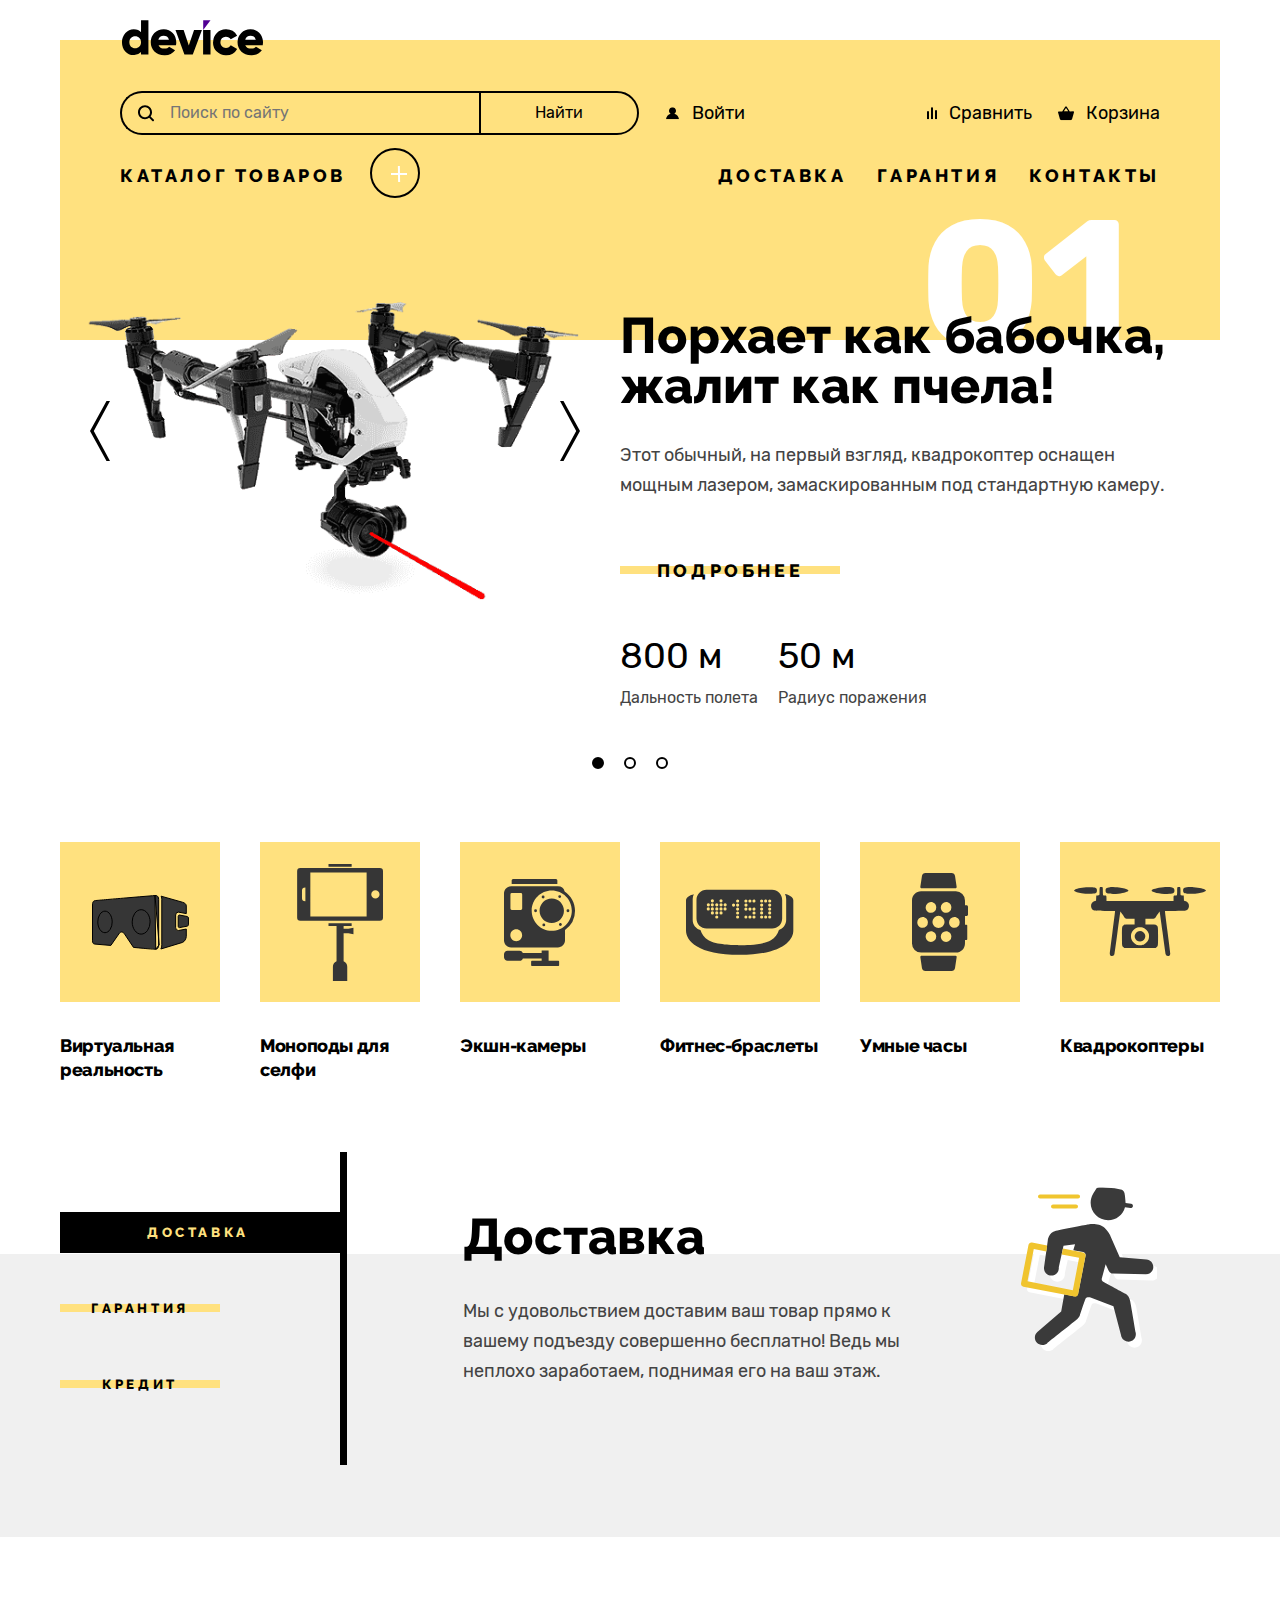
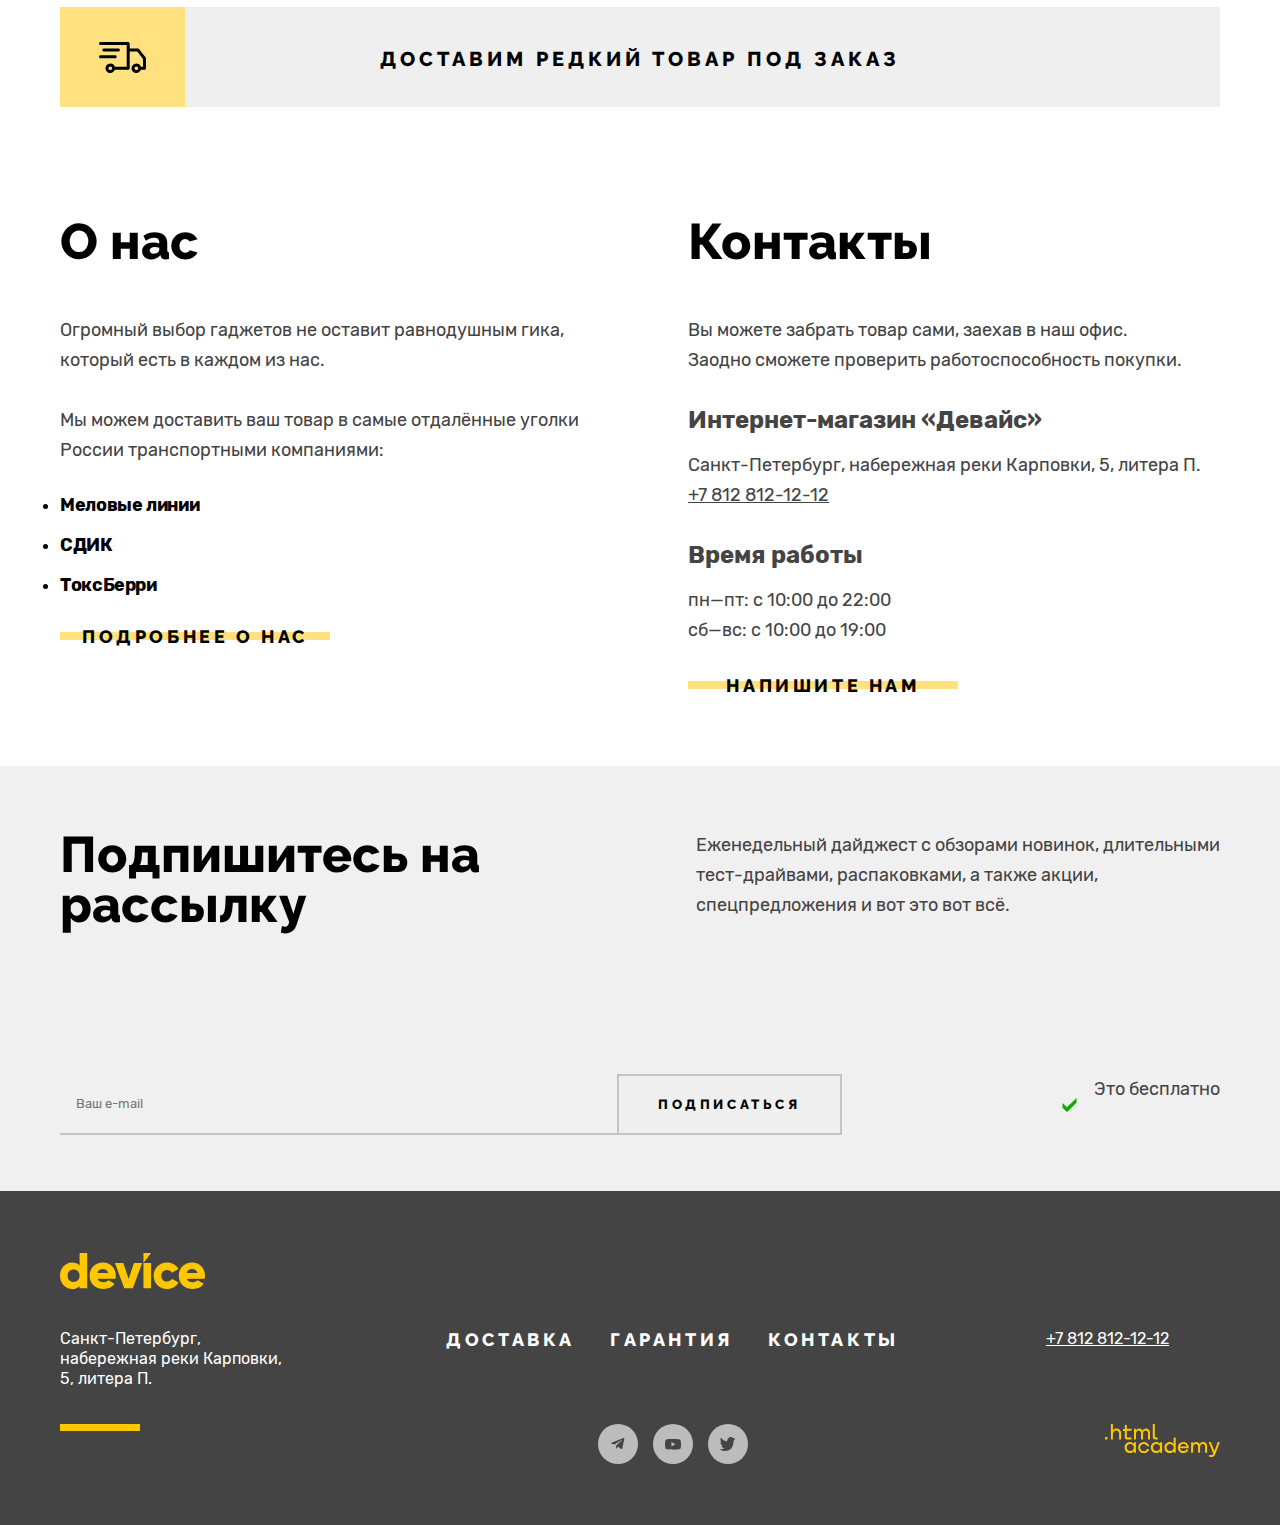
==== index.html @ 4d094eda "выполняет декоративные элементы" ====
<!DOCTYPE html>
<html lang="ru">
  <head>
    <meta charset="utf-8">
    <title>Девайс</title>
    <link rel="stylesheet" href="styles/styles.css">
  </head>
  <body>
    <header class="page-header">
      <a class="logo-device-header" href="#">
      <img class="logo-device-header" src="images/logo.svg" width="145" height="36" alt="Логотип сайта Девайс.">
    </a>

    <div class="header-container">
    <div class="header-search-custom">
    <form class="site-search" action="https://echo.htmlacademy.ru/" method="get">
      <label for="search" class="visually-hidden">Поле поиска по сайту.</label>
      <input class="field" placeholder="Поиск по сайту" name="search" type="search" id="search">
     <button class="search" type="submit">Найти</button>
    </form>

   <nav class="navigation-custom">
   <ul class="custom-menu">
    <li class="navigation-custom-item">
      <a class="login-user" href="#">Войти</a>
    </li>

    <li class="navigation-custom-item-exit">
      <a class="login-user-exit" href="#"></a>
    </li>
   </ul>

   <ul class="custom-menu">
    <li class="navigation-custom-item">
      <a class="compare-button" href="#">Сравнить</a>
    </li>

    <li class="navigation-custom-item">
      <a class="cart-button" href="#">Корзина</a>
    </li>
    </ul>
   </nav>
      </div>

      <nav class="navigation-item">
        <ul class="navigation-list">
          <li class="navigation-item navigation-catalog">
            <a class="navigation-link navigation-link-catalog" href="#">Каталог товаров
              <div class="plus"></div></a>
            <ul class="header-categories-list">
              <li class="header-categories-item">
                <a class="header-categories-link" href="#">Виртуальная реальность</a>
              </li>
              <li class="header-categories-item">
                <a class="header-categories-link" href="#">Фитнес-браслеты</a>
              </li>
              <li class="header-categories-item">
                <a class="header-categories-link" href="#">Квадрокоптеры</a>
              </li>
              <li class="header-categories-item">
                <a class="header-categories-link" href="catalog.html">Моноподы для селфи</a>
              </li>
              <li class="header-categories-item">
                <a class="header-categories-link" href="#">Умные часы</a>
              </li>
              <li class="header-categories-item">
                <a class="header-categories-link" href="#"></a>
              </li>
              <li class="header-categories-item">
                <a class="header-categories-link" href="#">Экшн-камеры</a>
              </li>
            </ul>
          </li>
          <li class="navigation-item">
            <a class="navigation-link" href="#">Доставка</a>
          </li>
          <li class="navigation-item">
            <a class="navigation-link" href="#">Гарантия</a>
          </li>
          <li class="navigation-item">
            <a class="navigation-link" href="#">Контакты</a>
          </li>
        </ul>
        </nav>
   </div>
    </header>

    <main class="main-container main-index">
      <div class="page-container">
      <h1 class="visually-hidden">Интернет-магазин "Device".</h1>

      <section class="slide">
        <h2 class="visually-hidden">Слайдер с популярными товарами.</h2>
      <div class="goods-slide">

      <img class="slider-image" src="images/sliders/quadrocopter.png" width="560" height="560" alt="Квадрокоптер.">
       <div class="slide-container">
        <span class="slide-number">01</span>
        <h2 class="heading">Порхает как бабочка, жалит как пчела!</h2>
      <p class="subtitle">Этот обычный, на первый взгляд, квадрокоптер оснащен мощным лазером, замаскированным под стандартную камеру.
      </p>
      <a class="button button-more" href="#">Подробнее</a>
        <ul class="dignity">
          <li class="specifications">800 м
            <span class="specifications-text">Дальность полета</span>
          </li>
          <li class="specifications">50 м
            <span class="specifications-text">Радиус поражения</span>
          </li>
        </ul>
      </div>
      </div>

      <div class="goods-slide invisible">

        <img class="slider-image" src="images/sliders/bracelet.png" width="560" height="560" alt="Фитнес-браслет.">
        <div class="slide-container">
          <span class="slide-number">02</span>
        <h2 class="heading">Худеем <br>правильно!</h2>
        <p class="subtitle">Мотивирующие фитнес-браслеты помогут найти в себе силы не пропускать занятия и соблюдать диету.
        </p>
        <a class="button button-more" href="#">Подробнее</a>
          <ul class="dignity">
            <li class="specifications">48 часов
              <span class="specifications-text">Без подзарядки</span>
            </li>
          </ul>
        </div>
      </div>

        <div class="goods-slide invisible">

          <img class="slider-image" src="images/sliders/selfie-stick.png" width="560" height="560" alt="Селфи-палка.">
          <div class="slide-container">
            <span class="slide-number">03</span>
          <h2 class="heading">Делай селфи,<br> как Бен Стиллер! </h2>
          <p class="subtitle">Самая длинная палка для селфи доступна в нашем магазине. Восемь (Восемь, Карл!) метров длиной и весом всего 5 кг.
          </p>
          <a class="button button-more" href="#">Подробнее</a>
            <ul class="dignity">
              <li class="specifications">8,5 м
                <span class="specifications-text">Длина палки</span></li>
              <li class="specifications">5 кг
                <span class="specifications-text">Вес палки</span></li>
              <li class="specifications">Карбон
                <span class="specifications-text">Материал</span></li>
            </ul>
        </div>
        </div>
            <button class="slider-button slider-prev" type="button">
               <span class="visually-hidden">Предыдущий слайд.</span>
            </button>
            <button class="slider-button slider-next" type="button">
               <span class="visually-hidden">Следующий слайд.</span>
            </button>

          <ol class="slider-pagination">
            <li class="slider-pagination-item">
              <button class="slider-pagination-button slider-pagination-button-current" type="button">
                <span class="visually-hidden">1 слайд</span>
              </button>
            </li>
            <li class="slider-pagination-item">
              <button class="slider-pagination-button" type="button">
                <span class="visually-hidden">2 слайд</span>
              </button>
            </li>
            <li class="slider-pagination-item">
              <button class="slider-pagination-button" type="button">
                <span class="visually-hidden">3 слайд</span>
              </button>
            </li>
          </ol>
       </section>

    <section class="catalog-categories">
      <h2 class="visually-hidden">Категории каталога.</h2>
      <ul class="catalog-categories-list">
        <li class="catalog-categories-item">
          <a class="catalog-categories-link catalog-categories-virtual" href="#">
        <div class="catalog-categories-title"> Виртуальная реальность</div></a>
        </li>

        <li class="catalog-categories-item">
           <a class="catalog-categories-link catalog-categories-monopods" href="catalog.html">
        <div class="catalog-categories-title"> Моноподы для селфи</div></a>
        </li>

        <li class="catalog-categories-item">
           <a class="catalog-categories-link catalog-categories-action" href="#">
            <div class="catalog-categories-title">Экшн-камеры</div></a>
        </li>

        <li class="catalog-categories-item">
          <a class="catalog-categories-link catalog-categories-fitness" href="#">
           <div class="catalog-categories-title">Фитнес-браслеты</div></a>
        </li>

        <li class="catalog-categories-item">
          <a class="catalog-categories-link catalog-categories-watch" href="#">
            <div class="catalog-categories-title">Умные часы</div></a>
        </li>

        <li class="catalog-categories-item">
           <a class="catalog-categories-link catalog-categories-quadrocopter" href="#">
            <div class="catalog-categories-title">Квадрокоптеры</div></a>
        </li>
      </ul>
    </section>

    <section class="advantages-more ">
      <div class="advantages-more-container">
      <div class="tabs">
        <button class="tablinks tablink-current" type="button">Доставка</button>
        <button class="tablinks tablinks-noselected" type="button">Гарантия</button>
        <button class="tablinks tablinks-noselected" type="button">Кредит</button>
      </div>
      <div class="tabcontent-group">
      <section class="tabcontent tabcontent-current tabcontent-delivery">
        <h2 class="tabcontent-title">Доставка</h2>
        <p class="tabcontent-text">Мы с удовольствием доставим ваш товар прямо
          к вашему подъезду совершенно бесплатно! Ведь
          мы неплохо заработаем, поднимая его на ваш этаж.</p>
      </section>
      <section class="tabcontent tabcontent-warranty invisible">
        <h2 class="tabcontent-title">Гарантия</h2>
        <p class="tabcontent-text">Если из-за возгорания купленного у нас товара у вас
          сгорит дом — не переживайте, мы выдадим вам новый.
          Товар, не дом, конечно же.</p>
      </section>
      <section class="tabcontent tabcontent-credit invisible">
        <h2 class="tabcontent-title">Кредит</h2>
        <p class="tabcontent-text">Залезть в долговую яму стало проще! Кредитные консультанты подберут для вас наиболее выгодные условия кредита. Выгодные для банка, разумеется.</p>
      </section>
      </div>
    </div>
    </section>

      <button class="order-batton" type="button">
        <!--<div class="delivery-icon">
        </div>--> Доставим редкий товар под заказ
      </button>

      <div class="about-container">
      <section class="about-block">
        <h2 class="appointment-title">О нас</h2>
        <p class="about-text">Огромный выбор гаджетов не оставит равнодушным гика, который есть в каждом из нас.</p>
        <p class="about-text">Мы можем доставить ваш товар в самые отдалённые уголки России транспортными компаниями:</p>
        <ul class="delivery-list">
          <li class="delivery-item">
            <a class="delivery-link" href="#">Меловые линии</a>
          </li>
            <li class="delivery-item">
              <a class="delivery-link" href="#">СДИК</a>
            </li>
            <li class="delivery-item">
              <a class="delivery-link" href="#">ТоксБерри</a>
            </li>
        </ul>

        <a class="button about" href="#">Подробнее о нас</a>

      </section>

      <section class="contacts">
        <h2 class="contacts-title">Контакты</h2>
        <p class="contacts-text">Вы можете забрать товар сами, заехав в наш офис.<br>Заодно сможете проверить работоспособность покупки. </p>
        <p class="contacts-subtitle">Интернет-магазин «Девайс»</p>
        <p class="contacts">Санкт-Петербург, набережная реки Карповки, 5, литера П.</p>
        <a class="contacts-phone" href="tel:+78128121212">+7 812 812-12-12</a>
        <p class="contacts-subtitle">Время работы</p>
        <p class="contacts-time">пн—пт: с 10:00 до 22:00 <br> сб—вс: с 10:00 до 19:00</p>

        <a class="button email" href="#">Напишите нам</a>
      </section>
    </div>

      <section class="subscription">
        <div class="newsletter-container">
      <h2 class="newsletter-title">Подпишитесь на рассылку</h2>
      <p class="newsletter">Еженедельный дайджест с обзорами новинок, длительными тест-драйвами, распаковками, а также акции, спецпредложения и вот это вот всё.</p>
     </div>
     <div class="form-container">
      <form class="newsletter-form" action="https://echo.htmlacademy.ru/" method="post">
        <label for="newsletter-email" class="visually-hidden">Email</label>
        <input class="field-email" placeholder="Ваш e-mail" type="email" name="newsletter-email" id="newsletter-email" required>
        <button class="button-newsletter" type="submit">Подписаться</button>
      </form>
      <span class="tick">Это бесплатно</span>
      </div>
      </section>
    </div>
    </main>

    <footer class="page-footer">
      <div class="footer-container">
        <a class="logo-device-link" href="index.html">
        <img class="footer-contacts-logo" src="images/logo-footer.svg" alt="Логотип Девайс.">
        </a>
        <section class="footer-contacts">
        <h2 class="visually-hidden">Контакты.</h2>

        <address class="footer-contacts-address">
          <p class="about-text-footer">Санкт-Петербург, набережная реки Карповки, 5, литера П.</p>
        </address>
      </section>

        <ul class="advantages-footer">
        <li class="advantages-item">
          <a class="advantages-link" href="#">Доставка</a>
        </li>
        <li class="advantages-item">
          <a class="advantages-link" href="#">Гарантия</a>
        </li>
        <li class="advantages-item">
          <a class="advantages-link" href="#">Контакты</a>
        </li>
        </ul>


      <a class="footer-contacts-address-phone" href="tel:+78128121212">+7 812 812-12-12</a>

      <div class="line-footer"></div>

      <ul class="footer-social">
        <li class="footer-social-item">
          <a class="social-link social-link-tg" href="https://t.me/htmlacademy">
          <span class="visually-hidden">Телеграм</span>
          </a>
        </li>
        <li class="footer-social-item">
          <a class="social-link social-link-yt" href="https://www.youtube.com/user/htmlacademyru">
          <span class="visually-hidden">Youtube</span>
          </a>
        </li>
        <li class="footer-social-item">
          <a class="social-link social-link-tw" href="https://twitter.com/htmlacademy_ru">
           <span class="visually-hidden">Твиттер</span>
          </a>
        </li>
      </ul>

      <p class="academy-logo">
        <a class="htmlacademy-link" href="https://htmlacademy.ru/">
        <img class="htmlacademy" src="images/html.svg" alt="Сайт htmlacademy.">
        </a>
      </p>

    </div>
    </footer>



  </body>
</html>
---- styles/styles.css ----
@font-face {
  font-family: "Raleway";
  src: url("../fonts/raleway/raleway-800.woff2") format("woff2");
  font-weight: 800;
  font-style: normal;
  font-display: swap;
}
@font-face {
  font-family: "Rubik";
  font-weight: 400;
  font-style: normal;
  src: url("../fonts/rubik/rubik-400.woff2") format("woff2");
  font-display: swap;
}
@font-face {
  font-family: "Rubik";
  font-weight: 700;
  font-style: normal;
  src: url("../fonts/rubik/rubik-700.woff2") format("woff2");
  font-display: swap;
}

*, *::after, *::before {
  box-sizing: border-box;
}
html {
  height: 100%;
}

body {
  margin: 0 auto;
  display: flex;
  flex-direction: column;
  min-height: 100%;
  color: #000000;
  font-size: 18px;
  font-weight: 400;
  font-style: normal;
  text-decoration: none;
}

.visually-hidden {
  position: absolute;
  width: 1px;
  height: 1px;
  margin: -1px;
  padding: 0;
  border: 0;
  clip: rect(0 0 0 0);
  overflow: hidden;
}

.logo-device-header {
  margin-bottom: 30px;
  margin-top: -20px;
}

.logo-device-header:hover {
  opacity: 0.6;
}

.logo-device-header:focus {
  border: 2px solid #af4fff;
}

.logo-device-header:active {
  opacity: 0.3;
}

.page-header {
  width: 1160px;
  min-height: 300px;
  padding-left: 60px;
  padding-right: 60px;
  margin: 40px auto 0;
  background-color:#ffe17f
}

.page-header-catalog {
  width: 1160px;
  padding-left: 60px;
  padding-right: 60px;
  padding-bottom: 21px;
  margin: 40px auto 0;
  background-color:#ffe17f
}

.header-container {
  display: flex;
  flex-wrap: wrap;
}

.header-search-custom {
  width: 1040px;
  display: flex;
  padding-bottom: 30px;
}

.site-search {
  margin-right: 26px;
  display: flex;
}

.field {
  background-image: url(../images/icons/search.svg);
  background-repeat: no-repeat;
  background-position: 16px;
  padding: 10px;
  padding-left: 48px;
  width: 359px;
  background-color: transparent;
  font-family: "Rubik", sans-serif;
  font-size: 16px;
  line-height: 20px;
  border-radius: 22px 0 0 22px;
  border-style: solid;
  border-color: #000000;
  border-right: none;
}

.field:focus {
  border: 2px solid #af4fff;
}

.search {
  padding: 10px;
  width: 160px;
  background-color: transparent;
  font-family: "Rubik", sans-serif;
  font-size: 16px;
  line-height: 20px;
  border-radius: 0 22px 22px 0;
  border-style: solid;
  border-color: #000000;
  cursor: pointer;
}

.search:focus {
  border: 2px solid #af4fff;
}

.search:hover {
  background-color: #000000;
  color: #ffffff;
}

.search:active {
  background-color: #000000;
  color: #ffffff;
}
.custom-menu {
  gap: 26px;
  margin: 0;
  padding: 0;
  display: flex;
  list-style-type: none;
}

.navigation-custom {
  align-items: center;
  display: flex;
  flex-wrap: wrap;
  width: 521px;
  justify-content: space-between;
}

.navigation-custom-item:hover {
  opacity: 0.6;
}

.navigation-custom-item:focus {
  border: 2px solid #af4fff;
}

.navigation-custom-item:active {
  opacity: 0.3;
}

.login-user {
  background-image: url(../images/icons/user.svg);
  background-repeat: no-repeat;
  background-position: left;
  padding-left: 27px;
  color: inherit;
  text-decoration: inherit;
  font-family: "Rubik", sans-serif;
  font-size: 18px;
  line-height: 30px;
}

.wrapper-navigation {
  display: flex;
  width: 471px;
  justify-content: space-between;
}

.compare-button {
  background-image: url(../images/icons/compare.svg);
  background-repeat: no-repeat;
  background-position: left;
  padding-left: 22px;
  color: inherit;
  text-decoration: inherit;
  font-family: "Rubik", sans-serif;
  font-size: 18px;
  line-height: 30px;
}

.cart-button {
  background-image: url(../images/icons/card.svg);
  background-repeat: no-repeat;
  background-position: left;
  padding-left: 28px;
  color: inherit;
  text-decoration: inherit;
  font-family: "Rubik", sans-serif;
  font-size: 18px;
  line-height: 30px;
}

.main-container {
  flex-grow: 1;
}

.page-container {
  margin: 0 auto;
}

.navigation-list {
  justify-content: space-between;
  width: 1040px;
  padding: 0;
  margin: 0;
  flex-wrap: wrap;
  display: flex;
  list-style-type: none;
}

.navigation-catalog {
  position: relative;
  min-width: 568px;
}

.navigation-link {
  padding-top: 15px;
  padding-bottom: 15px;
  color: inherit;
  text-decoration: inherit;
  font-family: "Raleway", sans-serif;
  font-weight: 800;
  line-height: 21px;
  letter-spacing: 3.6px;
  text-transform: uppercase;
}

.navigation-link:hover{
  opacity: 0.6;
}

.navigation-link:focus {
  border: 2px solid #af4fff;
}

.navigation-link:active {
  opacity: 0.3;
}

.navigation-link-catalog {
  position: relative;
}

.navigation-link-catalog::before, .navigation-link-catalog::after {
  content: "";
  position: absolute;
  width: 16px;
  height: 2px;
  background-color: #fff;
}

.navigation-link-catalog::before {
  top: 45%;
  left: 120%;
  transform: rotate(0deg);
}

.navigation-link-catalog::after {
  top: 45%;
  left: 120%;
  transform: rotate(89deg);
}

.navigation-link-catalog:hover::before {
  color: #000000;
}

.navigation-link-catalog:hover::after {
  display: none;
}

.navigation-link-catalog:focus {
  border: 2px solid #af4fff;
}

.plus::before {
  content: "";
  display: block;
  border: 2px solid #000000;
  border-radius: 50%;
  width: 50px;
  height: 50px;
  position: absolute;
  left: 250px;
  bottom: 3px;

}
.header-categories-list {
  z-index: 3;
  left: -60px;
  padding: 27px 60px 15px;
  background-color: #ffe17f;
  width: 1160px;
  position: absolute;
  display: grid;
  grid-template-columns: 222px 211px 211px;
  min-height: 156px;
  list-style-type: none;
  display: none;
}

.header-categories-link {
  color: inherit;
  text-decoration: inherit;
  font-family: "Rubik", sans-serif;
  font-size: 16px;
  line-height: 18px;
}

.heading {
  position: relative;
  margin-top: 0;
  margin-bottom: 29px;
  padding: 0;
  font-family: "Raleway",sans-serif;
  font-size: 50px;
  font-weight: 800;
  line-height: 50px;
}

.subtitle {
  margin-top: 0;
  margin-bottom: 50px;
  color: #444444;
  font-family: "Rubik", sans-serif;
  line-height: 30px;
 }

.button-more {
  background-image: linear-gradient(to bottom,#ffffff 16px,#ffe17f 16px 24px,#ffffff 24px);
  padding: 10px 5px;
  margin-bottom: 50px;
  display: block;
  width: 220px;
  color: inherit;
  text-align: center;
  text-decoration: inherit;
  font-family: "Raleway", sans-serif;
  font-weight: 800;
  line-height: 21px;
  letter-spacing: 3.6px;
  text-transform: uppercase;
}

.slide-number {
  top: 0;
  position: absolute;
  display: block;
  right: 50px;
  margin-top: 81px;
  width: 250px;
  color: #ffffff;
  text-align: right;
  font-family: Rubik;
  font-size: 180px;
  font-style: normal;
  font-weight: 700;
  line-height: 30px;
}

.slider-image {
  object-fit: contain;
  padding-right: 40px;
  max-width: 100%;
  height: auto;
}

.slide {
  position: relative;
  width: 1160px;
  margin: 0 auto;
}

.slide-container {
  position: relative;
  padding-top: 121px;
  padding-bottom: 38px;
  width: 560px;
}

.goods-slide {
  margin-top: -150px;
  display: flex;
}

.invisible {
  display: none;
}

.slider-pagination {
  display: flex;
  justify-content: center;
  margin: 0;
  padding: 0;
  list-style-type: none;
}

.slider-prev {
  background-image: url(../images/sliders/back.svg);
  background-repeat: no-repeat;
  background-position: left;
  background-color: inherit;
  position: absolute;
  left: 30px;
  top: 211px;
  width: 20px;
  height: 60px;
  border: none;
}

.slider-next {
  background-image: url(../images/sliders/forward.svg);
  background-repeat: no-repeat;
  background-position: right;
  background-color: inherit;
  position: absolute;
  left: 500px;
  top: 211px;
  width: 20px;
  height: 60px;
  border: none;
}

.slider-button:hover{
  opacity: 0.6;
}

.slider-button:focus {
  border: 2px solid #af4fff;
}

.slider-button:active {
  opacity: 0.3;
}

.button:hover{
  opacity: 0.6;
}

.button:focus {
  border: 2px solid #af4fff;
}

.button:active {
  opacity: 0.3;
}

.dignity {
  padding: 0;
  margin: 0;
  flex-wrap: wrap;
  display: flex;
}

.specifications {
  margin: 0;
  padding: 0;
  padding-right: 20px;
  list-style-type: none;
  font-family: "Rubik", sans-serif;
  font-size: 36px;
  font-weight: 400;
  line-height: 30px;
}

.specifications-text {
  padding-top: 12px;
  display: block;
  color: #444444;
  font-family: "Rubik", sans-serif;
  font-size: 16px;
  line-height: 30px;
}

.catalog-categories {
  width: 1160px;
  margin: 0 auto;
}

.catalog-categories-list {
  padding: 0;
  flex-wrap: wrap;
  display: flex;
  margin: 70px auto;
  list-style-type: none;
  gap: 40px;
}

.catalog-categories-item {
  width: 160px;
}

.catalog-categories-link {
  display: flex;
  flex-direction: column;
  justify-content: space-between;
  color: #000000;
  font-family: "Raleway", sans-serif;
  font-weight: 800;
  line-height: 24px;
  letter-spacing: -0.36px;
  text-decoration: none;
}

.catalog-categories-link::before {
  width: 160px;
  height: 160px;
  background-color: #ffe17f;
  background-repeat: no-repeat;
  background-position: center;
  content: "";
  display: block;
}

.catalog-categories-link:hover::before{
  background-color: #ffc700;
}

.catalog-categories-link:focus {
  border: 2px solid #af4fff;
}

.catalog-categories-link:active {
  opacity: 0.3;
}

.catalog-categories-virtual::before {
  background-image: url(../images/product-categories/category-1.svg);
}

.catalog-categories-monopods::before {
  background-image: url(../images/product-categories/category-2.svg)
}

.catalog-categories-action::before {
  background-image: url(../images/product-categories/category-3.svg)
}

.catalog-categories-fitness::before {
  background-image: url(../images/product-categories/category-4.svg)
}

.catalog-categories-watch::before {
  background-image: url(../images/product-categories/category-5.svg)
}

.catalog-categories-quadrocopter::before {
  background-image: url(../images/product-categories/category-6.svg)
}

.catalog-categories-title {
  margin-top: 32px;
}

.slider-pagination-button {
  width: 12px;
  height: 12px;
  margin-right: 20px;
  padding: 0;
  border-radius: 50%;
  border-style: solid;
  background-color: #ffffff;
  cursor: pointer;
  position: relative;
}

.slider-pagination-button:focus::before {
  content:'';
  display: block;
  position: absolute;
  width: 16px;
  height: 16px;
  border: 2px solid #af4fff;
  left: -4px;
  top: -3px;
}


.slider-pagination-button-current {
  background-color: #000000;
}

.slider-button {
  cursor: pointer;
}

.tabs {
  border-right: 7px solid #000000;
  padding-top: 60px;
  margin-right: 116px;
  padding-bottom: 60px;
  flex-wrap: wrap;
  justify-content: center;
  display: flex;
  flex-direction: column;
}

.tablinks {
  cursor: pointer;
  padding: 10px 4px;
  text-align: center;
  margin-bottom: 35px;
  width: 160px;
  border: none;
  font-family: "Raleway", sans-serif;
  font-weight: 800;
  line-height: 21px;
  letter-spacing: 3.6px;
  text-transform: uppercase;
}

.tablinks:hover {
  background-color: #000000;
  color: #ffe17f;
  width: 280px;
}

.tablinks:active {
  background-color: #000000;
  color: #ffe17f;
  width: 280px;
}

.tablinks:focus {
  border: 2px solid #af4fff;
}
.tablinks-noselected {
  background-image: linear-gradient(to bottom,#f0f0f0 16px,#ffe17f 16px 24px,#f0f0f0 24px);
}

.tablinks:last-child {
  margin-bottom: 0
}

.tablink-current {
  padding-top: 10px;
  padding-bottom: 10px;
  padding-left: 0;
  width: 280px;
  color: #ffe17f;
  background-color: #000000;
  font-family: "Raleway", sans-serif;
  font-weight: 800;
  line-height: 21px;
  letter-spacing: 3.6px;
  text-transform: uppercase;
}

.tabcontent {
  width: 694px;
  padding-top: 60px;
}

.tabcontent-delivery {
  background-image: url("../images/advantages/delivery.svg");
  background-repeat: no-repeat;
  background-position: right;
}

.tabcontent-warranty {
  background-image: url("../images/advantages/warranty.svg");
  background-repeat: no-repeat;
  background-position: right;
}

.tabcontent-credit {
  background-image: url("../images/advantages/credit.svg");
  background-repeat: no-repeat;
  background-position: right;
  background-size: 136px 164px;
}

.tabcontent-title {
  margin-top: 0;
  margin-bottom: 34px;
  font-family: "Raleway", sans-serif;
  font-size: 50px;
  font-weight: 800;
  line-height: 50px;
}

.tabcontent-text {
  width: 452px;
  color: #444444;
  font-family: "Rubik", sans-serif;
  font-size: 18px;
  font-weight: 400;
  line-height: 30px;
}

.advantages-more {
  margin: 0 auto;
  background-image: linear-gradient(to bottom, #ffffff 102px, #f0f0f0 102px);
}

.advantages-more-container {
  padding-bottom: 72px;
  flex-wrap: wrap;
  width: 1160px;
  margin: 0 auto;
  display: flex;
  flex-direction: row;
}


.order-batton::before {
  content: "";
  display: block;
  width: 125px;
  height: 100px;
  background-color: #ffe17f;
  background-image: url(../images/avto.svg);
  background-repeat: no-repeat;
  background-position: center;
  position: absolute;
  left: 0;
  top: 0;
  bottom: 0;
}

.order-batton:hover::before {
  background-color: #ffc700;
}

.order-batton {
  position: relative;
  cursor: pointer;
  padding-top: 40px;
  padding-bottom: 36px;
  display: block;
  width: 1160px;
  margin: 0 auto;
  margin-top: 70px;
  margin-bottom: 70px;
  border: none;
  font-family: "Raleway", sans-serif;
  text-align: center;
  font-size: 20px;
  font-weight: 800;
  line-height: 24px;
  letter-spacing: 4px;
  text-transform: uppercase;
}

.appointment-title {
  margin-top: 0;
  margin-bottom: 48px;
  color: #000000;
  font-family: Raleway;
  font-size: 50px;
  font-weight: 800;
  line-height: 50px;
}

.about-container {
  flex-wrap: wrap;
  padding-top: 40px;
  width: 1160px;
  margin: 0 auto;
  display: flex;
}

.about-block {
  width: 520px;
  margin-right: 108px;
}

.about-text {
  margin-top: 0;
  margin-bottom: 30px;
  color: #444444;
  font-family: Rubik;
  font-size: 18px;
  line-height: 30px;
}

.delivery-list {
  padding: 0;
  margin-top: 0;
  margin-bottom: 30px;
}

.delivery-item {
  margin-bottom: 19px;
}

.delivery-item:last-child {
  margin-bottom: 0
}

.delivery-link {
  color: #000000;
  text-decoration: inherit;
  font-family: "Rubik", sans-serif;
  font-weight: 700;
  line-height: 20px;
  letter-spacing: -0.36px;
}

.about {
  background-image: linear-gradient(to bottom,#ffffff 6px,#ffe17f 6px 14px,#ffffff 14px);
  width: 270px;
  display: block;
  color: #000000;
  text-decoration: inherit;
  text-align: center;
  font-family: "Raleway", sans-serif;
  font-weight: 800;
  line-height: 21px;
  letter-spacing: 3.6px;
  text-transform: uppercase;
}

.contacts-title {
  margin-top: 0;
  margin-bottom: 48px;
  color: #000000;
  font-family: "Raleway", sans-serif;
  font-size: 50px;
  font-weight: 800;
  line-height: 50px;
}

.contacts {
  width: 532px;
  margin: 0;
  color: #444444;
  font-family: "Rubik", sans-serif;
  line-height: 30px;
}

.contacts-text {
  margin-top: 0;
  margin-bottom: 30px;
  color: #444444;
  font-family: "Rubik", sans-serif;
  line-height: 30px;
}

.contacts-time {
  width: 204px;
  margin-top: 0;
  margin-bottom: 30px;
  color: #444444;
  font-family: "Rubik", sans-serif;
  line-height: 30px;
}

.contacts-subtitle {
  margin-top: 30px;
  margin-bottom: 15px;
  color: #444444;
  font-family: "Rubik", sans-serif;
  font-size: 24px;
  font-weight: 700;
  line-height: 30px;
}

.contacts-phone {
  color: #444444;
  font-family: "Rubik", sans-serif;
  line-height: 30px;
  text-decoration: underline;
}

.contacts-subtitle {
  color: #444444;
  font-family: "Rubik", sans-serif;
  font-size: 24px;
  font-weight: 700;
  line-height: 30px;
}

.email {
  background-image: linear-gradient(to bottom,#ffffff 6px,#ffe17f 6px 14px,#ffffff 14px);
  width: 270px;
  display: block;
  color: #000000;
  text-decoration: inherit;
  text-align: center;
  background-color: #ffe17f;
  font-family: "Raleway", sans-serif;
  font-weight: 800;
  line-height: 21px;
  letter-spacing: 3.6px;
  text-transform: uppercase;
}

.subscription {
  padding-bottom: 56px;
  padding-top: 64px;
  margin-top: 70px;
  background-color: #f0f0f0;
  }

.newsletter-container {
  width: 1160px;
  margin: 0 auto 144px;
  display: flex;
  flex-direction: row;
}

.form-container {
  justify-content: space-between;
  width: 1160px;
  margin: 0 auto;
  display: flex;
}

.newsletter-form {
  display: flex;
}

.newsletter-title {
  margin: 0;
  font-family: "Raleway", sans-serif;
  font-size: 50px;
  font-weight: 800;
  line-height: 50px;
}

.newsletter {
  margin: 0;
  width: 560px;
  color: #444444;
  font-family: "Rubik", sans-serif;
  line-height: 30px;
}

.field-email {
  padding-top: 11px;
  padding-bottom: 11px;
  padding-left: 16px;
  border-left: none;
  border-top: none;
  border-right: none;
  border-color: #c4c4c4;
  width: 557px;
  background-color: inherit;
  color: #444444;
  font-family: "Rubik", sans-serif;
  line-height: 30px;
}

.field-email:focus {
  background-color: #bcbcbc;
  border: none;
}

.button-newsletter {
  padding: 18px 39px;
  border: 2px solid #c4c4c4;
  cursor: pointer;
  font-family: "Raleway", sans-serif;
  text-align: center;
  font-weight: 800;
  line-height: 21px;
  letter-spacing: 3.6px;
  text-transform: uppercase;
}

.button-newsletter:hover {
  background-color: #000000;
  color: #ffffff;
}

.button-newsletter:active {
  background-color: #000000;
  color: #ffffff;
  opacity: 0.3;
}

.button-newsletter:focus {
  border: 3px solid #af4fff;
}

.tick {
  background-image: url(../images/mark-main.svg);
  background-repeat: no-repeat;
  background-position: left;
  padding-left: 32px;
  color: #444444;
  font-family: "Rubik", sans-serif;
  line-height: 30px;
}

.page-footer {
  background-color: #444444;
  }

.footer-container {
  width: 1160px;
  row-gap: 35px;
  column-gap: 124px;
  padding: 62px 0 61px;
  margin: 0 auto;
  display: grid;
  grid-template-columns: 239px auto 174px;
}

.logo-device-link {
  grid-column: 1/-1;
}

.logo-device-link:hover {
  opacity: 0.6;
}

.about-text-footer {
  margin: 0;
  padding: 0;
  color: #ffffff;
  font-family: "Rubik", sans-serif;
  font-size: 16px;
  line-height: 20px;
  font-style: normal;
}

.advantages-footer {
  justify-self: center;
  flex-wrap: wrap;
  margin: 0;
  padding: 0;
  display: flex;
  gap: 35px;
  list-style-type: none;
}

.advantages-link {
  color: #ffffff;
  text-decoration: inherit;
  font-family: "Raleway", sans-serif;
  font-weight: 800;
  line-height: 21px;
  letter-spacing: 3.6px;
  text-transform: uppercase;
}

.footer-contacts-address-phone {
  color:  #ffffff;
  font-family: "Rubik", sans-serif;
  font-size: 16px;
  line-height: 20px;
  text-decoration: underline;
}

.footer-contacts-address-phone:hover {
  color: #ffc700;
}

.footer-contacts-address-phone:active {
  opacity: 0.3;
}

.footer-contacts-address-phone:focus {
  color: #ffffff;
  border: 3px solid #af4fff;
}

.line-footer {
  background-color: #ffc700;
  width: 80px;
  height: 7px;
}

.footer-social {
  justify-self: center;
  gap: 15px;
  margin: 0;
  padding: 0;
  display: flex;
  flex-wrap: wrap;
  list-style-type: none;
}

.social-link-tg {
  background-image: url(../images/social/telegram.svg);
  background-repeat: no-repeat;
  background-position: center;
  display: block;
  width: 40px;
  height: 40px;
  background-color: #bcbcbc;
  border-radius: 50%;
}

.social-link-yt {
  background-image: url(../images/social/youtube.svg);
  background-repeat: no-repeat;
  background-position: center;
  display: block;
  width: 40px;
  height: 40px;
  background-color: #bcbcbc;
  border-radius: 50%;
}

.social-link-tw {
  background-image: url(../images/social/twitter.svg);
  background-repeat: no-repeat;
  background-position: center;
  display: block;
  width: 40px;
  height: 40px;
  background-color: #bcbcbc;
  border-radius: 50%;
}

.social-link:hover {
  background-color: #ffc700;
}

.social-link:active {
  opacity: 0.3;
  background-color: #ffc700;
}

.social-link:focus {
  border: 3px solid #af4fff;
}

.academy-logo {
  justify-self: end;
  margin: 0;
  padding: 0;
}

.htmlacademy-link:hover {
  color: #ffffff;
}

.htmlacademy-link:active {
  color: #000000;
  opacity: 0.3;
}

.htmlacademy-link:focus {
  border: 3px solid #af4fff;
}

.htmlacademy-link {
  color: #ffe17f;
  text-decoration: inherit;
}

.login-user-out {
  color: inherit;
  text-decoration: inherit;
  font-family: "Rubik", sans-serif;
  font-size: 18px;
  line-height: 30px;
  opacity: 0.3;
}

.title-inner {
  margin-top: 0;
  margin-bottom: 16px;
  font-family: "Raleway", sans-serif;
  font-size: 50px;
  font-weight: 800;
  line-height: 50px;
}

.header-main {
  padding-top: 35px;
  padding-bottom: 34px;
  width: 1079px;
  margin: 0 auto;
}

.breadcrumbs {
  padding: 0;
  margin: 0;
  display: flex;
  flex-wrap: wrap;
  list-style-type: none;
  position: relative;
}

.breadcrumbs-item::before {
  content: "";
  display: block;
  width: 4px;
  height: 7px;
  background-image: url(../images/breadcrumbs.svg);
  position: absolute;
  left: px;
  bottom: px;
}

.breadcrumbs-link {
  padding-left: 16px;
  padding-right: 16px;
  color: inherit;
  text-decoration: inherit;
  font-family: "Rubik", sans-serif;
  font-size: 16px;
  line-height: 20px;
}

.breadcrumbs-link:first-child {
  padding-left: 0;
}

.breadcrumbs-link:hover {
  opacity: 0.6;
}

.breadcrumbs-link:active {
  opacity: 0.3;
}

.breadcrumbs-link:focus {
  border: 3px solid #af4fff;
}

.breadcrumbs-link-current {
  color: inherit;
  font-family: Rubik, sans-serif;
  font-size: 16px;
  line-height: 20px;
}

.catalog-container-color {
  margin: 0 auto;
  background-color: #ebebeb;
}

.catalog-container {
  width: 1160px;
  display: flex;
  margin: 0 auto;
}

.catalog-filter-list {
  margin-top: 0;
  margin-bottom: 35px;
  text-transform: none;
  padding-left: 0;
  list-style-type: none;
}

.select-control{
  font-family: Rubik;
  font-size: 18px;
  font-style: normal;
  font-weight: 400;
  line-height: 30px;
  width: 150px;
  display: flex;
  border: none;
  background-color:transparent;
}

.select-control:hover {
  opacity: 0.6;
}

.select-control:active {
  opacity: 0.3;
}

.select-control:focus {
  border: 3px solid #af4fff;
}

.product-list {
  padding: 0;
  margin: 0;
  justify-content: space-between;
  display: flex;
  flex-wrap: wrap;
}

.catalog-filter-subtitle {
  padding-top: 25px;
  padding-bottom: 25px;
  margin-top: 0;
  margin-bottom: 35px;
  width: 320px;
  font-family: "Raleway", sans-serif;
  font-size: 16px;
  font-weight: 800;
  line-height: 19px;
  letter-spacing: 3.2px;
  background-color: #ebebeb;
  text-transform: uppercase;
}

.catalog-filter-container {
  padding-left: 60px;
  width: 320px;
}

.catalog-filter-group {
  margin: 0;
  padding: 0;
  border: none;
}

.catalog-filter-title {
  border-top: 2px solid #000000;
  width: 200px;
  padding-top: 12px;
  padding-left: 0;
  padding-right: 0;
  margin-bottom: 20px;
  font-family: "Rubik", sans-serif;
  font-weight: 700;
  line-height: 20px;
  letter-spacing: -0.36px;
}

.catalog-filter-item {
  margin-bottom: 17px;
}

.catalog-filter-item:last-child {
  margin-bottom: 0;
}

.control {
  font-family: "Rubik", sans-serif;
  font-size: 16px;
  line-height: 20px;
}

.button-show {
  width: 220px;
  padding: 10px 5px;
  font-family: "Raleway", sans-serif;
  background-image: linear-gradient(to bottom,#ebebeb 16px,#ffe17f 16px 24px,#ebebeb 24px);
  text-align: center;
  border: none;
  font-size: 18px;
  font-weight: 800;
  line-height: 21px;
  letter-spacing: 3.6px;
  text-transform: uppercase;
}

.sorting {
  padding: 20px 40px;
  justify-content: space-between;
  display: flex;
  flex-wrap: wrap;
}

.catalog-sorting {
  margin: 0;
  font-family: "Raleway", sans-serif;
  font-size: 16px;
  font-weight: 800;
  line-height: 19px;
  letter-spacing: 3.2px;
  text-transform: uppercase;
}

.arrows-select {
  display: flex;
}

.button-up {
  display: block;
  background-image: url(../images/catalog/sort-up.svg);
  background-repeat: no-repeat;
  width: 11px;
  height: 10px;
}

.button-down {
  display: block;
  background-image: url(../images/catalog/sort-down.svg);
  background-repeat: no-repeat;
  width: 11px;
  height: 10px;
  opacity: 0.2;
}

.button-up:hover {
  color: #000000;
  opacity: 0.6;
}

.button-up:active {
  color: #000000;
}

.button-up:focus {
  border: 2px solid #af4fff;
}

.button-dowm:hover {
  color: #000000;
  opacity: 0.6;
}

.button-down:active {
  color: #000000;
}

.button-down:focus {
  border: 2px solid #af4fff;
}

.product-container {
  padding: 70px 40px 78px;
  background-color: #ffffff;
}

.product-card {
  margin-bottom: 44px;
  width: 360px ;
  list-style-type: none;
  position: relative;
}

.product-card-image {
  grid-column: 1/-1;
  max-width: 100%;
  height: auto;
  margin-bottom: 32px;
}

.product-card-link {
  display: grid;
  grid-template-columns: 1fr 80px;
  color: inherit;
  text-decoration: inherit;
  font-family: "Rubik", sans-serif;
  font-weight: 700;
  line-height: 20px;
  letter-spacing: -0.36px;
}

.product-card-link:hover {
  opacity: 0.6;
}

.product-card-link:hover::before {
  content: "";
  position: absolute;
  top: 170px;
  left: 70px;
  background-image: linear-gradient(to bottom,#ffffff 16px,#ffe17f 16px 24px,#ffffff 24px);
  display: block;
  width: 220px;
  height: 40px;
  padding: 10px 5px;
  text-align: center;
  font-family: "Raleway", sans-serif;
  font-style: normal;
  font-weight: 800;
  line-height: 21px;
  letter-spacing: 3.6px;
  text-transform: uppercase;

}

.product-card-link:active::before {
  content: "";
  position: absolute;
  top: 170px;
  left: 70px;
  background-image: linear-gradient(to bottom,#ffffff 16px,#ffc700 16px 24px,#ffffff 24px);
  display: block;
  width: 220px;
  height: 40px;
  padding: 10px 5px;
  text-align: center;
  font-family: "Raleway", sans-serif;
  font-style: normal;
  font-weight: 800;
  line-height: 21px;
  letter-spacing: 3.6px;
  text-transform: uppercase;
}

.product-card-link:focus {
  border: 2px solid #af4fff;
}

.new::before {
  content: "new";
  display: block;
  position: absolute;
  top: 27px;
  right: 27px;
  border: 2px solid #444444;
  border-radius: 50%;
  width: 60px;
  height: 60px;
  color: #000000;
  text-align: center;
  font-family: "Raleway",sans-serif;
  padding: 19px 10px 20px;
  font-size: 14px;
  font-style: normal;
  font-weight: 800;
  line-height: 21px;
  letter-spacing: 2.8px;
  text-transform: uppercase;
}

.product-card-title {
  margin: 0;
  padding: 0;
}

.product-card-price {
  margin-left: auto;
  color: #444444;
  text-decoration: inherit;
  text-align: right;
  font-family: "Rubik", sans-serif;
  line-height: 21px;
  font-weight: 400;
}

.pagination-catalog {
  width: 760px;
  margin: 0 auto;
}

.button-pagination-show-more:hover {
  border: 3px solid #000000;
}

.button-pagination-show-more:active {
  opacity: 0.3;
}

.button-pagination-show-more {
  border: 3px solid #af4fff;
}

.button-pagination-show-more {
  border: 3px solid #e5e5e5;
  display: block;
  width: 760px;
  margin: 0 auto;
  margin-top: 44px;
  margin-bottom: 44px;
  padding: 18px 39px;
  font-family: "Raleway", sans-serif;
  background-color: #ffffff;
  text-align: center;
  font-size: 16px;
  font-weight: 800;
  line-height: 19px;
  letter-spacing: 3.2px;
  text-transform: uppercase;
}

.pagination-numbers {
  gap: 17px;
  margin: 0;
  padding: 0;
  display: flex;
  flex-wrap: wrap;
  justify-content: space-evenly;
  background-color: #ebebeb;
  list-style-type: none;
}

.pagination-item-numbers {
   opacity: 0.3;
}

.pagination-item-numbers:first-child {
  opacity: 1;
}

.pagination {
  padding: 25px;
  display: flex;
  justify-content: space-between;
  margin: 0;
  background-color: #ebebeb;
  list-style-type: none;
}

.pagination-disabled {
  color: #444444;
  font-family: "Raleway", sans-serif;
  font-weight: 800;
  line-height: 21px;
  letter-spacing: 3.6px;
  text-transform: uppercase;
  opacity: 0.3;
}

.pagination-current {
  color: #444444;
  font-family: "Rubik", sans-serif;
  font-size: 16px;
  line-height: 20px;
}

.pagination-link {
  padding: 17px;
  color: #444444;
  background-color:#ebebeb;
  text-align: center;
  font-family: "Rubik", sans-serif;
  font-size: 16px;
  line-height: 20px;
  text-decoration: none;
}

.pagination-link:hover {
  color: #000000;
}

.pagination-link:active {
  opacity: 0.1;
}

.pagination-link:focus {
  border: 2px solid #af4fff;
}

.pagination-direction {
  padding: 25px;
  color: #000000;
  font-family: "Raleway", sans-serif;
  font-weight: 800;
  line-height: 21px;
  letter-spacing: 3.6px;
  text-transform: uppercase;
  text-decoration: none;
}

.pagination-direction:hover {
  background-color: #bcbcbc;
}

.pagination-direction:focus{
  border: 2px solid #af4fff;
}

.pagination-direction:active {
  opacity: 0.3;
}
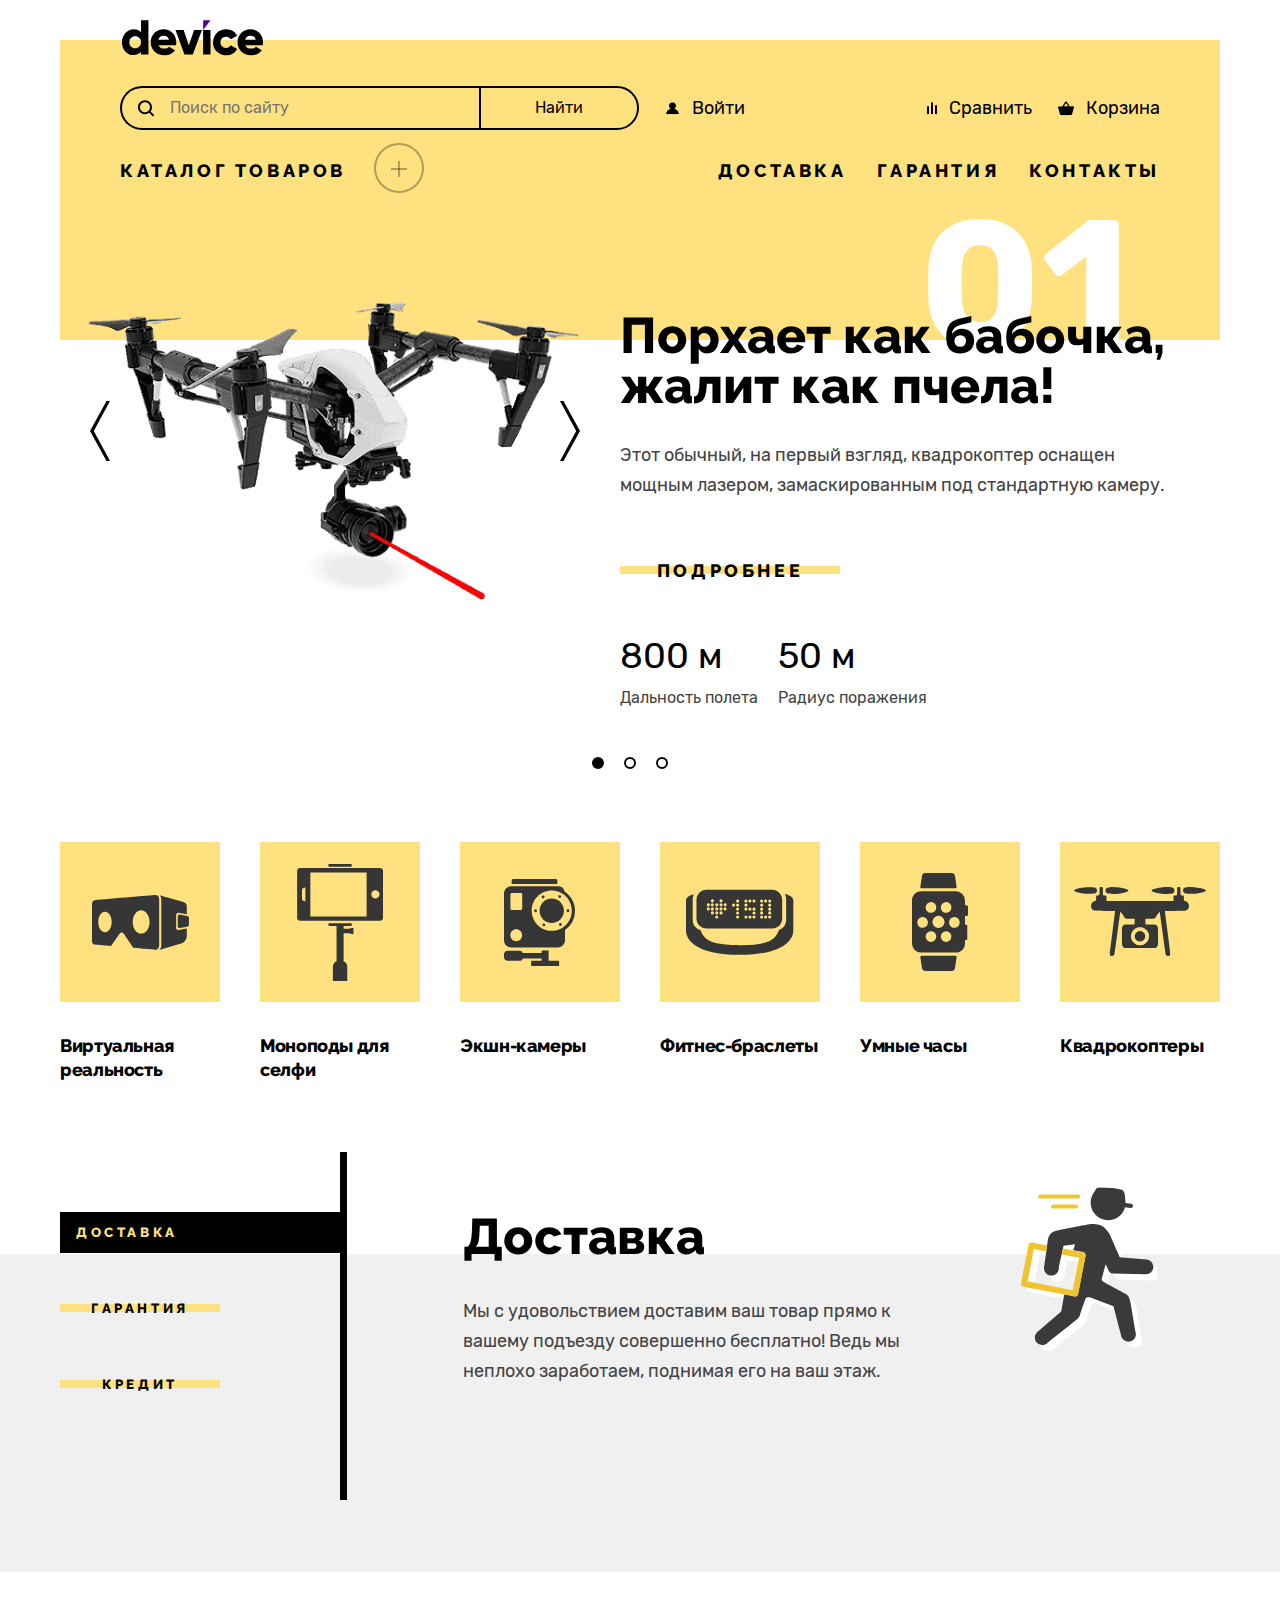
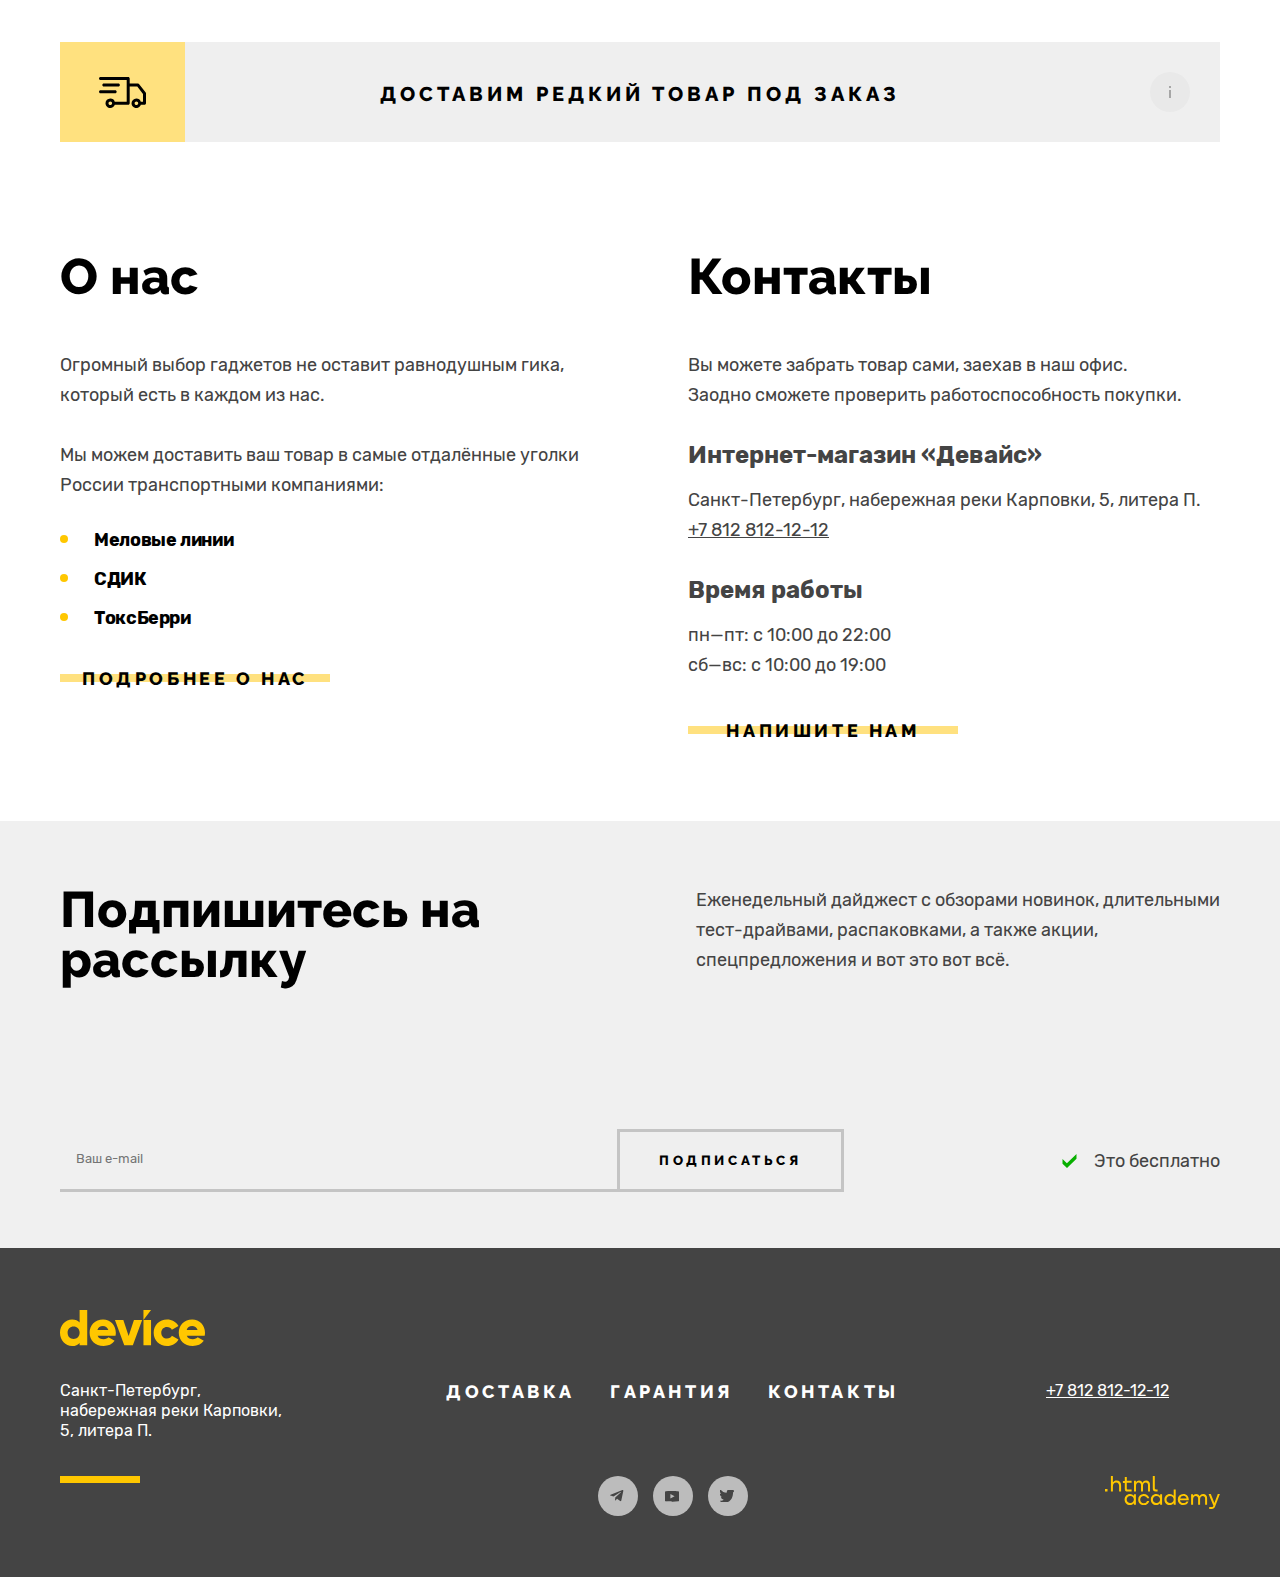
==== commit cb779f1b: "Merge pull request #11 from AnastasyZ/master" ====
--- a/index.html
+++ b/index.html
@@ -8,7 +8,7 @@
   <body>
     <header class="page-header">
       <a class="logo-device-header" href="#">
-      <img class="logo-device-header" src="images/logo.svg" width="145" height="36" alt="Логотип сайта Девайс.">
+      <img class="logo-device-image" src="images/logo.svg" width="145" height="36" alt="Логотип сайта Девайс.">
     </a>
 
     <div class="header-container">
@@ -16,6 +16,7 @@
     <form class="site-search" action="https://echo.htmlacademy.ru/" method="get">
       <label for="search" class="visually-hidden">Поле поиска по сайту.</label>
       <input class="field" placeholder="Поиск по сайту" name="search" type="search" id="search">
+      <span class="outline"></span>
      <button class="search" type="submit">Найти</button>
     </form>
 
@@ -211,9 +212,9 @@
     <section class="advantages-more ">
       <div class="advantages-more-container">
       <div class="tabs">
-        <button class="tablinks tablink-current" type="button">Доставка</button>
-        <button class="tablinks tablinks-noselected" type="button">Гарантия</button>
-        <button class="tablinks tablinks-noselected" type="button">Кредит</button>
+        <button class="button tablink-current" type="button">Доставка</button>
+        <button class="button tablinks-noselected" type="button">Гарантия</button>
+        <button class="button tablinks-noselected" type="button">Кредит</button>
       </div>
       <div class="tabcontent-group">
       <section class="tabcontent tabcontent-current tabcontent-delivery">
@@ -237,8 +238,7 @@
     </section>
 
       <button class="order-batton" type="button">
-        <!--<div class="delivery-icon">
-        </div>--> Доставим редкий товар под заказ
+       Доставим редкий товар под заказ
       </button>
 
       <div class="about-container">
@@ -248,13 +248,13 @@
         <p class="about-text">Мы можем доставить ваш товар в самые отдалённые уголки России транспортными компаниями:</p>
         <ul class="delivery-list">
           <li class="delivery-item">
-            <a class="delivery-link" href="#">Меловые линии</a>
+            <p class="delivery-link" href="#">Меловые линии</p>
           </li>
             <li class="delivery-item">
-              <a class="delivery-link" href="#">СДИК</a>
+              <p class="delivery-link" href="#">СДИК</p>
             </li>
             <li class="delivery-item">
-              <a class="delivery-link" href="#">ТоксБерри</a>
+              <p class="delivery-link" href="#">ТоксБерри</p>
             </li>
         </ul>
 
@@ -342,7 +342,6 @@
 
       <p class="academy-logo">
         <a class="htmlacademy-link" href="https://htmlacademy.ru/">
-        <img class="htmlacademy" src="images/html.svg" alt="Сайт htmlacademy.">
         </a>
       </p>
 
--- a/styles/styles.css
+++ b/styles/styles.css
@@ -51,6 +51,9 @@
 }
 
 .logo-device-header {
+  display: block;
+  width: 145px;
+  height: 36px;
   margin-bottom: 30px;
   margin-top: -20px;
 }
@@ -59,8 +62,8 @@
   opacity: 0.6;
 }
 
-.logo-device-header:focus {
-  border: 2px solid #af4fff;
+.logo-device-header:focus-visible {
+  outline: 2px solid #af4fff;
 }
 
 .logo-device-header:active {
@@ -102,7 +105,7 @@
 }
 
 .field {
-  background-image: url(../images/icons/search.svg);
+  background-image: url("../images/icons/search.svg");
   background-repeat: no-repeat;
   background-position: 16px;
   padding: 10px;
@@ -113,13 +116,20 @@
   font-size: 16px;
   line-height: 20px;
   border-radius: 22px 0 0 22px;
-  border-style: solid;
-  border-color: #000000;
+  border:2px solid #000000;
   border-right: none;
 }
 
-.field:focus {
-  border: 2px solid #af4fff;
+.field:focus-visible+.outline {
+  display: block;
+  outline: 2px solid #af4fff;
+  width: 360px;
+  position: absolute;
+  height: 44px;
+}
+
+.field:disabled {
+  opacity: 0.3;
 }
 
 .search {
@@ -130,13 +140,21 @@
   font-size: 16px;
   line-height: 20px;
   border-radius: 0 22px 22px 0;
-  border-style: solid;
-  border-color: #000000;
+  border:2px solid hsl(0, 0%, 0%);
   cursor: pointer;
-}
-
-.search:focus {
-  border: 2px solid #af4fff;
+  position: relative;
+
+}
+
+.search:focus-visible::before {
+  content: "";
+  outline: 2px solid #af4fff;
+  display: block;
+  width: 164px;
+  height: 44px;
+  position: absolute;
+  left: -3px;
+  top: -3px;
 }
 
 .search:hover {
@@ -164,20 +182,8 @@
   justify-content: space-between;
 }
 
-.navigation-custom-item:hover {
-  opacity: 0.6;
-}
-
-.navigation-custom-item:focus {
-  border: 2px solid #af4fff;
-}
-
-.navigation-custom-item:active {
-  opacity: 0.3;
-}
-
 .login-user {
-  background-image: url(../images/icons/user.svg);
+  background-image: url("../images/icons/user.svg");
   background-repeat: no-repeat;
   background-position: left;
   padding-left: 27px;
@@ -188,6 +194,17 @@
   line-height: 30px;
 }
 
+.login-user:hover {
+  opacity: 0.6;
+}
+
+.login-user:focus-visible {
+  outline: 2px solid #af4fff;
+}
+
+.login-user:active {
+  opacity: 0.3;
+}
 .wrapper-navigation {
   display: flex;
   width: 471px;
@@ -195,7 +212,7 @@
 }
 
 .compare-button {
-  background-image: url(../images/icons/compare.svg);
+  background-image: url("../images/icons/compare.svg");
   background-repeat: no-repeat;
   background-position: left;
   padding-left: 22px;
@@ -206,8 +223,26 @@
   line-height: 30px;
 }
 
+.compare-button:hover {
+  opacity: 0.6;
+}
+
+.compare-button:focus-visible {
+  outline: 2px solid #af4fff;
+}
+
+.compare-button:active {
+  opacity: 0.3;
+}
+
+.wrapper-navigation {
+  display: flex;
+  width: 471px;
+  justify-content: space-between;
+}
+
 .cart-button {
-  background-image: url(../images/icons/card.svg);
+  background-image: url("../images/icons/card.svg");
   background-repeat: no-repeat;
   background-position: left;
   padding-left: 28px;
@@ -218,6 +253,23 @@
   line-height: 30px;
 }
 
+.cart-button:hover {
+  opacity: 0.6;
+}
+
+.cart-button:focus-visible {
+  outline: 2px solid #af4fff;
+}
+
+.cart-button:active {
+  opacity: 0.3;
+}
+
+.wrapper-navigation {
+  display: flex;
+  width: 471px;
+  justify-content: space-between;
+}
 .main-container {
   flex-grow: 1;
 }
@@ -257,8 +309,8 @@
   opacity: 0.6;
 }
 
-.navigation-link:focus {
-  border: 2px solid #af4fff;
+.navigation-link:focus-visible {
+  outline: 2px solid #af4fff;
 }
 
 .navigation-link:active {
@@ -274,7 +326,8 @@
   position: absolute;
   width: 16px;
   height: 2px;
-  background-color: #fff;
+  background-color: #000000;
+  opacity: 0.3;
 }
 
 .navigation-link-catalog::before {
@@ -289,27 +342,28 @@
   transform: rotate(89deg);
 }
 
-.navigation-link-catalog:hover::before {
-  color: #000000;
-}
-
 .navigation-link-catalog:hover::after {
   display: none;
 }
 
-.navigation-link-catalog:focus {
-  border: 2px solid #af4fff;
+.navigation-link-catalog:active::after {
+  display: none;
+}
+
+.navigation-link-catalog:focus-visible {
+  outline: 2px solid #af4fff;
 }
 
 .plus::before {
   content: "";
   display: block;
   border: 2px solid #000000;
+  opacity: 0.3;
   border-radius: 50%;
   width: 50px;
   height: 50px;
   position: absolute;
-  left: 250px;
+  left: 254px;
   bottom: 3px;
 
 }
@@ -354,13 +408,11 @@
   line-height: 30px;
  }
 
-.button-more {
-  background-image: linear-gradient(to bottom,#ffffff 16px,#ffe17f 16px 24px,#ffffff 24px);
+.button {
+  background-image: linear-gradient(to bottom,transparent 16px,#ffe17f 16px 24px,transparent 24px);
   padding: 10px 5px;
-  margin-bottom: 50px;
-  display: block;
-  width: 220px;
-  color: inherit;
+  display: block;
+  color: #000000;
   text-align: center;
   text-decoration: inherit;
   font-family: "Raleway", sans-serif;
@@ -368,8 +420,25 @@
   line-height: 21px;
   letter-spacing: 3.6px;
   text-transform: uppercase;
-}
-
+  border: none;
+}
+
+.button:hover {
+  background: #ffe17f;
+}
+
+.button:focus-visible {
+  outline: 2px solid #af4fff;
+}
+
+.button:active {
+  background: #ffc700;
+}
+
+.button-more {
+  width: 220px;
+  margin-bottom: 50px;
+}
 .slide-number {
   top: 0;
   position: absolute;
@@ -424,7 +493,7 @@
 }
 
 .slider-prev {
-  background-image: url(../images/sliders/back.svg);
+  background-image: url("../images/sliders/back.svg");
   background-repeat: no-repeat;
   background-position: left;
   background-color: inherit;
@@ -437,7 +506,7 @@
 }
 
 .slider-next {
-  background-image: url(../images/sliders/forward.svg);
+  background-image: url("../images/sliders/forward.svg");
   background-repeat: no-repeat;
   background-position: right;
   background-color: inherit;
@@ -453,131 +522,12 @@
   opacity: 0.6;
 }
 
-.slider-button:focus {
-  border: 2px solid #af4fff;
+.slider-button:focus-visible {
+  outline: 2px solid #af4fff;
 }
 
 .slider-button:active {
   opacity: 0.3;
-}
-
-.button:hover{
-  opacity: 0.6;
-}
-
-.button:focus {
-  border: 2px solid #af4fff;
-}
-
-.button:active {
-  opacity: 0.3;
-}
-
-.dignity {
-  padding: 0;
-  margin: 0;
-  flex-wrap: wrap;
-  display: flex;
-}
-
-.specifications {
-  margin: 0;
-  padding: 0;
-  padding-right: 20px;
-  list-style-type: none;
-  font-family: "Rubik", sans-serif;
-  font-size: 36px;
-  font-weight: 400;
-  line-height: 30px;
-}
-
-.specifications-text {
-  padding-top: 12px;
-  display: block;
-  color: #444444;
-  font-family: "Rubik", sans-serif;
-  font-size: 16px;
-  line-height: 30px;
-}
-
-.catalog-categories {
-  width: 1160px;
-  margin: 0 auto;
-}
-
-.catalog-categories-list {
-  padding: 0;
-  flex-wrap: wrap;
-  display: flex;
-  margin: 70px auto;
-  list-style-type: none;
-  gap: 40px;
-}
-
-.catalog-categories-item {
-  width: 160px;
-}
-
-.catalog-categories-link {
-  display: flex;
-  flex-direction: column;
-  justify-content: space-between;
-  color: #000000;
-  font-family: "Raleway", sans-serif;
-  font-weight: 800;
-  line-height: 24px;
-  letter-spacing: -0.36px;
-  text-decoration: none;
-}
-
-.catalog-categories-link::before {
-  width: 160px;
-  height: 160px;
-  background-color: #ffe17f;
-  background-repeat: no-repeat;
-  background-position: center;
-  content: "";
-  display: block;
-}
-
-.catalog-categories-link:hover::before{
-  background-color: #ffc700;
-}
-
-.catalog-categories-link:focus {
-  border: 2px solid #af4fff;
-}
-
-.catalog-categories-link:active {
-  opacity: 0.3;
-}
-
-.catalog-categories-virtual::before {
-  background-image: url(../images/product-categories/category-1.svg);
-}
-
-.catalog-categories-monopods::before {
-  background-image: url(../images/product-categories/category-2.svg)
-}
-
-.catalog-categories-action::before {
-  background-image: url(../images/product-categories/category-3.svg)
-}
-
-.catalog-categories-fitness::before {
-  background-image: url(../images/product-categories/category-4.svg)
-}
-
-.catalog-categories-watch::before {
-  background-image: url(../images/product-categories/category-5.svg)
-}
-
-.catalog-categories-quadrocopter::before {
-  background-image: url(../images/product-categories/category-6.svg)
-}
-
-.catalog-categories-title {
-  margin-top: 32px;
 }
 
 .slider-pagination-button {
@@ -592,17 +542,24 @@
   position: relative;
 }
 
-.slider-pagination-button:focus::before {
-  content:'';
+.slider-pagination-button:hover {
+  opacity: 0.6;
+}
+
+.slider-pagination-button:active {
+  opacity: 0.3;
+}
+
+.slider-pagination-button:focus-visible::before {
+  content:"";
   display: block;
   position: absolute;
   width: 16px;
   height: 16px;
   border: 2px solid #af4fff;
-  left: -4px;
-  top: -3px;
-}
-
+  left: -3.5px;
+  top: -3.5px;
+}
 
 .slider-pagination-button-current {
   background-color: #000000;
@@ -610,6 +567,113 @@
 
 .slider-button {
   cursor: pointer;
+}
+
+.dignity {
+  padding: 0;
+  margin: 0;
+  flex-wrap: wrap;
+  display: flex;
+}
+
+.specifications {
+  margin: 0;
+  padding: 0;
+  padding-right: 20px;
+  list-style-type: none;
+  font-family: "Rubik", sans-serif;
+  font-size: 36px;
+  font-weight: 400;
+  line-height: 30px;
+}
+
+.specifications-text {
+  padding-top: 12px;
+  display: block;
+  color: #444444;
+  font-family: "Rubik", sans-serif;
+  font-size: 16px;
+  line-height: 30px;
+}
+
+.catalog-categories {
+  width: 1160px;
+  margin: 0 auto;
+}
+
+.catalog-categories-list {
+  padding: 0;
+  flex-wrap: wrap;
+  display: flex;
+  margin: 70px auto;
+  list-style-type: none;
+  gap: 40px;
+}
+
+.catalog-categories-item {
+  width: 160px;
+}
+
+.catalog-categories-link {
+  display: flex;
+  flex-direction: column;
+  justify-content: space-between;
+  color: #000000;
+  font-family: "Raleway", sans-serif;
+  font-weight: 800;
+  line-height: 24px;
+  letter-spacing: -0.36px;
+  text-decoration: none;
+}
+
+.catalog-categories-link::before {
+  width: 160px;
+  height: 160px;
+  background-color: #ffe17f;
+  background-repeat: no-repeat;
+  background-position: center;
+  content: "";
+  display: block;
+}
+
+.catalog-categories-link:hover::before{
+  background-color: #ffc700;
+}
+
+.catalog-categories-link:focus-visible {
+  outline: 2px solid #af4fff;
+}
+
+.catalog-categories-link:active {
+  opacity: 0.3;
+}
+
+.catalog-categories-virtual::before {
+  background-image: url("../images/product-categories/category-1.svg");
+}
+
+.catalog-categories-monopods::before {
+  background-image: url("../images/product-categories/category-2.svg")
+}
+
+.catalog-categories-action::before {
+  background-image: url("../images/product-categories/category-3.svg")
+}
+
+.catalog-categories-fitness::before {
+  background-image: url("../images/product-categories/category-4.svg")
+}
+
+.catalog-categories-watch::before {
+  background-image: url("../images/product-categories/category-5.svg")
+}
+
+.catalog-categories-quadrocopter::before {
+  background-image: url("../images/product-categories/category-6.svg")
+}
+
+.catalog-categories-title {
+  margin-top: 32px;
 }
 
 .tabs {
@@ -623,56 +687,63 @@
   flex-direction: column;
 }
 
-.tablinks {
-  cursor: pointer;
-  padding: 10px 4px;
-  text-align: center;
+.tablink-current {
   margin-bottom: 35px;
-  width: 160px;
-  border: none;
+  padding-top: 10px;
+  padding-bottom: 10px;
+  padding-left: 16px;
+  width: 280px;
+  color: #ffe17f;
+  background: #000000;
   font-family: "Raleway", sans-serif;
   font-weight: 800;
   line-height: 21px;
   letter-spacing: 3.6px;
   text-transform: uppercase;
-}
-
-.tablinks:hover {
+  text-align: left;
+}
+
+.tablink-current:hover {
   background-color: #000000;
+  padding-left: 40px;
+}
+
+.tablink-current:focus-visible {
+  outline: 2px solid #af4fff;
+}
+
+.tablink-current:active {
+  background-color: #000000;
+  padding-left: 40px;
+}
+
+.tablinks-noselected {
+  background-image: linear-gradient(to bottom,transparent 16px,#ffe17f 16px 24px,transparent 24px);
+  width: 160px;
+  background-color: transparent;
+  margin-bottom: 35px;
+}
+
+.tablinks-noselekted:hover {
+  background: #000000;
   color: #ffe17f;
   width: 280px;
 }
 
-.tablinks:active {
-  background-color: #000000;
+.tablinks-noselekted:active {
+  background: #000000;
   color: #ffe17f;
   width: 280px;
 }
 
-.tablinks:focus {
-  border: 2px solid #af4fff;
-}
-.tablinks-noselected {
-  background-image: linear-gradient(to bottom,#f0f0f0 16px,#ffe17f 16px 24px,#f0f0f0 24px);
+.tablinks-noselekted:focus-visible {
+  outline: 2px solid #af4fff;
 }
 
 .tablinks:last-child {
   margin-bottom: 0
 }
 
-.tablink-current {
-  padding-top: 10px;
-  padding-bottom: 10px;
-  padding-left: 0;
-  width: 280px;
-  color: #ffe17f;
-  background-color: #000000;
-  font-family: "Raleway", sans-serif;
-  font-weight: 800;
-  line-height: 21px;
-  letter-spacing: 3.6px;
-  text-transform: uppercase;
-}
 
 .tabcontent {
   width: 694px;
@@ -728,26 +799,6 @@
   margin: 0 auto;
   display: flex;
   flex-direction: row;
-}
-
-
-.order-batton::before {
-  content: "";
-  display: block;
-  width: 125px;
-  height: 100px;
-  background-color: #ffe17f;
-  background-image: url(../images/avto.svg);
-  background-repeat: no-repeat;
-  background-position: center;
-  position: absolute;
-  left: 0;
-  top: 0;
-  bottom: 0;
-}
-
-.order-batton:hover::before {
-  background-color: #ffc700;
 }
 
 .order-batton {
@@ -770,6 +821,53 @@
   text-transform: uppercase;
 }
 
+.order-batton::before {
+  content: "";
+  display: block;
+  width: 125px;
+  height: 100px;
+  background-color: #ffe17f;
+  background-image: url("../images/avto.svg");
+  background-repeat: no-repeat;
+  background-position: center;
+  position: absolute;
+  left: 0;
+  top: 0;
+  bottom: 0;
+}
+
+.order-batton::after {
+  content: "";
+  display: block;
+  width: 40px;
+  height: 40px;
+  border-radius: 50%;
+  background-color: #dcdcdc;
+  background-image: url("../images/info.svg");
+  background-repeat: no-repeat;
+  background-position: center;
+  opacity: 0.3;
+  position: absolute;
+  right: 30px;
+  top: 30px;
+}
+
+.order-batton:hover:after {
+  opacity: 1;
+}
+
+.order-batton:hover::before {
+  background-color: #ffc700;
+}
+
+.order-batton:focus-visible {
+  outline: 2px solid #af4fff;
+}
+
+.order-batton:active {
+  opacity: 0.3;
+}
+
 .appointment-title {
   margin-top: 0;
   margin-bottom: 48px;
@@ -810,6 +908,7 @@
 
 .delivery-item {
   margin-bottom: 19px;
+  list-style-type: none;
 }
 
 .delivery-item:last-child {
@@ -817,26 +916,30 @@
 }
 
 .delivery-link {
+  padding-left: 34px;
   color: #000000;
   text-decoration: inherit;
   font-family: "Rubik", sans-serif;
   font-weight: 700;
   line-height: 20px;
   letter-spacing: -0.36px;
+  position: relative;
+}
+
+.delivery-link::before {
+  content: "";
+  display: block;
+  width: 8px;
+  height: 8px;
+  border-radius: 50%;
+  background-color:#ffc700;
+  position: absolute;
+  left: 0;
+  bottom: 7px;
 }
 
 .about {
-  background-image: linear-gradient(to bottom,#ffffff 6px,#ffe17f 6px 14px,#ffffff 14px);
   width: 270px;
-  display: block;
-  color: #000000;
-  text-decoration: inherit;
-  text-align: center;
-  font-family: "Raleway", sans-serif;
-  font-weight: 800;
-  line-height: 21px;
-  letter-spacing: 3.6px;
-  text-transform: uppercase;
 }
 
 .contacts-title {
@@ -891,6 +994,18 @@
   text-decoration: underline;
 }
 
+.contacts-phone:hover {
+  opacity: 0.6;
+}
+
+.contacts-phone:focus-visible {
+  outline: 2px solid #af4fff;
+}
+
+.contacts-phone:active {
+  opacity: 0.3;
+}
+
 .contacts-subtitle {
   color: #444444;
   font-family: "Rubik", sans-serif;
@@ -900,18 +1015,7 @@
 }
 
 .email {
-  background-image: linear-gradient(to bottom,#ffffff 6px,#ffe17f 6px 14px,#ffffff 14px);
   width: 270px;
-  display: block;
-  color: #000000;
-  text-decoration: inherit;
-  text-align: center;
-  background-color: #ffe17f;
-  font-family: "Raleway", sans-serif;
-  font-weight: 800;
-  line-height: 21px;
-  letter-spacing: 3.6px;
-  text-transform: uppercase;
 }
 
 .subscription {
@@ -959,10 +1063,8 @@
   padding-top: 11px;
   padding-bottom: 11px;
   padding-left: 16px;
-  border-left: none;
-  border-top: none;
-  border-right: none;
-  border-color: #c4c4c4;
+  border: none;
+  border-bottom: 3px solid #c4c4c4;
   width: 557px;
   background-color: inherit;
   color: #444444;
@@ -970,14 +1072,19 @@
   line-height: 30px;
 }
 
-.field-email:focus {
+.field-email:hover {
   background-color: #bcbcbc;
-  border: none;
+  opacity: 0.3;
+}
+
+.field-email:focus-visible {
+  background-color: #bcbcbc;
+  outline: none;
 }
 
 .button-newsletter {
   padding: 18px 39px;
-  border: 2px solid #c4c4c4;
+  border: 3px solid #c4c4c4;
   cursor: pointer;
   font-family: "Raleway", sans-serif;
   text-align: center;
@@ -998,12 +1105,14 @@
   opacity: 0.3;
 }
 
-.button-newsletter:focus {
-  border: 3px solid #af4fff;
+.button-newsletter:focus-visible {
+  outline: 3px solid #af4fff;
 }
 
 .tick {
-  background-image: url(../images/mark-main.svg);
+  display: flex;
+  align-self: center;
+  background-image: url("../images/mark-main.svg");
   background-repeat: no-repeat;
   background-position: left;
   padding-left: 32px;
@@ -1027,11 +1136,21 @@
 }
 
 .logo-device-link {
+  width: 145px;
+  height: 36px;
   grid-column: 1/-1;
 }
 
 .logo-device-link:hover {
   opacity: 0.6;
+}
+
+.logo-device-link:focus-visible {
+  outline: 2px solid #af4fff;
+}
+
+.logo-device-link:active {
+  opacity: 0.3;
 }
 
 .about-text-footer {
@@ -1064,6 +1183,18 @@
   text-transform: uppercase;
 }
 
+.advantages-link:hover {
+  color: #ffc700;
+}
+.advantages-link:focus-visible {
+  outline: 2px solid #af4fff;
+}
+
+.advantages-link:active {
+  color: #ffc700;
+  opacity: 0.3;
+}
+
 .footer-contacts-address-phone {
   color:  #ffffff;
   font-family: "Rubik", sans-serif;
@@ -1080,9 +1211,9 @@
   opacity: 0.3;
 }
 
-.footer-contacts-address-phone:focus {
+.footer-contacts-address-phone:focus-visible {
   color: #ffffff;
-  border: 3px solid #af4fff;
+  outline: 3px solid #af4fff;
 }
 
 .line-footer {
@@ -1101,50 +1232,79 @@
   list-style-type: none;
 }
 
-.social-link-tg {
-  background-image: url(../images/social/telegram.svg);
-  background-repeat: no-repeat;
-  background-position: center;
+.footer-social-item {
+  position: relative;
+}
+
+.social-link {
   display: block;
   width: 40px;
   height: 40px;
   background-color: #bcbcbc;
   border-radius: 50%;
-}
-
-.social-link-yt {
-  background-image: url(../images/social/youtube.svg);
+  position: relative;
+}
+
+.social-link-tg::before {
+  content: "";
+  background-image: url("../images/social/telegram.svg");
+  background-repeat: no-repeat;
+  width: 14px;
+  height: 12px;
+  display: block;
+  position: absolute;
+  right: 14px ;
+  bottom: 14px;
+}
+
+.social-link-yt::before {
+  content: "";
+  background-image: url("../images/social/youtube.svg");
   background-repeat: no-repeat;
   background-position: center;
-  display: block;
-  width: 40px;
-  height: 40px;
-  background-color: #bcbcbc;
-  border-radius: 50%;
-}
-
-.social-link-tw {
-  background-image: url(../images/social/twitter.svg);
+  width: 14px;
+  height: 12px;
+  display: block;
+  position: absolute;
+  right: 14px ;
+  bottom: 14px;
+}
+
+.social-link-tw::before {
+  content: "";
+  background-image: url("../images/social/twitter.svg");
   background-repeat: no-repeat;
   background-position: center;
-  display: block;
-  width: 40px;
-  height: 40px;
-  background-color: #bcbcbc;
-  border-radius: 50%;
-}
+  width: 14px;
+  height: 12px;
+  display: block;
+  position: absolute;
+  right: 14px ;
+  bottom: 14px;
+}
+
 
 .social-link:hover {
   background-color: #ffc700;
 }
 
+.social-link:focus-visible::after {
+  content:"";
+  display: block;
+  width: 44px;
+  height: 44px;
+  border: 2px solid #af4fff;
+  position: absolute;
+  left: -2px;
+  top: -2px;
+}
+
+.social-link:active::before {
+  opacity: 0.3;
+}
+
 .social-link:active {
-  opacity: 0.3;
   background-color: #ffc700;
-}
-
-.social-link:focus {
-  border: 3px solid #af4fff;
 }
 
 .academy-logo {
@@ -1153,22 +1313,26 @@
   padding: 0;
 }
 
-.htmlacademy-link:hover {
-  color: #ffffff;
+.htmlacademy-link::before {
+  content: "";
+  display: block;
+  width: 115px;
+  height: 33px;
+  background-color: #ffc700;
+  -webkit-mask: url(../images/html.svg);
+  mask: url(../images/html.svg);
+}
+
+.htmlacademy-link:hover{
+  fill: #ffffff;
+}
+
+.htmlacademy-link:focus-visible {
+  outline: 3px solid #af4fff;
 }
 
 .htmlacademy-link:active {
-  color: #000000;
-  opacity: 0.3;
-}
-
-.htmlacademy-link:focus {
-  border: 3px solid #af4fff;
-}
-
-.htmlacademy-link {
-  color: #ffe17f;
-  text-decoration: inherit;
+  opacity: 0.3;
 }
 
 .login-user-out {
@@ -1205,17 +1369,6 @@
   position: relative;
 }
 
-.breadcrumbs-item::before {
-  content: "";
-  display: block;
-  width: 4px;
-  height: 7px;
-  background-image: url(../images/breadcrumbs.svg);
-  position: absolute;
-  left: px;
-  bottom: px;
-}
-
 .breadcrumbs-link {
   padding-left: 16px;
   padding-right: 16px;
@@ -1224,9 +1377,18 @@
   font-family: "Rubik", sans-serif;
   font-size: 16px;
   line-height: 20px;
-}
-
-.breadcrumbs-link:first-child {
+  display: inline-block;
+}
+
+.breadcrumbs-item:not(:last-child)::after {
+  content: "";
+  display: inline-block;
+  width: 4px;
+  height: 7px;
+  background-image: url("../images/breadcrumbs.svg");
+}
+
+.first-breadcrumbs {
   padding-left: 0;
 }
 
@@ -1238,13 +1400,13 @@
   opacity: 0.3;
 }
 
-.breadcrumbs-link:focus {
-  border: 3px solid #af4fff;
+.breadcrumbs-link:focus-visible {
+  outline: 3px solid #af4fff;
 }
 
 .breadcrumbs-link-current {
   color: inherit;
-  font-family: Rubik, sans-serif;
+  font-family: "Rubik", sans-serif;
   font-size: 16px;
   line-height: 20px;
 }
@@ -1269,7 +1431,7 @@
 }
 
 .select-control{
-  font-family: Rubik;
+  font-family: "Rubik", sans-serif;
   font-size: 18px;
   font-style: normal;
   font-weight: 400;
@@ -1288,7 +1450,7 @@
   opacity: 0.3;
 }
 
-.select-control:focus {
+.select-control:focus-visible {
   border: 3px solid #af4fff;
 }
 
@@ -1353,18 +1515,25 @@
   line-height: 20px;
 }
 
+.control:hover {
+  opacity: 0.6;
+}
+
+.control:active {
+  opacity: 0.3;
+}
+
+.control:disabled {
+  opacity: 0.1;
+}
+
+.control-input:focus-visible {
+  outline: 2px solid #af4fff;
+}
+
 .button-show {
   width: 220px;
-  padding: 10px 5px;
-  font-family: "Raleway", sans-serif;
   background-image: linear-gradient(to bottom,#ebebeb 16px,#ffe17f 16px 24px,#ebebeb 24px);
-  text-align: center;
-  border: none;
-  font-size: 18px;
-  font-weight: 800;
-  line-height: 21px;
-  letter-spacing: 3.6px;
-  text-transform: uppercase;
 }
 
 .sorting {
@@ -1390,16 +1559,20 @@
 
 .button-up {
   display: block;
-  background-image: url(../images/catalog/sort-up.svg);
+  background-image: url("../images/catalog/sort-up.svg");
   background-repeat: no-repeat;
+  background-position: center;
   width: 11px;
   height: 10px;
+  padding: 9px;
 }
 
 .button-down {
-  display: block;
-  background-image: url(../images/catalog/sort-down.svg);
+  padding: 9px;
+  display: block;
+  background-image: url("../images/catalog/sort-down.svg");
   background-repeat: no-repeat;
+  background-position: center;
   width: 11px;
   height: 10px;
   opacity: 0.2;
@@ -1410,12 +1583,12 @@
   opacity: 0.6;
 }
 
+.button-up:focus-visible {
+  outline: 2px solid #af4fff;
+}
+
 .button-up:active {
   color: #000000;
-}
-
-.button-up:focus {
-  border: 2px solid #af4fff;
 }
 
 .button-dowm:hover {
@@ -1423,12 +1596,12 @@
   opacity: 0.6;
 }
 
+.button-down:focus-visible {
+  outline: 2px solid #af4fff;
+}
+
 .button-down:active {
   color: #000000;
-}
-
-.button-down:focus {
-  border: 2px solid #af4fff;
 }
 
 .product-container {
@@ -1461,16 +1634,25 @@
   letter-spacing: -0.36px;
 }
 
-.product-card-link:hover {
+.product-card-link:hover img {
   opacity: 0.6;
 }
 
+.product-card-link:hover h3 {
+  opacity: 0.6;
+}
+
+.product-card-link:hover span {
+  opacity: 0.6;
+}
+
 .product-card-link:hover::before {
-  content: "";
+  opacity: 1;
+  content: "Подробнее";
   position: absolute;
   top: 170px;
   left: 70px;
-  background-image: linear-gradient(to bottom,#ffffff 16px,#ffe17f 16px 24px,#ffffff 24px);
+  background-image: linear-gradient(to bottom, transparent 16px,#ffe17f 16px 24px,transparent 24px);
   display: block;
   width: 220px;
   height: 40px;
@@ -1482,15 +1664,15 @@
   line-height: 21px;
   letter-spacing: 3.6px;
   text-transform: uppercase;
-
+  z-index: 1;
 }
 
 .product-card-link:active::before {
-  content: "";
+  content: "Подробнее";
   position: absolute;
   top: 170px;
   left: 70px;
-  background-image: linear-gradient(to bottom,#ffffff 16px,#ffc700 16px 24px,#ffffff 24px);
+  background-image: linear-gradient(to bottom, 16px,#ffc700 16px 24px,transparent 24px);
   display: block;
   width: 220px;
   height: 40px;
@@ -1504,11 +1686,11 @@
   text-transform: uppercase;
 }
 
-.product-card-link:focus {
-  border: 2px solid #af4fff;
-}
-
-.new::before {
+.product-card-link:focus-visible {
+  outline: 2px solid #af4fff;
+}
+
+.new::after {
   content: "new";
   display: block;
   position: absolute;
@@ -1550,18 +1732,6 @@
   margin: 0 auto;
 }
 
-.button-pagination-show-more:hover {
-  border: 3px solid #000000;
-}
-
-.button-pagination-show-more:active {
-  opacity: 0.3;
-}
-
-.button-pagination-show-more {
-  border: 3px solid #af4fff;
-}
-
 .button-pagination-show-more {
   border: 3px solid #e5e5e5;
   display: block;
@@ -1580,6 +1750,18 @@
   text-transform: uppercase;
 }
 
+.button-pagination-show-more:hover {
+  outline: 3px solid #000000;
+}
+
+.button-pagination-show-more:focus-visible {
+  outline: 3px solid #af4fff;
+}
+
+.button-pagination-show-more:active {
+  opacity: 0.3;
+}
+
 .pagination-numbers {
   gap: 17px;
   margin: 0;
@@ -1600,7 +1782,7 @@
 }
 
 .pagination {
-  padding: 25px;
+  padding: 25px 0;
   display: flex;
   justify-content: space-between;
   margin: 0;
@@ -1637,15 +1819,15 @@
 }
 
 .pagination-link:hover {
-  color: #000000;
+  opacity: 0.3;
 }
 
 .pagination-link:active {
   opacity: 0.1;
 }
 
-.pagination-link:focus {
-  border: 2px solid #af4fff;
+.pagination-link:focus-visible {
+  outline: 2px solid #af4fff;
 }
 
 .pagination-direction {
@@ -1657,14 +1839,15 @@
   letter-spacing: 3.6px;
   text-transform: uppercase;
   text-decoration: none;
+
 }
 
 .pagination-direction:hover {
   background-color: #bcbcbc;
 }
 
-.pagination-direction:focus{
-  border: 2px solid #af4fff;
+.pagination-direction:focus-visible{
+  outline: 2px solid #af4fff;
 }
 
 .pagination-direction:active {
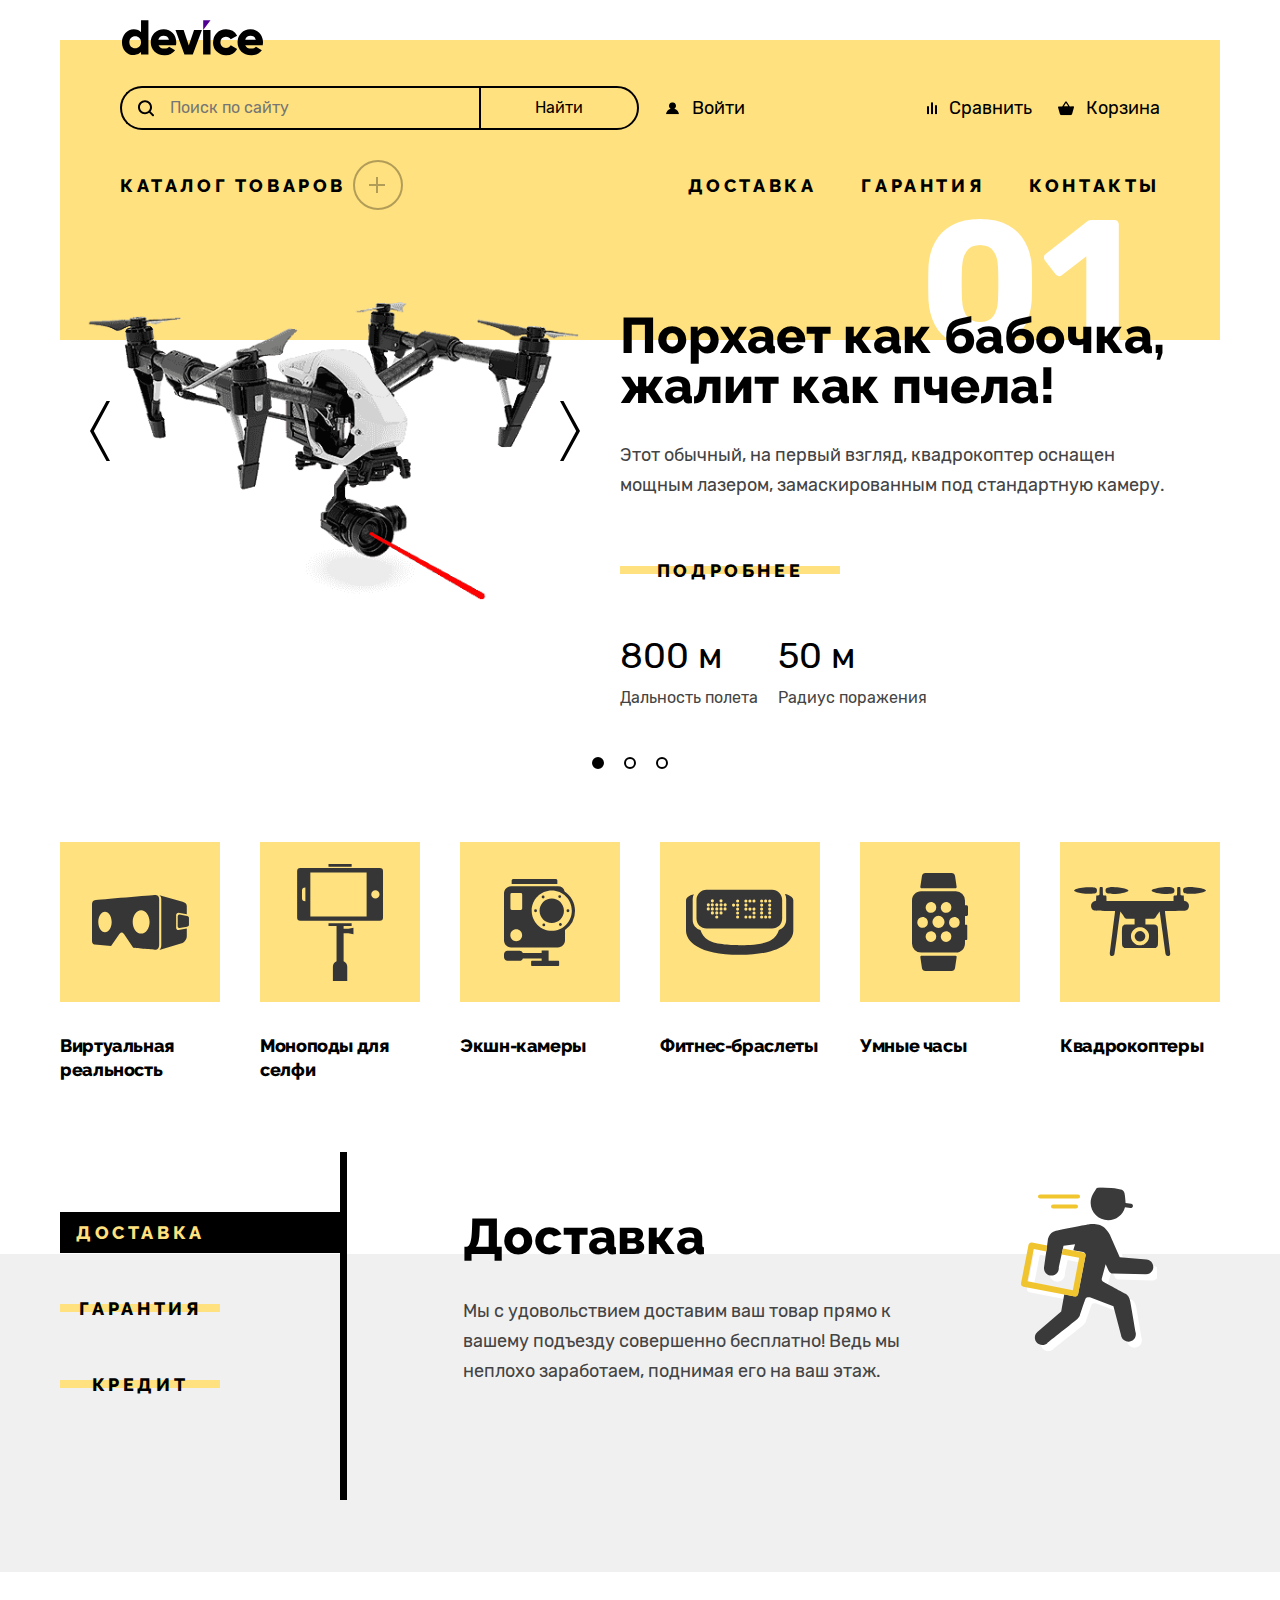
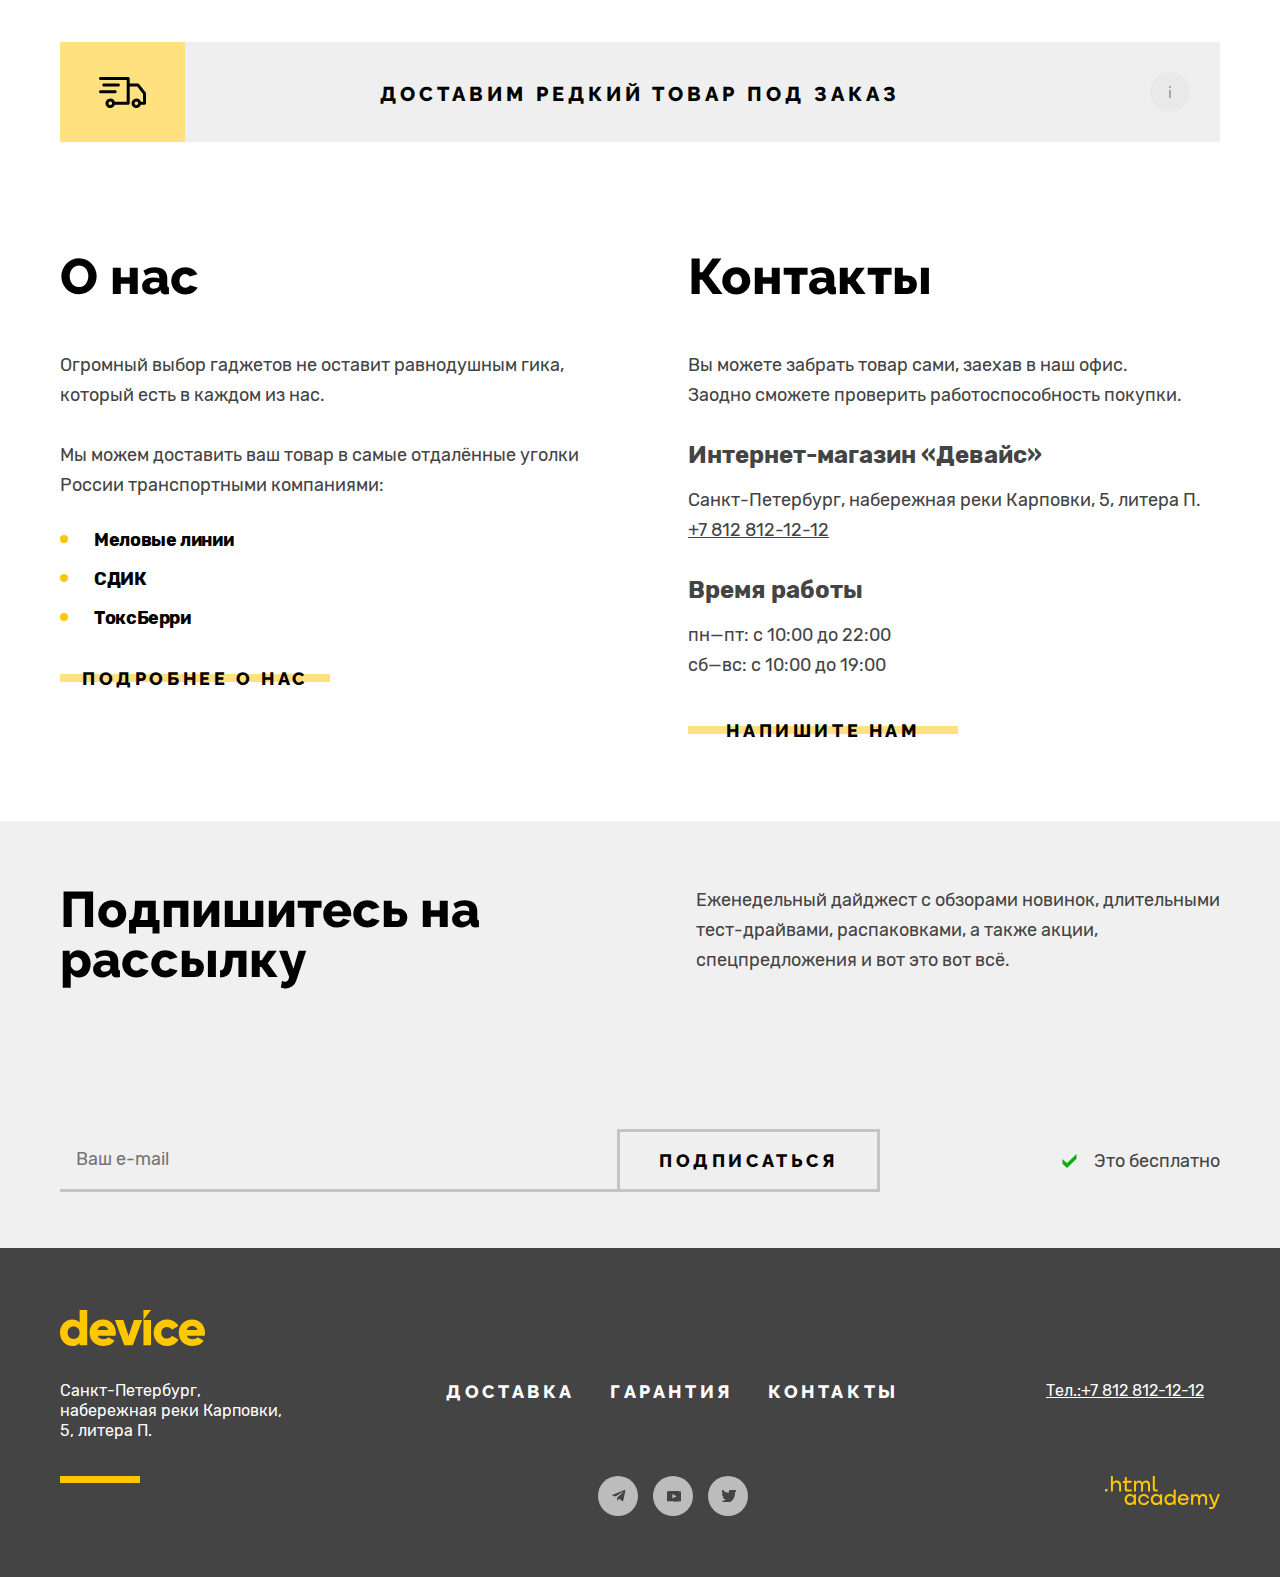
==== commit 1fd75a72: "Вносит исправления" ====
--- a/index.html
+++ b/index.html
@@ -17,7 +17,7 @@
       <label for="search" class="visually-hidden">Поле поиска по сайту.</label>
       <input class="field" placeholder="Поиск по сайту" name="search" type="search" id="search">
       <span class="outline"></span>
-     <button class="search" type="submit">Найти</button>
+     <button class="search" type="submit"><span class="search-button">Найти</span></button>
     </form>
 
    <nav class="navigation-custom">
@@ -26,9 +26,6 @@
       <a class="login-user" href="#">Войти</a>
     </li>
 
-    <li class="navigation-custom-item-exit">
-      <a class="login-user-exit" href="#"></a>
-    </li>
    </ul>
 
    <ul class="custom-menu">
@@ -36,9 +33,31 @@
       <a class="compare-button" href="#">Сравнить</a>
     </li>
 
-    <li class="navigation-custom-item">
-      <a class="cart-button" href="#">Корзина</a>
-    </li>
+    <li class="navigation-custom-item navigation-custom-item-popover">
+      <a class="cart-button " href="#">Корзина</a>
+      <div class="popover popover-cart">
+        <h2 class="visually-hidden">Корзина пользователя.</h2>
+        <div class="popover-content">
+        <ul class="cart-items-list">
+        <li class="cart-item"><img class="slider-image-cart" src="images/catalog/product-1.jpg" width="39" height="43" alt="Любительская селфи-палка.">
+          <p class="cart-item-title">Любительская селфи-палка</p>
+          <button class="delete-cart" type="button"><span class="visually-hidden">Кнопка удалить из корзины.</span></button>
+        </li>
+        <li class="cart-item"><img class="slider-image-cart" src="images/catalog/product-2.jpg" width="39" height="43" alt="Профессиональная селфи-палка.">
+          <p class="cart-item-title">Профессиональная селфи-палка</p>
+          <button class="delete-cart" type="button"><span class="visually-hidden">Кнопка удалить из корзины.</span></button>
+        </li>
+        <div class="unification-cart">
+        <span class="quantity-cart">Товаров: 2</span>
+        <span class="amount-cart">Сумма: 2000 ₽</span>
+        </div>
+        </ul>
+        <a class="open-cart" href="#">Открыть корзину</a>
+        </div>
+      </div>
+      </li>
+      </div>
+
     </ul>
    </nav>
       </div>
@@ -47,7 +66,7 @@
         <ul class="navigation-list">
           <li class="navigation-item navigation-catalog">
             <a class="navigation-link navigation-link-catalog" href="#">Каталог товаров
-              <div class="plus"></div></a>
+              <span class="plus"></span></a>
             <ul class="header-categories-list">
               <li class="header-categories-item">
                 <a class="header-categories-link" href="#">Виртуальная реальность</a>
@@ -65,7 +84,6 @@
                 <a class="header-categories-link" href="#">Умные часы</a>
               </li>
               <li class="header-categories-item">
-                <a class="header-categories-link" href="#"></a>
               </li>
               <li class="header-categories-item">
                 <a class="header-categories-link" href="#">Экшн-камеры</a>
@@ -280,7 +298,7 @@
       <h2 class="newsletter-title">Подпишитесь на рассылку</h2>
       <p class="newsletter">Еженедельный дайджест с обзорами новинок, длительными тест-драйвами, распаковками, а также акции, спецпредложения и вот это вот всё.</p>
      </div>
-     <div class="form-container">
+     <div class="form-container"> <!--чтобы увидеть класс ошибки, добавьте input class="field-email-error"-->
       <form class="newsletter-form" action="https://echo.htmlacademy.ru/" method="post">
         <label for="newsletter-email" class="visually-hidden">Email</label>
         <input class="field-email" placeholder="Ваш e-mail" type="email" name="newsletter-email" id="newsletter-email" required>
@@ -318,37 +336,100 @@
         </ul>
 
 
-      <a class="footer-contacts-address-phone" href="tel:+78128121212">+7 812 812-12-12</a>
+      <a class="footer-contacts-address-phone" href="tel:+78128121212">Тел.:+7 812 812-12-12</a>
 
       <div class="line-footer"></div>
 
       <ul class="footer-social">
         <li class="footer-social-item">
           <a class="social-link social-link-tg" href="https://t.me/htmlacademy">
-          <span class="visually-hidden">Телеграм</span>
+          <span class="visually-hidden">Телеграм.</span>
           </a>
         </li>
         <li class="footer-social-item">
           <a class="social-link social-link-yt" href="https://www.youtube.com/user/htmlacademyru">
-          <span class="visually-hidden">Youtube</span>
+          <span class="visually-hidden">Youtube.</span>
           </a>
         </li>
         <li class="footer-social-item">
           <a class="social-link social-link-tw" href="https://twitter.com/htmlacademy_ru">
-           <span class="visually-hidden">Твиттер</span>
+           <span class="visually-hidden">Твиттер.</span>
           </a>
         </li>
       </ul>
 
       <p class="academy-logo">
         <a class="htmlacademy-link" href="https://htmlacademy.ru/">
+          <span class="visually-hidden">Ссылка на сайт Htmlacademy.</span>
         </a>
       </p>
 
     </div>
     </footer>
 
-
+    <div class="modal-container">
+      <div class="modal modal-case">
+        <button class="modal-close-button" type="button">
+          <span class="visually-hidden">Закрыть.</span>
+        </button>
+        <section class="modal-content">
+          <h2 class="modal-title">Доставка под заказ</h2>
+          <form class="modal-form" action="https://echo.htmlacademy.ru/" method="post">
+            <div class="user-modal">
+
+              <p class="field-group">
+              <label class="modal-sabtitle" for="entering-name">Ваше имя:</label>
+              <input class="modal-form-field modal-form-field-name" type="text" id="entering-name" name="entering-name" placeholder="Введите имя">
+            </p>
+
+            <p class="field-group field-group-error"><!--Чтобы ивидеть класс ошибки, добавьте input class="error-modal-email"-->
+              <label class="modal-sabtitle" for="entering-mail">Ваш e-mail:</label>
+              <input class="modal-form-field modal-form-field-email error-modal-email" type="email" id="entering-mail" name="entering-mail" placeholder="Ваш e-mail" value="почта">
+            </p>
+              <span class="input-error-signature">Забавный у вас адрес</span>
+          </div>
+          <div class="goods-modal">
+
+            <p class="field-group">
+              <label class="modal-sabtitle" for="order-field">Что нужно привезти:
+              </label>
+              <input class="modal-form-field modal-form-field-prodact" type="text" id="order-field" name="order-field" placeholder="В свободной форме">
+            </p>
+
+            <p class="field-group">
+              <span class="modal-sabtitle-quantity">
+              <label class="modal-sabtitle " for="quantity-goods">Количество:
+                <span class="tooltip">
+                <button class="tooltip-toggle" type="button" aria-labelledby="tooltip-delivery-information">
+                </button>
+                <span class="tooltip-text" id="tooltip-delivery-information" role="tooltip">Постараемся найти, сколько нужно. Привезём сколько получится по требованиям
+                  к провозу багажа.
+                </span>
+                </span>
+              </label>
+              </span>
+             <span class="quantity-inner"><!--Чтобы увидеть класс ошибки, добавьте-->
+              <button class="button-minus" type="button">
+                <span class="visually-hidden">Кнопка уменьшения количества товаров.
+                </span>
+              </button>
+              <input class="modal-form-field modal-form-field-quantity error-modal-quantity" type="number" id="quantity-goods" name="quantity-goods" value="1">
+              <button class="button-plus" type="button">
+                <span class="visually-hidden">Кнопка увеличения количества товаров.
+                </span>
+              </button>
+             </span>
+            </p>
+            </div>
+          <button class="button" type="submit">
+            <span class="modal-button">Отправить
+            </span>
+          </button>
+        </div>
+          </form>
+        </section>
+      </div>
+    </div>
 
   </body>
 </html>
--- a/styles/styles.css
+++ b/styles/styles.css
@@ -118,6 +118,11 @@
   border-radius: 22px 0 0 22px;
   border:2px solid #000000;
   border-right: none;
+  outline: none;
+}
+
+.field:hover {
+  opacity: 0.3;
 }
 
 .field:focus-visible+.outline {
@@ -143,6 +148,7 @@
   border:2px solid hsl(0, 0%, 0%);
   cursor: pointer;
   position: relative;
+  outline: none;
 
 }
 
@@ -164,8 +170,17 @@
 
 .search:active {
   background-color: #000000;
+}
+
+.search:active .search-button {
   color: #ffffff;
-}
+  opacity: 0.3;
+}
+
+.search:disabled {
+  opacity: 0.3;
+}
+
 .custom-menu {
   gap: 26px;
   margin: 0;
@@ -180,6 +195,10 @@
   flex-wrap: wrap;
   width: 521px;
   justify-content: space-between;
+}
+
+.navigation-custom-item {
+  position: relative;
 }
 
 .login-user {
@@ -265,6 +284,14 @@
   opacity: 0.3;
 }
 
+.navigation-custom-item-popover:focus-within .popover-cart {
+  display: block;
+}
+
+.popover-cart {
+  display: none;
+}
+
 .wrapper-navigation {
   display: flex;
   width: 471px;
@@ -286,16 +313,22 @@
   flex-wrap: wrap;
   display: flex;
   list-style-type: none;
+  align-items: center;
+  gap: 45px;
 }
 
 .navigation-catalog {
   position: relative;
-  min-width: 568px;
+  margin-right: auto;
+  min-width: 293px;
+}
+
+.navigation-catalog:focus-within .header-categories-list {
+  display: grid;
 }
 
 .navigation-link {
-  padding-top: 15px;
-  padding-bottom: 15px;
+  display: flex;
   color: inherit;
   text-decoration: inherit;
   font-family: "Raleway", sans-serif;
@@ -303,6 +336,7 @@
   line-height: 21px;
   letter-spacing: 3.6px;
   text-transform: uppercase;
+  align-items: center;
 }
 
 .navigation-link:hover{
@@ -317,56 +351,48 @@
   opacity: 0.3;
 }
 
-.navigation-link-catalog {
+.navigation-link:active .plus::after{
+  display: none;
+}
+
+.navigation-link:active .plus {
+  opacity: 1;
+}
+
+.navigation-link-catalog:active +.header-categories-list {
+  display: grid;
+}
+
+.plus {
+  width: 50px;
+  height: 50px;
+  border-radius: 50%;
+  border: 2px solid #000000;
+  opacity: 0.3;
+  margin-left: 7px;
   position: relative;
-}
-
-.navigation-link-catalog::before, .navigation-link-catalog::after {
+  right: 0;
+}
+
+.plus::before, .plus::after {
   content: "";
   position: absolute;
   width: 16px;
   height: 2px;
   background-color: #000000;
-  opacity: 0.3;
-}
-
-.navigation-link-catalog::before {
-  top: 45%;
-  left: 120%;
-  transform: rotate(0deg);
-}
-
-.navigation-link-catalog::after {
-  top: 45%;
-  left: 120%;
-  transform: rotate(89deg);
-}
-
-.navigation-link-catalog:hover::after {
-  display: none;
-}
-
-.navigation-link-catalog:active::after {
-  display: none;
-}
-
-.navigation-link-catalog:focus-visible {
-  outline: 2px solid #af4fff;
-}
-
-.plus::before {
-  content: "";
-  display: block;
-  border: 2px solid #000000;
-  opacity: 0.3;
-  border-radius: 50%;
-  width: 50px;
-  height: 50px;
-  position: absolute;
-  left: 254px;
-  bottom: 3px;
-
-}
+  right: 16px;
+  top: 22px;
+}
+
+.plus::after {
+  transform: rotate(90deg);
+}
+
+/* класс активного пункта
+.active {
+  border-bottom: 2px solid #000000
+}*/
+
 .header-categories-list {
   z-index: 3;
   left: -60px;
@@ -387,6 +413,18 @@
   font-family: "Rubik", sans-serif;
   font-size: 16px;
   line-height: 18px;
+}
+
+.header-categories-link:hover {
+  opacity: 0.6;
+}
+
+.header-categories-link:focus-visible {
+  outline: 2px solid #af4fff;
+}
+
+.header-categories-link:active {
+  opacity: 0.3;
 }
 
 .heading {
@@ -410,17 +448,20 @@
 
 .button {
   background-image: linear-gradient(to bottom,transparent 16px,#ffe17f 16px 24px,transparent 24px);
+  width: 200px;
   padding: 10px 5px;
   display: block;
   color: #000000;
   text-align: center;
   text-decoration: inherit;
   font-family: "Raleway", sans-serif;
+  font-size: 18px;
   font-weight: 800;
   line-height: 21px;
   letter-spacing: 3.6px;
   text-transform: uppercase;
   border: none;
+  background-color: transparent;
 }
 
 .button:hover {
@@ -484,50 +525,52 @@
   display: none;
 }
 
+
+.slider-button {
+  cursor: pointer;
+   width: 20px;
+  height: 60px;
+  border: none;
+  position: absolute;
+   background-image: url("../images/sliders/back.svg");
+  background-repeat: no-repeat;
+}
+
+.slider-prev {
+  background-position: left;
+  background-color: inherit;
+  left: 30px;
+  top: 211px;
+
+}
+
+.slider-next {
+  transform: rotate(180deg);
+  background-position: right;
+  background-color: inherit;
+  left: 500px;
+  top: 211px;
+}
+
+.slider-button:hover{
+  opacity: 0.6;
+}
+
+.slider-button:focus-visible {
+  outline: 2px solid #af4fff;
+}
+
+.slider-button:active {
+  opacity: 0.3;
+}
+
 .slider-pagination {
   display: flex;
   justify-content: center;
   margin: 0;
   padding: 0;
   list-style-type: none;
-}
-
-.slider-prev {
-  background-image: url("../images/sliders/back.svg");
-  background-repeat: no-repeat;
-  background-position: left;
-  background-color: inherit;
-  position: absolute;
-  left: 30px;
-  top: 211px;
-  width: 20px;
-  height: 60px;
-  border: none;
-}
-
-.slider-next {
-  background-image: url("../images/sliders/forward.svg");
-  background-repeat: no-repeat;
-  background-position: right;
-  background-color: inherit;
-  position: absolute;
-  left: 500px;
-  top: 211px;
-  width: 20px;
-  height: 60px;
-  border: none;
-}
-
-.slider-button:hover{
-  opacity: 0.6;
-}
-
-.slider-button:focus-visible {
-  outline: 2px solid #af4fff;
-}
-
-.slider-button:active {
-  opacity: 0.3;
+  flex-wrap: wrap;
 }
 
 .slider-pagination-button {
@@ -563,10 +606,6 @@
 
 .slider-pagination-button-current {
   background-color: #000000;
-}
-
-.slider-button {
-  cursor: pointer;
 }
 
 .dignity {
@@ -744,7 +783,6 @@
   margin-bottom: 0
 }
 
-
 .tabcontent {
   width: 694px;
   padding-top: 60px;
@@ -1070,6 +1108,7 @@
   color: #444444;
   font-family: "Rubik", sans-serif;
   line-height: 30px;
+  font-size: 18px;
 }
 
 .field-email:hover {
@@ -1079,7 +1118,21 @@
 
 .field-email:focus-visible {
   background-color: #bcbcbc;
-  outline: none;
+  outline: 2px solid #af4fff;
+}
+
+.field-email:active {
+  opacity: 0.6;
+}
+
+.field-email:disabled {
+  opacity: 0.3;
+}
+
+
+.field-email-error {
+  border: none;
+  border-bottom: 3px solid #ff3d3d;
 }
 
 .button-newsletter {
@@ -1087,6 +1140,7 @@
   border: 3px solid #c4c4c4;
   cursor: pointer;
   font-family: "Raleway", sans-serif;
+  font-size: 18px;
   text-align: center;
   font-weight: 800;
   line-height: 21px;
@@ -1243,6 +1297,7 @@
   background-color: #bcbcbc;
   border-radius: 50%;
   position: relative;
+  outline: none;
 }
 
 .social-link-tg::before {
@@ -1253,7 +1308,7 @@
   height: 12px;
   display: block;
   position: absolute;
-  right: 14px ;
+  right: 12px ;
   bottom: 14px;
 }
 
@@ -1266,7 +1321,7 @@
   height: 12px;
   display: block;
   position: absolute;
-  right: 14px ;
+  right: 12px ;
   bottom: 14px;
 }
 
@@ -1279,10 +1334,9 @@
   height: 12px;
   display: block;
   position: absolute;
-  right: 14px ;
+  right: 12px ;
   bottom: 14px;
 }
-
 
 .social-link:hover {
   background-color: #ffc700;
@@ -1311,6 +1365,12 @@
   justify-self: end;
   margin: 0;
   padding: 0;
+}
+
+.htmlacademy-link {
+  width: 115px;
+  height: 33px;
+  display: block;
 }
 
 .htmlacademy-link::before {
@@ -1323,8 +1383,14 @@
   mask: url(../images/html.svg);
 }
 
-.htmlacademy-link:hover{
-  fill: #ffffff;
+.htmlacademy-link:hover::before {
+  content: "";
+  display: block;
+  width: 115px;
+  height: 33px;
+  background-color: #ffffff;
+  -webkit-mask: url(../images/html.svg);
+  mask: url(../images/html.svg);
 }
 
 .htmlacademy-link:focus-visible {
@@ -1342,6 +1408,305 @@
   font-size: 18px;
   line-height: 30px;
   opacity: 0.3;
+}
+
+.login-user-out:hover {
+  opacity: 0.3;
+}
+
+.login-user-out:focus-visible {
+  outline: 2px solid #af4fff;
+}
+
+.modal-container {
+  position: fixed;
+  top: 0;
+  left: 0;
+  display: flex;
+  width: 100%;
+  height: 100%;
+  background-color: rgba(249, 249, 249, 0.8);
+  display: none;
+}
+
+.modal {
+  position: relative;
+  margin: auto;
+  padding: 72px 80px;
+  background-color: #ffffff;
+  border: 10px solid #000000;
+
+}
+
+.modal-case {
+  width: 920px;
+}
+
+.modal-close-button {
+  position: absolute;
+  padding: 0;
+  top: 85px;
+  right: 80px;
+  width: 26px;
+  height: 26px;
+  background-color: #ffffff;
+  border: none;
+  background-image: url("../images/modal-close.svg");
+  background-repeat: no-repeat;
+  background-position: center;
+  cursor: pointer;
+}
+
+.modal-close-button:hover {
+  opacity: 0.6;
+}
+
+.modal-close-button:focus-visible {
+  outline: 2px solid #af4fff;
+}
+
+.modal-close-button:active {
+  opacity: 0.3;
+}
+
+.user-modal, .goods-modal{
+  display: flex;
+
+}
+
+.modal-form-field {
+  height: 60px;
+  background-color: #f0f0f0;
+  border:none;
+  margin-top: 14px;
+  padding: 20px;
+  color: #000000;
+  font-family: "Rubik", sans-serif;
+  font-size: 16px;
+  font-style: normal;
+  font-weight: 400;
+  line-height: 20px;
+}
+
+.modal-form-field:hover {
+  opacity: 0.6;
+}
+
+.modal-form-field:focus-visible {
+  outline: 2px solid #af4fff;
+}
+
+.modal-form-field:active {
+  opacity: 0.3;
+}
+
+.error-modal-email {
+  border: 2px solid #ff3d3d;
+}
+
+.input-error-signature {
+  color: #ff3d3d;
+  font-family: Rubik;
+  font-size: 14px;
+  font-style: normal;
+  font-weight: 400;
+  line-height: 20px;
+  position: absolute;
+  right: 270px;
+  top: 280px;
+
+}
+
+.error-modal-quantity::before {
+  position: absolute;
+  right: 0;
+  top: 0;
+  display: block;
+  height: 60px;
+  width: 180px;
+  border: 2px solid #ff3d3d;
+  content: "";
+}
+
+.modal-form-field-name {
+  width: 360px;
+  position: relative;
+  background-image: url(../images/icons/user-modal.svg);
+  background-repeat: no-repeat;
+  background-position: right 20px center;
+}
+
+.modal-form-field-email {
+  width: 360px;
+  background-image: url(../images/icons/email.svg);
+  background-repeat: no-repeat;
+  background-position: right 20px center;
+}
+
+.modal-form-field-prodact{
+  width: 540px;
+}
+
+.modal-form-field-quantity {
+  width: 60px;
+}
+
+.modal-form-field-quantity::-webkit-outer-spin-button,
+.modal-form-field-quantity::-webkit-outer-spin-button,
+::-webkit-inner-spin-button {
+-webkit-appearance: none;
+margin: 0;
+}
+
+.quantity-inner {
+  display: flex;
+  grid-template-columns: 60px 60px 60px 60px;
+  grid-template-rows: 60px 60px;
+  position: relative;
+}
+
+.button-minus {
+  width: 60px;
+  height: 60px;
+  border: none;
+  margin-top: 14px;
+  background-image: url(../images/modal-minus.svg);
+  background-repeat: no-repeat;
+  background-position: center;
+}
+.button-minus:hover {
+  opacity: 0.6;
+}
+.button-minus:focus-visible {
+  border: 2px solid #af4fff;
+}
+
+.button-minus:active {
+  opacity: 0.3;
+}
+
+.button-plus {
+  width: 60px;
+  height: 60px;
+  border: none;
+  margin-top: 14px;
+  background-image: url(../images/modal-plus.svg);
+  background-repeat: no-repeat;
+  background-position: center;
+}
+
+.button-plus:hover {
+  opacity: 0.6;
+}
+
+.button-plus:focus-visible {
+  border: 2px solid #af4fff;
+}
+
+.button-plus:active {
+  opacity: 0.3;
+}
+
+.modal-form .field-group {
+  margin: 0;
+  margin-bottom: 42px;
+}
+
+.field-group:first-child {
+  margin-right: 40px;
+}
+
+.modal-sabtitle {
+  color: #000000;
+  font-family: "Rubik", sans-serif;
+  font-size: 18px;
+  font-style: normal;
+  font-weight: 700;
+  line-height: 20px;
+  letter-spacing: -0.36px;
+}
+
+.field-group-error {
+  position: relative;
+}
+
+.tooltip {
+  position: absolute;
+  margin-top: -5px;
+  margin-left: 8px;
+  width: 16px;
+  height: 16px;
+
+}
+
+.tooltip-toggle {
+  width: 26px;
+  height: 26px;
+  display: block;
+  border: none;
+  padding: 0;
+  margin: 0;
+  border-radius: 50%;
+  background-color: #ffe17f;
+  background-image: url(../images/info.svg);
+  background-repeat: no-repeat;
+  background-position: center;
+}
+
+.tooltip-icon {
+  width: 26px;
+  height: 26px;
+  color: #ffe17f;
+  display: block;
+}
+
+.tooltip-toggle:hover .tooltip-icon {
+  color: #AF7842;
+}
+
+.tooltip-text {
+  background-color: #000000;
+  color: #ffffff;
+  font-family: "Rubik", sans-serif;
+  font-size: 16px;
+  line-height: 20px;
+  font-weight: 400;
+  text-transform: none;
+  top: 32px;
+  padding: 19px 17px 22px 19px;
+  display: block;
+  width: 200px;
+  position: absolute;
+  right: -40px;
+  display: none;
+}
+
+.tooltip-text::before {
+  content: "";
+  display: block;
+  width: 14px;
+  height: 16px;
+  background-image: url(../images/tooltip.svg);
+  background-repeat: no-repeat;
+  position: absolute;
+  top: -6px;
+  right: 35px;
+}
+
+.tooltip-toggle:hover + .tooltip-text,
+.tooltip-toggle:focus + .tooltip-text {
+  display: block;
+}
+
+.modal-title {
+  margin: 0;
+  margin-bottom: 42px;
+  font-family: "Raleway", sans-serif;
+  font-size: 50px;
+  line-height: 50px;
+  font-weight: 800;
+  color: #000000;
+  text-transform: uppercase;
 }
 
 .title-inner {
@@ -1411,6 +1776,10 @@
   line-height: 20px;
 }
 
+.breadcrumbs-link-current:hover {
+  opacity: 1;
+}
+
 .catalog-container-color {
   margin: 0 auto;
   background-color: #ebebeb;
@@ -1420,6 +1789,116 @@
   width: 1160px;
   display: flex;
   margin: 0 auto;
+}
+
+.range {
+  position: relative;
+}
+
+.range-scale {
+  position: relative;
+  height: 2px;
+  width: 200px;
+  margin-bottom: 50px;
+  background-color: #dcdcdc;
+}
+
+.range-bar {
+  position: absolute;
+  height: 2px;
+  background-color: #000000;
+}
+
+.range-toggle {
+  position: absolute;
+  width: 18px;
+  height: 18px;
+  background: #ebebeb;
+  border: 2px solid #000000;
+  border-radius: 50%;
+  cursor: pointer;
+}
+
+.range-toggle:hover {
+  opacity: 0.5;
+}
+
+.range-toggle:active{
+  background-color: #000000;
+}
+
+.range-toggle:focus-visible::before {
+  content:"";
+  display: block;
+  position: absolute;
+  width: 22px;
+  height: 22px;
+  left: -4px;
+  top: -4px;
+  outline: 2px solid #af4fff;
+}
+
+.toggle-min {
+  top: -8px;
+  left: -11px;
+}
+
+.toggle-max {
+  top: -8px;
+  right: -11px;
+}
+
+.range-wrapper-inputs {
+  display: flex;
+}
+
+.catalog-filter-label {
+  display: flex;
+  color: #000000;
+  text-align: center;
+  font-family: Rubik;
+  font-size: 14px;
+  font-style: normal;
+  font-weight: 400;
+  line-height: 20px;
+  opacity: 0.3;
+  position: absolute;
+  top: 10px;
+}
+
+.filter-label-from {
+  left: -15px;
+}
+
+.filter-label-to {
+  left: 100px;
+}
+
+.range-input {
+  padding: 0 2px;
+  font: inherit;
+  text-align: left;
+  background-color: transparent;
+  border: none;
+  appearance: textfield;
+  width: 70px;
+}
+
+.range-input:focus-visible {
+  outline: 2px solid #af4fff;
+}
+
+.range-input::-webkit-outer-spin-button,
+.range-input::-webkit-inner-spin-button {
+  appearance: none;
+  margin: 0;
+}
+
+.catalog-filter-group {
+  margin: 0;
+  margin-bottom: 40px;
+  padding: 0;
+  border: none;
 }
 
 .catalog-filter-list {
@@ -1510,25 +1989,58 @@
 }
 
 .control {
+  position: relative;
+  display: block;
+  padding-left: 36px;
+}
+
+.control-mark {
+  position: absolute;
+  top: 2px;
+  left: 0;
+  width: 20px;
+  height: 20px;
+  border: 2px solid #000000;
+  border-radius: 3px;
+  opacity: 0.3;
+}
+
+.control-label {
   font-family: "Rubik", sans-serif;
   font-size: 16px;
   line-height: 20px;
-}
-
-.control:hover {
+  position: relative;
+}
+
+.control-input[type="checkbox"]:checked + .control-mark {
+  background-image: url(../images/catalog/mark-filtr.svg);
+  background-repeat: no-repeat;
+  background-position: center;
+  opacity: 1;
+}
+
+.control:hover .control-mark {
   opacity: 0.6;
 }
 
-.control:active {
-  opacity: 0.3;
-}
-
-.control:disabled {
-  opacity: 0.1;
-}
-
-.control-input:focus-visible {
-  outline: 2px solid #af4fff;
+.control-input:focus-visible + .control-mark {
+  outline: 2px solid #af4fff;
+}
+
+.control-input[type="radio"] + .control-mark {
+  border-radius: 50%;
+}
+
+.control-input[type="radio"]:checked + .control-mark::before {
+  position: absolute;
+  top: 4px;
+  left: 4px;
+  width: 8px;
+  height: 8px;
+  background-color: #000000;
+  border-radius: 50%;
+  content: "";
+  opacity: 1;
 }
 
 .button-show {
@@ -1557,51 +2069,31 @@
   display: flex;
 }
 
-.button-up {
-  display: block;
-  background-image: url("../images/catalog/sort-up.svg");
+.button-select {
+  display: block;
+  background-image: url("../images/catalog/sort-select.svg");
   background-repeat: no-repeat;
   background-position: center;
-  width: 11px;
-  height: 10px;
-  padding: 9px;
-}
-
-.button-down {
-  padding: 9px;
-  display: block;
-  background-image: url("../images/catalog/sort-down.svg");
-  background-repeat: no-repeat;
-  background-position: center;
-  width: 11px;
-  height: 10px;
   opacity: 0.2;
-}
-
-.button-up:hover {
-  color: #000000;
-  opacity: 0.6;
-}
-
-.button-up:focus-visible {
-  outline: 2px solid #af4fff;
-}
-
-.button-up:active {
-  color: #000000;
-}
-
-.button-dowm:hover {
-  color: #000000;
-  opacity: 0.6;
-}
-
-.button-down:focus-visible {
-  outline: 2px solid #af4fff;
-}
-
-.button-down:active {
-  color: #000000;
+  width: 30px;
+  height: 30px;
+  outline: none;
+}
+
+.button-select-down {
+  transform: rotate(180deg);
+}
+
+.button-select:hover {
+  opacity: 0.5;
+}
+
+.button-select:focus-visible {
+  border: 2px solid #af4fff;
+}
+
+.button-select:active {
+  opacity: 1;
 }
 
 .product-container {
@@ -1747,7 +2239,6 @@
   font-weight: 800;
   line-height: 19px;
   letter-spacing: 3.2px;
-  text-transform: uppercase;
 }
 
 .button-pagination-show-more:hover {
@@ -1839,7 +2330,6 @@
   letter-spacing: 3.6px;
   text-transform: uppercase;
   text-decoration: none;
-
 }
 
 .pagination-direction:hover {
@@ -1853,3 +2343,130 @@
 .pagination-direction:active {
   opacity: 0.3;
 }
+
+.popover {
+  position: absolute;
+  top: 30px;
+  right: -85px;
+  z-index: 1;
+  width: 320px;
+  font-family: "Rubik", sans-serif;
+  color: #ffffff;
+  background-color: #000000;
+
+}
+
+
+.open-cart {
+  display: block;
+  background-color: #f0f0f0;
+  margin: 20px;
+  width: 280px;
+  height: 50px;
+  color:  #000000;
+  text-align: center;
+  padding: 15px;
+  font-family: "Raleway";
+  font-size: 18px;
+  font-style: normal;
+  font-weight: 800;
+  line-height: normal;
+  letter-spacing: 3.6px;
+  text-transform: uppercase;
+  text-decoration: none;
+}
+
+.open-cart:hover {
+  background-color: #ffe17f;
+}
+
+.open-cart:focus-visible {
+  outline: 2px solid #af4fff;
+}
+
+.open-cart:active {
+  background-color: #ffe17f;
+  opacity: 0.3;
+}
+
+.cart-item {
+  padding: 20px 0 20px 0;
+  margin: 0 20px 0 20px;
+  display: flex;
+  flex-wrap: wrap;
+  align-items: center;
+}
+
+.cart-item:hover {
+  opacity: 0.6;
+}
+
+.cart-item:focus-visible {
+  outline: 2px solid #af4fff;
+}
+
+.cart-item:active {
+  opacity: 0.3;
+}
+
+.cart-item-title {
+  margin: 0;
+  width: 121px;
+  margin-left: 23px;
+  margin-right: auto;
+  color: #ffffff;
+  font-family: "Rubik", sans-serif;
+  font-size: 16px;
+  font-style: normal;
+  font-weight: 400;
+  line-height: 20px;
+}
+
+.cart-items-list {
+  padding: 0;
+  margin: 0;
+}
+
+.delete-cart {
+  background-color: #000000;
+  width: 10px;
+  height: 10px;
+  background-image: url(../images/delete-cart.svg);
+  background-repeat: no-repeat;
+  border: none;
+  align-self: start;
+}
+
+.delete-cart:hover {
+  opacity: 0.6;
+}
+
+.delete-cart:focus-visible {
+  outline: 2px solid #af4fff;
+}
+
+.delete-cart:active {
+  opacity: 0.3;
+}
+
+.quantity-cart {
+  width: 120px;
+  display: block;
+  margin-left: 20px;
+  margin-right: 10px;
+  padding-top: 15px;
+  padding-bottom: 19px;
+}
+
+.amount-cart {
+  width: 150px;
+  padding-top: 15px;
+  padding-bottom: 19px;
+}
+
+.unification-cart {
+  background-color: #1a1a1a;
+  display: flex;
+  flex-wrap: wrap;
+  align-items: center;
+}
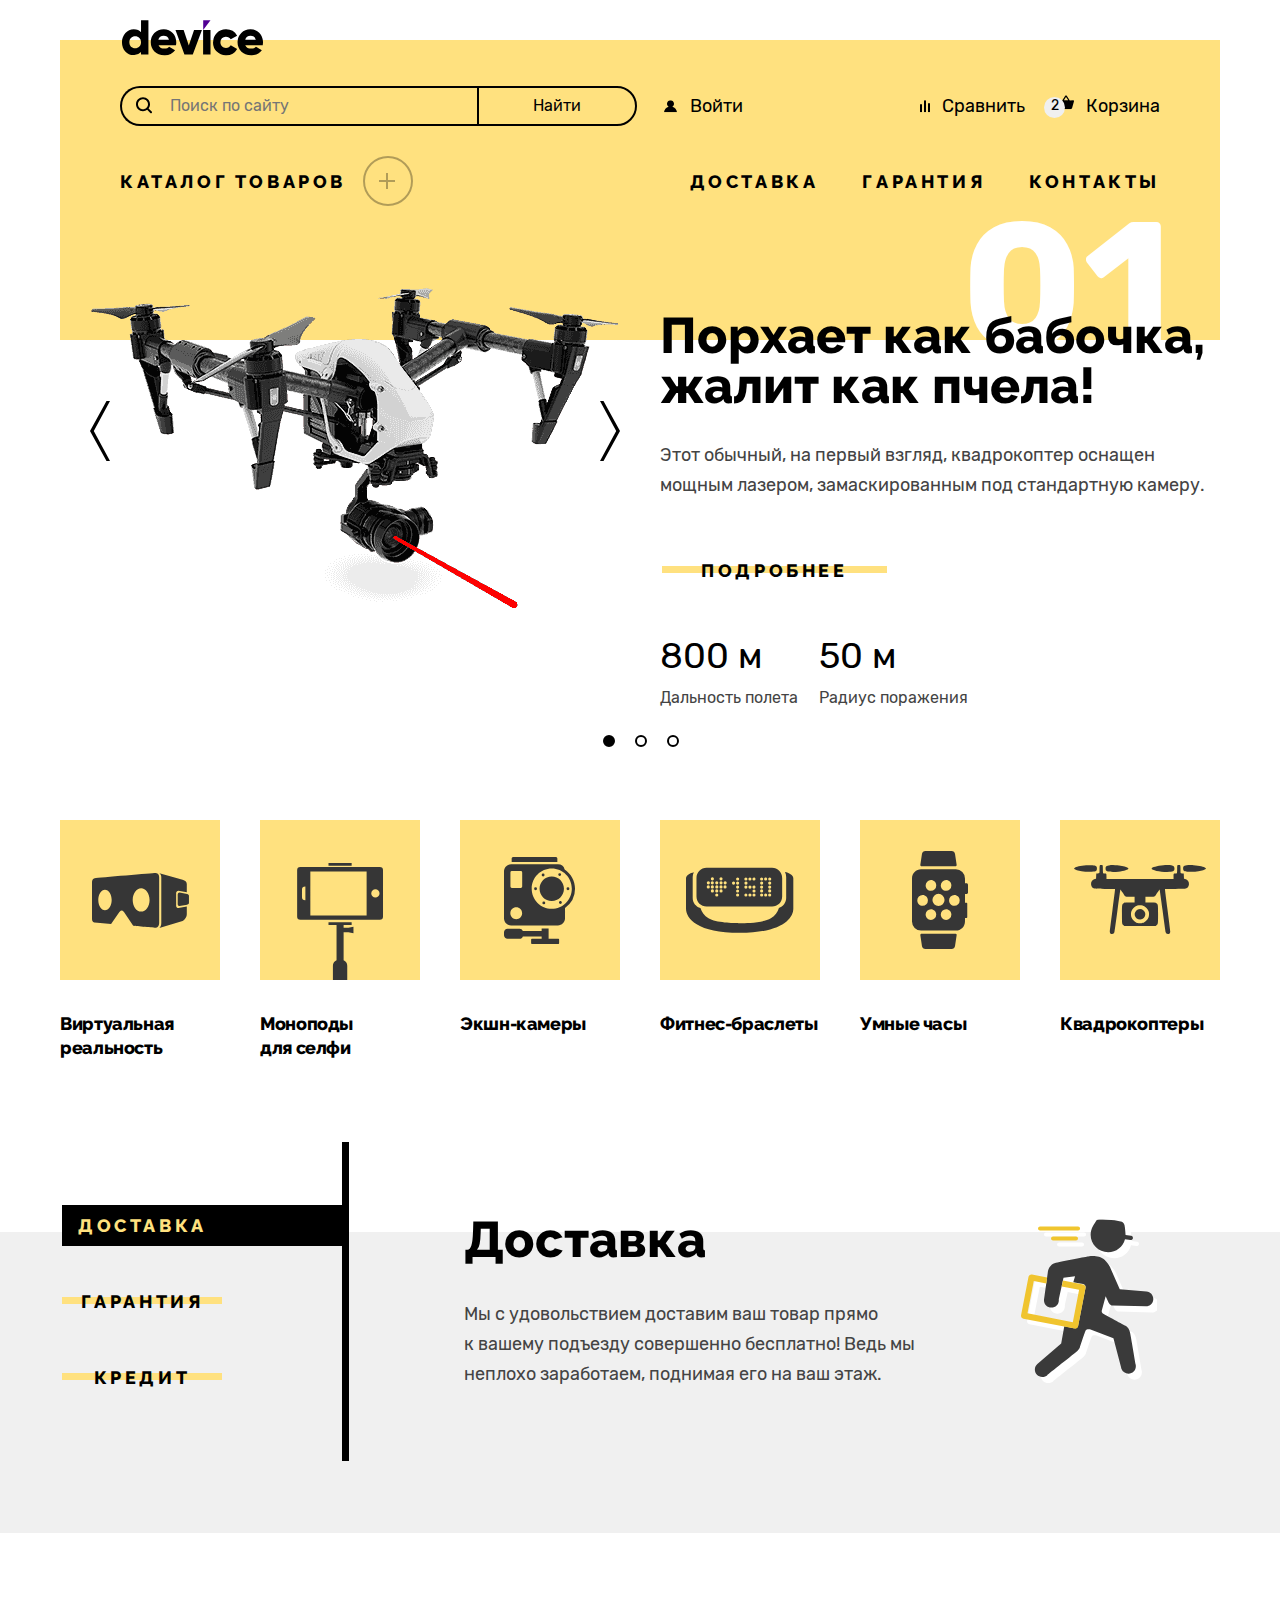
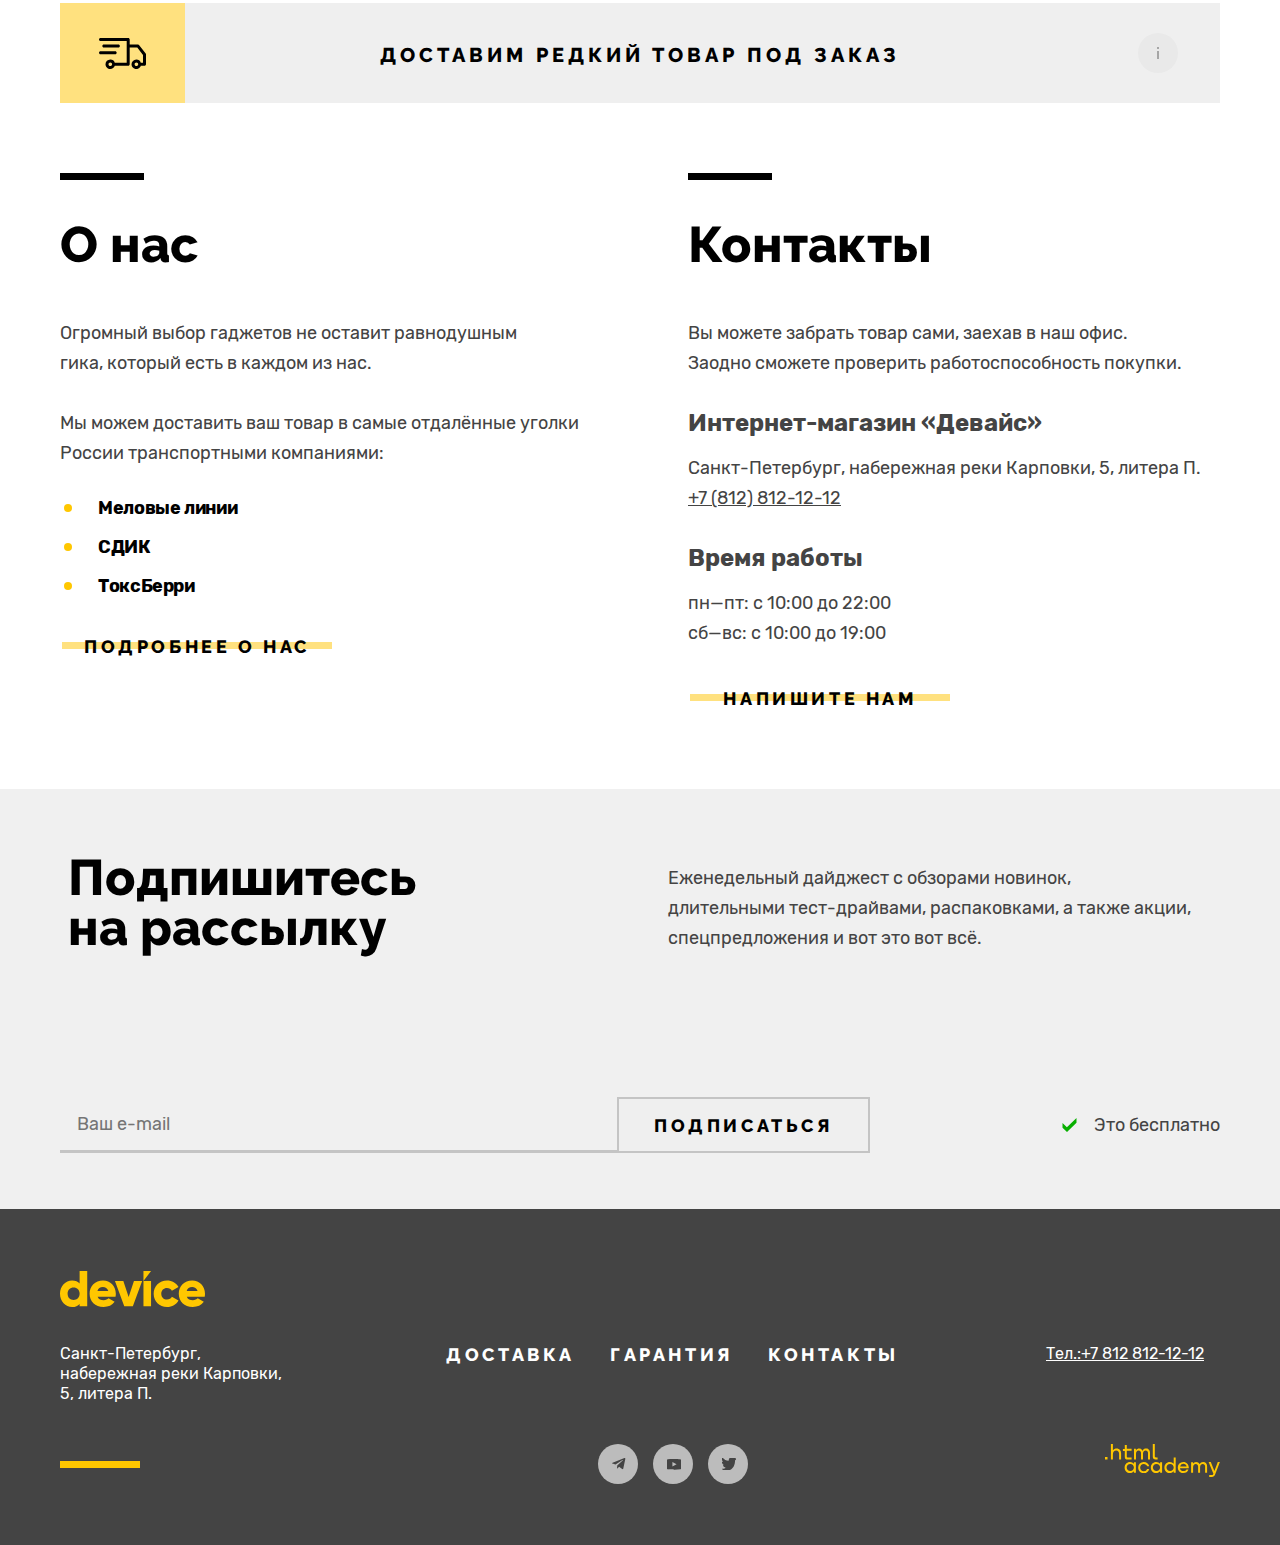
==== commit f297eb7b: "Дополнительные изменения 2" ====
--- a/index.html
+++ b/index.html
@@ -4,69 +4,80 @@
     <meta charset="utf-8">
     <title>Девайс</title>
     <link rel="stylesheet" href="styles/styles.css">
+    <link rel="icon" href="favicon.ico">
+    <link rel="icon" type="image/png" href="images/favicon.png">
   </head>
   <body>
-    <header class="page-header">
-      <a class="logo-device-header" href="#">
-      <img class="logo-device-image" src="images/logo.svg" width="145" height="36" alt="Логотип сайта Девайс.">
-    </a>
-
-    <div class="header-container">
-    <div class="header-search-custom">
-    <form class="site-search" action="https://echo.htmlacademy.ru/" method="get">
-      <label for="search" class="visually-hidden">Поле поиска по сайту.</label>
-      <input class="field" placeholder="Поиск по сайту" name="search" type="search" id="search">
-      <span class="outline"></span>
-     <button class="search" type="submit"><span class="search-button">Найти</span></button>
-    </form>
-
-   <nav class="navigation-custom">
-   <ul class="custom-menu">
-    <li class="navigation-custom-item">
-      <a class="login-user" href="#">Войти</a>
-    </li>
-
-   </ul>
-
-   <ul class="custom-menu">
-    <li class="navigation-custom-item">
-      <a class="compare-button" href="#">Сравнить</a>
-    </li>
-
-    <li class="navigation-custom-item navigation-custom-item-popover">
-      <a class="cart-button " href="#">Корзина</a>
-      <div class="popover popover-cart">
-        <h2 class="visually-hidden">Корзина пользователя.</h2>
-        <div class="popover-content">
-        <ul class="cart-items-list">
-        <li class="cart-item"><img class="slider-image-cart" src="images/catalog/product-1.jpg" width="39" height="43" alt="Любительская селфи-палка.">
-          <p class="cart-item-title">Любительская селфи-палка</p>
-          <button class="delete-cart" type="button"><span class="visually-hidden">Кнопка удалить из корзины.</span></button>
-        </li>
-        <li class="cart-item"><img class="slider-image-cart" src="images/catalog/product-2.jpg" width="39" height="43" alt="Профессиональная селфи-палка.">
-          <p class="cart-item-title">Профессиональная селфи-палка</p>
-          <button class="delete-cart" type="button"><span class="visually-hidden">Кнопка удалить из корзины.</span></button>
-        </li>
-        <div class="unification-cart">
-        <span class="quantity-cart">Товаров: 2</span>
-        <span class="amount-cart">Сумма: 2000 ₽</span>
-        </div>
-        </ul>
-        <a class="open-cart" href="#">Открыть корзину</a>
-        </div>
+   <header class="page-header">
+     <a class="logo-device-header" href="#">
+       <img class="logo-device-image" src="images/logo.svg" width="145" height="36" alt="Логотип сайта Девайс.">
+     </a>
+
+     <nav class="header-container">
+      <div class="header-search-custom">
+       <form class="site-search" action="https://echo.htmlacademy.ru/" method="get">
+        <label for="search" class="visually-hidden">Поле поиска по сайту.</label>
+        <input class="field" placeholder="Поиск по сайту" name="search" type="search" id="search">
+        <span class="outline"></span>
+        <button class="search" type="submit">
+         <span class="search-button">Найти</span>
+        </button>
+       </form>
+
+       <nav class="navigation-custom">
+        <ul class="custom-menu">
+         <li class="navigation-custom-item">
+          <a class="login-user" href="#">Войти</a>
+         </li>
+        </ul>
+        <ul class="custom-menu">
+         <li class="navigation-custom-item">
+          <a class="compare-button" href="#">Сравнить</a>
+         </li>
+         <li class="navigation-custom-item navigation-custom-item-popover">
+          <a class="cart-button" href="#">Корзина</a>
+          <div class="popover popover-cart">
+           <h2 class="visually-hidden">Корзина пользователя.</h2>
+           <div class="popover-content">
+            <ul class="cart-items-list">
+             <li class="cart-item">
+              <a class="cart-prodact-popover" href="#">
+                <img class="slider-image-cart" src="images/catalog/product-1.jpg" width="39" height="43" alt="Любительская селфи-палка.">
+                <p class="cart-item-title">Любительская селфи-палка</p>
+              </a>
+              <button class="delete-cart" type="button">
+               <span class="visually-hidden">Кнопка удалить из корзины.</span>
+              </button>
+             </li>
+             <li class="cart-item">
+               <a class="cart-prodact-popover" href="#">
+                 <img class="slider-image-cart" src="images/catalog/product-2.jpg" width="39" height="43" alt="Профессиональная селфи-палка.">
+                 <p class="cart-item-title">Профессиональная селфи-палка</p>
+               </a>
+               <button class="delete-cart" type="button">
+                <span class="visually-hidden">Кнопка удалить из корзины.</span>
+               </button>
+             </li>
+             <li class="unification-cart">
+              <span class="quantity-cart">Товаров: 2</span>
+              <span class="amount-cart">Сумма: 2000 ₽</span>
+             </li>
+            </ul>
+            <a class="open-cart" href="#">Открыть корзину</a>
+           </div>
+          </div>
+         </li>
+        </ul>
+       </nav>
       </div>
-      </li>
-      </div>
-
-    </ul>
-   </nav>
-      </div>
+     </nav>
 
       <nav class="navigation-item">
         <ul class="navigation-list">
           <li class="navigation-item navigation-catalog">
             <a class="navigation-link navigation-link-catalog" href="#">Каталог товаров
-              <span class="plus"></span></a>
+              <span class="plus"></span>
+            </a>
             <ul class="header-categories-list">
               <li class="header-categories-item">
                 <a class="header-categories-link" href="#">Виртуальная реальность</a>
@@ -100,53 +111,48 @@
             <a class="navigation-link" href="#">Контакты</a>
           </li>
         </ul>
-        </nav>
-   </div>
-    </header>
-
-    <main class="main-container main-index">
-      <div class="page-container">
-      <h1 class="visually-hidden">Интернет-магазин "Device".</h1>
-
+      </nav>
+   </header>
+
+   <main class="main-container main-index">
+     <div class="page-container">
+       <h1 class="visually-hidden">Интернет-магазин "Device".</h1>
       <section class="slide">
         <h2 class="visually-hidden">Слайдер с популярными товарами.</h2>
-      <div class="goods-slide">
-
-      <img class="slider-image" src="images/sliders/quadrocopter.png" width="560" height="560" alt="Квадрокоптер.">
-       <div class="slide-container">
-        <span class="slide-number">01</span>
-        <h2 class="heading">Порхает как бабочка, жалит как пчела!</h2>
-      <p class="subtitle">Этот обычный, на первый взгляд, квадрокоптер оснащен мощным лазером, замаскированным под стандартную камеру.
-      </p>
-      <a class="button button-more" href="#">Подробнее</a>
-        <ul class="dignity">
+        <div class="goods-slide">
+         <img class="slider-image" src="images/sliders/quadrocopter.png" width="560" height="560" alt="Квадрокоптер.">
+         <div class="slide-container">
+          <span class="slide-number">01</span>
+         <h2 class="heading">Порхает как бабочка, жалит как пчела!</h2>
+         <p class="subtitle">Этот обычный, на первый взгляд, квадрокоптер оснащен мощным лазером, замаскированным под стандартную камеру.
+         </p>
+         <a class="button button-more" href="#">Подробнее</a>
+         <ul class="dignity">
           <li class="specifications">800 м
             <span class="specifications-text">Дальность полета</span>
           </li>
           <li class="specifications">50 м
             <span class="specifications-text">Радиус поражения</span>
           </li>
-        </ul>
-      </div>
-      </div>
-
-      <div class="goods-slide invisible">
-
-        <img class="slider-image" src="images/sliders/bracelet.png" width="560" height="560" alt="Фитнес-браслет.">
-        <div class="slide-container">
+         </ul>
+         </div>
+        </div>
+
+        <div class="goods-slide invisible">
+         <img class="slider-image" src="images/sliders/bracelet.png" width="560" height="560" alt="Фитнес-браслет.">
+         <div class="slide-container">
           <span class="slide-number">02</span>
-        <h2 class="heading">Худеем <br>правильно!</h2>
-        <p class="subtitle">Мотивирующие фитнес-браслеты помогут найти в себе силы не пропускать занятия и соблюдать диету.
-        </p>
-        <a class="button button-more" href="#">Подробнее</a>
+          <h2 class="heading">Худеем <br>правильно!</h2>
+          <p class="subtitle">Мотивирующие фитнес-браслеты помогут найти в себе силы не пропускать занятия и соблюдать диету.
+          </p>
+          <a class="button button-more" href="#">Подробнее</a>
           <ul class="dignity">
             <li class="specifications">48 часов
               <span class="specifications-text">Без подзарядки</span>
             </li>
           </ul>
-        </div>
-      </div>
-
+         </div>
+        </div>
         <div class="goods-slide invisible">
 
           <img class="slider-image" src="images/sliders/selfie-stick.png" width="560" height="560" alt="Селфи-палка.">
@@ -166,208 +172,216 @@
             </ul>
         </div>
         </div>
-            <button class="slider-button slider-prev" type="button">
-               <span class="visually-hidden">Предыдущий слайд.</span>
+        <button class="slider-button slider-prev" type="button">
+          <span class="visually-hidden">Предыдущий слайд.</span>
+        </button>
+        <button class="slider-button slider-next" type="button">
+          <span class="visually-hidden">Следующий слайд.</span>
+        </button>
+
+        <ol class="slider-pagination">
+          <li class="slider-pagination-item">
+            <button class="slider-pagination-button slider-pagination-button-current" type="button">
+              <span class="visually-hidden">1 слайд.</span>
             </button>
-            <button class="slider-button slider-next" type="button">
-               <span class="visually-hidden">Следующий слайд.</span>
+          </li>
+          <li class="slider-pagination-item">
+            <button class="slider-pagination-button" type="button">
+              <span class="visually-hidden">2 слайд.</span>
             </button>
-
-          <ol class="slider-pagination">
-            <li class="slider-pagination-item">
-              <button class="slider-pagination-button slider-pagination-button-current" type="button">
-                <span class="visually-hidden">1 слайд</span>
-              </button>
-            </li>
-            <li class="slider-pagination-item">
-              <button class="slider-pagination-button" type="button">
-                <span class="visually-hidden">2 слайд</span>
-              </button>
-            </li>
-            <li class="slider-pagination-item">
-              <button class="slider-pagination-button" type="button">
-                <span class="visually-hidden">3 слайд</span>
-              </button>
-            </li>
-          </ol>
-       </section>
-
-    <section class="catalog-categories">
-      <h2 class="visually-hidden">Категории каталога.</h2>
-      <ul class="catalog-categories-list">
-        <li class="catalog-categories-item">
-          <a class="catalog-categories-link catalog-categories-virtual" href="#">
-        <div class="catalog-categories-title"> Виртуальная реальность</div></a>
-        </li>
-
-        <li class="catalog-categories-item">
+          </li>
+          <li class="slider-pagination-item">
+            <button class="slider-pagination-button" type="button">
+              <span class="visually-hidden">3 слайд.</span>
+            </button>
+          </li>
+        </ol>
+      </section>
+
+      <section class="catalog-categories">
+        <h2 class="visually-hidden">Категории каталога.</h2>
+        <ul class="catalog-categories-list">
+          <li class="catalog-categories-item">
+            <a class="catalog-categories-link catalog-categories-virtual" href="#">
+             <div class="catalog-categories-title"> Виртуальная реальность
+             </div>
+            </a>
+          </li>
+
+          <li class="catalog-categories-item">
            <a class="catalog-categories-link catalog-categories-monopods" href="catalog.html">
-        <div class="catalog-categories-title"> Моноподы для селфи</div></a>
-        </li>
-
-        <li class="catalog-categories-item">
+            <div class="catalog-categories-title"> Моноподы<br> для селфи
+            </div>
+           </a>
+          </li>
+
+          <li class="catalog-categories-item">
            <a class="catalog-categories-link catalog-categories-action" href="#">
-            <div class="catalog-categories-title">Экшн-камеры</div></a>
-        </li>
-
-        <li class="catalog-categories-item">
-          <a class="catalog-categories-link catalog-categories-fitness" href="#">
-           <div class="catalog-categories-title">Фитнес-браслеты</div></a>
-        </li>
-
-        <li class="catalog-categories-item">
-          <a class="catalog-categories-link catalog-categories-watch" href="#">
-            <div class="catalog-categories-title">Умные часы</div></a>
-        </li>
-
-        <li class="catalog-categories-item">
+            <div class="catalog-categories-title">Экшн-камеры
+            </div>
+           </a>
+          </li>
+
+          <li class="catalog-categories-item">
+           <a class="catalog-categories-link catalog-categories-fitness" href="#">
+            <div class="catalog-categories-title">Фитнес-браслеты
+            </div>
+           </a>
+          </li>
+
+          <li class="catalog-categories-item">
+           <a class="catalog-categories-link catalog-categories-watch" href="#">
+            <div class="catalog-categories-title">Умные часы
+            </div>
+           </a>
+          </li>
+
+          <li class="catalog-categories-item">
            <a class="catalog-categories-link catalog-categories-quadrocopter" href="#">
-            <div class="catalog-categories-title">Квадрокоптеры</div></a>
-        </li>
-      </ul>
-    </section>
-
-    <section class="advantages-more ">
-      <div class="advantages-more-container">
-      <div class="tabs">
-        <button class="button tablink-current" type="button">Доставка</button>
-        <button class="button tablinks-noselected" type="button">Гарантия</button>
-        <button class="button tablinks-noselected" type="button">Кредит</button>
-      </div>
-      <div class="tabcontent-group">
-      <section class="tabcontent tabcontent-current tabcontent-delivery">
-        <h2 class="tabcontent-title">Доставка</h2>
-        <p class="tabcontent-text">Мы с удовольствием доставим ваш товар прямо
-          к вашему подъезду совершенно бесплатно! Ведь
-          мы неплохо заработаем, поднимая его на ваш этаж.</p>
+            <div class="catalog-categories-title">Квадрокоптеры
+            </div>
+           </a>
+          </li>
+        </ul>
       </section>
-      <section class="tabcontent tabcontent-warranty invisible">
-        <h2 class="tabcontent-title">Гарантия</h2>
-        <p class="tabcontent-text">Если из-за возгорания купленного у нас товара у вас
-          сгорит дом — не переживайте, мы выдадим вам новый.
-          Товар, не дом, конечно же.</p>
+
+      <section class="advantages-more ">
+        <h2 class="visually-hidden">Подробнее о преимуществах.</h2>
+        <div class="advantages-more-container">
+          <div class="tabs">
+            <button class="button tablink-current" type="button">Доставка</button>
+            <button class="button tablinks-noselected" type="button">Гарантия</button>
+            <button class="button tablinks-noselected" type="button">Кредит</button>
+          </div>
+          <div class="tabcontent-group">
+            <section class="tabcontent tabcontent-current tabcontent-delivery">
+              <h3 class="tabcontent-title">Доставка</h3>
+              <p class="tabcontent-text">Мы с удовольствием доставим ваш товар прямо<br>
+               к вашему подъезду совершенно бесплатно! Ведь
+               мы неплохо заработаем, поднимая его на ваш этаж.
+              </p>
+            </section>
+            <section class="tabcontent tabcontent-warranty invisible">
+              <h3 class="tabcontent-title">Гарантия</h3>
+              <p class="tabcontent-text">Если из-за возгорания купленного у нас товара у вас
+              сгорит дом — не переживайте, мы выдадим вам новый.
+              Товар, не дом, конечно же.</p>
+            </section>
+            <section class="tabcontent tabcontent-credit invisible">
+              <h3 class="tabcontent-title">Кредит</h3>
+              <p class="tabcontent-text">Залезть в долговую яму стало проще! Кредитные консультанты подберут для вас наиболее выгодные условия кредита. Выгодные для банка, разумеется.</p>
+            </section>
+          </div>
+        </div>
       </section>
-      <section class="tabcontent tabcontent-credit invisible">
-        <h2 class="tabcontent-title">Кредит</h2>
-        <p class="tabcontent-text">Залезть в долговую яму стало проще! Кредитные консультанты подберут для вас наиболее выгодные условия кредита. Выгодные для банка, разумеется.</p>
-      </section>
-      </div>
-    </div>
-    </section>
-
-      <button class="order-batton" type="button">
+
+      <button class="order-button" type="button">
        Доставим редкий товар под заказ
       </button>
 
       <div class="about-container">
-      <section class="about-block">
-        <h2 class="appointment-title">О нас</h2>
-        <p class="about-text">Огромный выбор гаджетов не оставит равнодушным гика, который есть в каждом из нас.</p>
-        <p class="about-text">Мы можем доставить ваш товар в самые отдалённые уголки России транспортными компаниями:</p>
-        <ul class="delivery-list">
-          <li class="delivery-item">
-            <p class="delivery-link" href="#">Меловые линии</p>
-          </li>
+        <section class="about-block">
+          <h2 class="appointment-title">О нас</h2>
+          <p class="about-text">Огромный выбор гаджетов не оставит равнодушным<br> гика, который есть в каждом из нас.</p>
+          <p class="about-text">Мы можем доставить ваш товар в самые отдалённые уголки России транспортными компаниями:</p>
+          <ul class="delivery-list">
             <li class="delivery-item">
-              <p class="delivery-link" href="#">СДИК</p>
+              <p class="delivery-link">Меловые линии</p>
             </li>
             <li class="delivery-item">
-              <p class="delivery-link" href="#">ТоксБерри</p>
+              <p class="delivery-link">СДИК</p>
             </li>
-        </ul>
-
-        <a class="button about" href="#">Подробнее о нас</a>
-
-      </section>
-
-      <section class="contacts">
-        <h2 class="contacts-title">Контакты</h2>
-        <p class="contacts-text">Вы можете забрать товар сами, заехав в наш офис.<br>Заодно сможете проверить работоспособность покупки. </p>
-        <p class="contacts-subtitle">Интернет-магазин «Девайс»</p>
-        <p class="contacts">Санкт-Петербург, набережная реки Карповки, 5, литера П.</p>
-        <a class="contacts-phone" href="tel:+78128121212">+7 812 812-12-12</a>
-        <p class="contacts-subtitle">Время работы</p>
-        <p class="contacts-time">пн—пт: с 10:00 до 22:00 <br> сб—вс: с 10:00 до 19:00</p>
-
-        <a class="button email" href="#">Напишите нам</a>
-      </section>
-    </div>
+            <li class="delivery-item">
+              <p class="delivery-link">ТоксБерри</p>
+            </li>
+          </ul>
+          <a class="button about" href="#">Подробнее о нас</a>
+        </section>
+
+        <section class="contacts">
+          <h2 class="contacts-title">Контакты</h2>
+          <p class="contacts-text">Вы можете забрать товар сами, заехав в наш офис.<br>Заодно сможете проверить работоспособность покупки. </p>
+          <p class="contacts-subtitle">Интернет-магазин «Девайс»</p>
+          <p class="contacts-address">Санкт-Петербург, набережная реки Карповки, 5, литера П.</p>
+          <a class="contacts-phone" href="tel:+78128121212">+7 (812) 812-12-12</a>
+          <p class="contacts-subtitle">Время работы</p>
+          <p class="contacts-time">пн—пт: с 10:00 до 22:00 <br> сб—вс: с 10:00 до 19:00</p>
+          <a class="button email" href="#">Напишите нам</a>
+        </section>
+      </div>
 
       <section class="subscription">
         <div class="newsletter-container">
-      <h2 class="newsletter-title">Подпишитесь на рассылку</h2>
-      <p class="newsletter">Еженедельный дайджест с обзорами новинок, длительными тест-драйвами, распаковками, а также акции, спецпредложения и вот это вот всё.</p>
+          <h2 class="newsletter-title">Подпишитесь на рассылку</h2>
+          <p class="newsletter">Еженедельный дайджест с обзорами новинок,<br> длительными тест-драйвами, распаковками, а также акции, спецпредложения и вот это вот всё.</p>
+        </div>
+        <div class="form-container"> <!--чтобы увидеть класс ошибки, добавьте input class="field-email-error"-->
+          <form class="newsletter-form" action="https://echo.htmlacademy.ru/" method="post">
+            <label for="newsletter-email" class="visually-hidden">Email.</label>
+            <input class="field-email" placeholder="Ваш e-mail" type="email" name="newsletter-email" id="newsletter-email" required>
+            <button class="button-newsletter" type="submit">Подписаться</button>
+          </form>
+          <span class="tick">Это бесплатно</span>
+        </div>
+      </section>
      </div>
-     <div class="form-container"> <!--чтобы увидеть класс ошибки, добавьте input class="field-email-error"-->
-      <form class="newsletter-form" action="https://echo.htmlacademy.ru/" method="post">
-        <label for="newsletter-email" class="visually-hidden">Email</label>
-        <input class="field-email" placeholder="Ваш e-mail" type="email" name="newsletter-email" id="newsletter-email" required>
-        <button class="button-newsletter" type="submit">Подписаться</button>
-      </form>
-      <span class="tick">Это бесплатно</span>
-      </div>
-      </section>
-    </div>
-    </main>
-
-    <footer class="page-footer">
+   </main>
+
+   <footer class="page-footer">
       <div class="footer-container">
         <a class="logo-device-link" href="index.html">
-        <img class="footer-contacts-logo" src="images/logo-footer.svg" alt="Логотип Девайс.">
+          <img class="footer-contacts-logo" src="images/logo-footer.svg" width="145" height="36" alt="Логотип Девайс.">
         </a>
         <section class="footer-contacts">
-        <h2 class="visually-hidden">Контакты.</h2>
-
-        <address class="footer-contacts-address">
-          <p class="about-text-footer">Санкт-Петербург, набережная реки Карповки, 5, литера П.</p>
-        </address>
-      </section>
+          <h2 class="visually-hidden">Контакты.</h2>
+          <address class="footer-contacts-address">
+            <p class="about-text-footer">Санкт-Петербург, набережная реки Карповки, 5, литера П.</p>
+          </address>
+        </section>
 
         <ul class="advantages-footer">
-        <li class="advantages-item">
-          <a class="advantages-link" href="#">Доставка</a>
-        </li>
-        <li class="advantages-item">
-          <a class="advantages-link" href="#">Гарантия</a>
-        </li>
-        <li class="advantages-item">
-          <a class="advantages-link" href="#">Контакты</a>
-        </li>
-        </ul>
-
-
-      <a class="footer-contacts-address-phone" href="tel:+78128121212">Тел.:+7 812 812-12-12</a>
-
-      <div class="line-footer"></div>
-
-      <ul class="footer-social">
-        <li class="footer-social-item">
-          <a class="social-link social-link-tg" href="https://t.me/htmlacademy">
-          <span class="visually-hidden">Телеграм.</span>
+          <li class="advantages-item">
+            <a class="advantages-link" href="#">Доставка</a>
+          </li>
+          <li class="advantages-item">
+            <a class="advantages-link" href="#">Гарантия</a>
+          </li>
+          <li class="advantages-item">
+            <a class="advantages-link" href="#">Контакты</a>
+          </li>
+        </ul>
+
+        <a class="footer-contacts-address-phone" href="tel:+78128121212">Тел.:+7 812 812-12-12</a>
+
+        <div class="line-footer"></div>
+
+        <ul class="footer-social">
+          <li class="footer-social-item">
+            <a class="social-link social-link-tg" href="https://t.me/htmlacademy">
+            <span class="visually-hidden">Телеграм.</span>
+            </a>
+          </li>
+          <li class="footer-social-item">
+            <a class="social-link social-link-yt" href="https://www.youtube.com/user/htmlacademyru">
+            <span class="visually-hidden">Youtube.</span>
+            </a>
+          </li>
+          <li class="footer-social-item">
+            <a class="social-link social-link-tw" href="https://twitter.com/htmlacademy_ru">
+            <span class="visually-hidden">Твиттер.</span>
+            </a>
+          </li>
+        </ul>
+
+        <p class="academy-logo">
+          <a class="htmlacademy-link" href="https://htmlacademy.ru/">
+            <span class="visually-hidden">Ссылка на сайт Htmlacademy.</span>
           </a>
-        </li>
-        <li class="footer-social-item">
-          <a class="social-link social-link-yt" href="https://www.youtube.com/user/htmlacademyru">
-          <span class="visually-hidden">Youtube.</span>
-          </a>
-        </li>
-        <li class="footer-social-item">
-          <a class="social-link social-link-tw" href="https://twitter.com/htmlacademy_ru">
-           <span class="visually-hidden">Твиттер.</span>
-          </a>
-        </li>
-      </ul>
-
-      <p class="academy-logo">
-        <a class="htmlacademy-link" href="https://htmlacademy.ru/">
-          <span class="visually-hidden">Ссылка на сайт Htmlacademy.</span>
-        </a>
-      </p>
-
-    </div>
-    </footer>
-
-    <div class="modal-container">
+        </p>
+      </div>
+   </footer>
+
+   <div class="modal-container">
       <div class="modal modal-case">
         <button class="modal-close-button" type="button">
           <span class="visually-hidden">Закрыть.</span>
@@ -376,60 +390,56 @@
           <h2 class="modal-title">Доставка под заказ</h2>
           <form class="modal-form" action="https://echo.htmlacademy.ru/" method="post">
             <div class="user-modal">
-
               <p class="field-group">
-              <label class="modal-sabtitle" for="entering-name">Ваше имя:</label>
-              <input class="modal-form-field modal-form-field-name" type="text" id="entering-name" name="entering-name" placeholder="Введите имя">
-            </p>
-
-            <p class="field-group field-group-error"><!--Чтобы ивидеть класс ошибки, добавьте input class="error-modal-email"-->
-              <label class="modal-sabtitle" for="entering-mail">Ваш e-mail:</label>
-              <input class="modal-form-field modal-form-field-email error-modal-email" type="email" id="entering-mail" name="entering-mail" placeholder="Ваш e-mail" value="почта">
-            </p>
-              <span class="input-error-signature">Забавный у вас адрес</span>
-          </div>
-          <div class="goods-modal">
-
-            <p class="field-group">
-              <label class="modal-sabtitle" for="order-field">Что нужно привезти:
-              </label>
-              <input class="modal-form-field modal-form-field-prodact" type="text" id="order-field" name="order-field" placeholder="В свободной форме">
-            </p>
-
-            <p class="field-group">
-              <span class="modal-sabtitle-quantity">
-              <label class="modal-sabtitle " for="quantity-goods">Количество:
-                <span class="tooltip">
-                <button class="tooltip-toggle" type="button" aria-labelledby="tooltip-delivery-information">
-                </button>
-                <span class="tooltip-text" id="tooltip-delivery-information" role="tooltip">Постараемся найти, сколько нужно. Привезём сколько получится по требованиям
-                  к провозу багажа.
+                <label class="modal-sabtitle" for="entering-name">Ваше имя:</label>
+                <input class="modal-form-field modal-form-field-name" type="text" id="entering-name" name="entering-name" placeholder="Введите имя">
+              </p>
+              <p class="field-group"><!--Чтобы ивидеть класс ошибки, добавьте input class="error-modal-email"-->
+                <label class="modal-sabtitle" for="entering-mail">Ваш e-mail:</label>
+                <input class="modal-form-field modal-form-field-email error-modal-email" type="email" id="entering-mail" name="entering-mail" placeholder="Ваш e-mail" value="почта">
+                <span class="input-error-signature">Забавный у вас адрес</span>
+              </p>
+            </div>
+            <div class="goods-modal">
+              <p class="field-group">
+                <label class="modal-sabtitle" for="order-field">Что нужно привезти:
+                </label>
+                <input class="modal-form-field modal-form-field-prodact" type="text" id="order-field" name="order-field" placeholder="В свободной форме">
+              </p>
+              <p class="field-group">
+                <span class="modal-sabtitle-quantity">
+                  <label class="modal-sabtitle " for="quantity-goods">Количество:
+                    <span class="tooltip">
+                      <button class="tooltip-toggle" type="button" aria-labelledby="tooltip-delivery-information" id="quantity-goods">
+                      </button>
+                      <span class="tooltip-text" id="tooltip-delivery-information" role="tooltip">Постараемся найти, сколько нужно. Привезём сколько получится по требованиям
+                        к провозу багажа.
+                      </span>
+                    </span>
+                  </label>
                 </span>
+                <!--Чтобы увидеть класс ошибки, добавьте span класс quantity-inner-error-->
+                <span class="quantity-inner">
+                  <button class="button-minus" type="button">
+                    <span class="visually-hidden">Кнопка уменьшения количества товаров.
+                    </span>
+                  </button>
+                  <input class="modal-form-field modal-form-field-quantity" type="number" id="change-quantity-goods" name="change-quantity-goods" value="1">
+                  <button class="button-plus" type="button">
+                    <span class="visually-hidden">Кнопка увеличения количества товаров.
+                    </span>
+                  </button>
                 </span>
-              </label>
+              </p>
+            </div>
+            <button class="button" type="submit">
+              <span class="modal-button">Отправить
               </span>
-             <span class="quantity-inner"><!--Чтобы увидеть класс ошибки, добавьте-->
-              <button class="button-minus" type="button">
-                <span class="visually-hidden">Кнопка уменьшения количества товаров.
-                </span>
-              </button>
-              <input class="modal-form-field modal-form-field-quantity error-modal-quantity" type="number" id="quantity-goods" name="quantity-goods" value="1">
-              <button class="button-plus" type="button">
-                <span class="visually-hidden">Кнопка увеличения количества товаров.
-                </span>
-              </button>
-             </span>
-            </p>
-            </div>
-          <button class="button" type="submit">
-            <span class="modal-button">Отправить
-            </span>
-          </button>
-        </div>
+            </button>
           </form>
         </section>
       </div>
-    </div>
+   </div>
 
   </body>
 </html>
--- a/styles/styles.css
+++ b/styles/styles.css
@@ -5,6 +5,7 @@
   font-style: normal;
   font-display: swap;
 }
+
 @font-face {
   font-family: "Rubik";
   font-weight: 400;
@@ -12,6 +13,7 @@
   src: url("../fonts/rubik/rubik-400.woff2") format("woff2");
   font-display: swap;
 }
+
 @font-face {
   font-family: "Rubik";
   font-weight: 700;
@@ -20,9 +22,12 @@
   font-display: swap;
 }
 
-*, *::after, *::before {
+*,
+*::after,
+*::before {
   box-sizing: border-box;
 }
+
 html {
   height: 100%;
 }
@@ -76,7 +81,7 @@
   padding-left: 60px;
   padding-right: 60px;
   margin: 40px auto 0;
-  background-color:#ffe17f
+  background-color: #ffe17f;
 }
 
 .page-header-catalog {
@@ -85,7 +90,7 @@
   padding-right: 60px;
   padding-bottom: 21px;
   margin: 40px auto 0;
-  background-color:#ffe17f
+  background-color: #ffe17f;
 }
 
 .header-container {
@@ -102,21 +107,23 @@
 .site-search {
   margin-right: 26px;
   display: flex;
+  align-items: flex-start;
 }
 
 .field {
   background-image: url("../images/icons/search.svg");
   background-repeat: no-repeat;
-  background-position: 16px;
-  padding: 10px;
+  background-position: left 14px top 9px;
+  padding: 6px;
+  min-height: 40px;
   padding-left: 48px;
-  width: 359px;
+  width: 357px;
   background-color: transparent;
   font-family: "Rubik", sans-serif;
   font-size: 16px;
   line-height: 20px;
   border-radius: 22px 0 0 22px;
-  border:2px solid #000000;
+  border: 2px solid #000000;
   border-right: none;
   outline: none;
 }
@@ -125,7 +132,7 @@
   opacity: 0.3;
 }
 
-.field:focus-visible+.outline {
+.field:focus-visible + .outline {
   display: block;
   outline: 2px solid #af4fff;
   width: 360px;
@@ -138,18 +145,18 @@
 }
 
 .search {
-  padding: 10px;
+  padding: 5px;
   width: 160px;
   background-color: transparent;
   font-family: "Rubik", sans-serif;
   font-size: 16px;
   line-height: 20px;
   border-radius: 0 22px 22px 0;
-  border:2px solid hsl(0, 0%, 0%);
+  border: 2px solid hsl(0, 0%, 0%);
   cursor: pointer;
   position: relative;
   outline: none;
-
+  min-height: 40px;
 }
 
 .search:focus-visible::before {
@@ -187,6 +194,7 @@
   padding: 0;
   display: flex;
   list-style-type: none;
+  position: relative;
 }
 
 .navigation-custom {
@@ -195,10 +203,6 @@
   flex-wrap: wrap;
   width: 521px;
   justify-content: space-between;
-}
-
-.navigation-custom-item {
-  position: relative;
 }
 
 .login-user {
@@ -224,6 +228,7 @@
 .login-user:active {
   opacity: 0.3;
 }
+
 .wrapper-navigation {
   display: flex;
   width: 471px;
@@ -263,8 +268,8 @@
 .cart-button {
   background-image: url("../images/icons/card.svg");
   background-repeat: no-repeat;
-  background-position: left;
-  padding-left: 28px;
+  background-position: 7px top;
+  padding-left: 35px;
   color: inherit;
   text-decoration: inherit;
   font-family: "Rubik", sans-serif;
@@ -272,6 +277,24 @@
   line-height: 30px;
 }
 
+.cart-button::before {
+  content: "2";
+  width: 21px;
+  height: 21px;
+  color: #000000;
+  background-color: #f0f0f0;
+  border-radius: 50%;
+  position: absolute;
+  right: 95px;
+  top: 6px;
+  text-align: center;
+  font-family: "Rubik", sans-serif;
+  font-size: 14px;
+  font-style: normal;
+  font-weight: 400;
+  line-height: normal;
+}
+
 .cart-button:hover {
   opacity: 0.6;
 }
@@ -284,19 +307,12 @@
   opacity: 0.3;
 }
 
-.navigation-custom-item-popover:focus-within .popover-cart {
-  display: block;
-}
-
-.popover-cart {
-  display: none;
-}
-
 .wrapper-navigation {
   display: flex;
   width: 471px;
   justify-content: space-between;
 }
+
 .main-container {
   flex-grow: 1;
 }
@@ -314,7 +330,7 @@
   display: flex;
   list-style-type: none;
   align-items: center;
-  gap: 45px;
+  gap: 44px;
 }
 
 .navigation-catalog {
@@ -337,9 +353,10 @@
   letter-spacing: 3.6px;
   text-transform: uppercase;
   align-items: center;
-}
-
-.navigation-link:hover{
+  outline-offset: -2px;
+}
+
+.navigation-link:hover {
   opacity: 0.6;
 }
 
@@ -351,7 +368,7 @@
   opacity: 0.3;
 }
 
-.navigation-link:active .plus::after{
+.navigation-link:active .plus::after {
   display: none;
 }
 
@@ -359,8 +376,16 @@
   opacity: 1;
 }
 
-.navigation-link-catalog:active +.header-categories-list {
+.navigation-link-catalog:active + .header-categories-list {
   display: grid;
+}
+
+.navigation-link-catalog:hover {
+  opacity: 1;
+}
+
+.navigation-link-catalog:hover .plus {
+  opacity: 1;
 }
 
 .plus {
@@ -369,12 +394,14 @@
   border-radius: 50%;
   border: 2px solid #000000;
   opacity: 0.3;
-  margin-left: 7px;
+  margin-left: 17px;
   position: relative;
   right: 0;
-}
-
-.plus::before, .plus::after {
+  flex-shrink: 0;
+}
+
+.plus::before,
+.plus::after {
   content: "";
   position: absolute;
   width: 16px;
@@ -388,21 +415,16 @@
   transform: rotate(90deg);
 }
 
-/* класс активного пункта
-.active {
-  border-bottom: 2px solid #000000
-}*/
-
 .header-categories-list {
+  display: grid;
   z-index: 3;
   left: -60px;
-  padding: 27px 60px 15px;
+  padding: 12px 60px 40px;
   background-color: #ffe17f;
   width: 1160px;
   position: absolute;
-  display: grid;
-  grid-template-columns: 222px 211px 211px;
-  min-height: 156px;
+  grid-template-columns: 252px 211px 211px;
+  min-height: 161px;
   list-style-type: none;
   display: none;
 }
@@ -432,7 +454,7 @@
   margin-top: 0;
   margin-bottom: 29px;
   padding: 0;
-  font-family: "Raleway",sans-serif;
+  font-family: "Raleway", sans-serif;
   font-size: 50px;
   font-weight: 800;
   line-height: 50px;
@@ -444,11 +466,12 @@
   color: #444444;
   font-family: "Rubik", sans-serif;
   line-height: 30px;
- }
+}
 
 .button {
-  background-image: linear-gradient(to bottom,transparent 16px,#ffe17f 16px 24px,transparent 24px);
+  background-image: linear-gradient(to bottom, transparent 38%, #ffe17f 38% 57%, transparent 57%);
   width: 200px;
+  margin-left: 2px;
   padding: 10px 5px;
   display: block;
   color: #000000;
@@ -477,19 +500,20 @@
 }
 
 .button-more {
-  width: 220px;
+  width: 225px;
   margin-bottom: 50px;
 }
+
 .slide-number {
-  top: 0;
-  position: absolute;
-  display: block;
-  right: 50px;
+  top: 2px;
+  position: absolute;
+  display: block;
+  right: 48px;
   margin-top: 81px;
   width: 250px;
   color: #ffffff;
   text-align: right;
-  font-family: Rubik;
+  font-family: "Rubik", sans-serif;
   font-size: 180px;
   font-style: normal;
   font-weight: 700;
@@ -501,6 +525,7 @@
   padding-right: 40px;
   max-width: 100%;
   height: auto;
+  width: 600px;
 }
 
 .slide {
@@ -518,7 +543,9 @@
 
 .goods-slide {
   margin-top: -150px;
-  display: flex;
+  margin-bottom: -22px;
+  display: flex;
+  align-items: flex-start;
 }
 
 .invisible {
@@ -528,11 +555,11 @@
 
 .slider-button {
   cursor: pointer;
-   width: 20px;
+  width: 20px;
   height: 60px;
   border: none;
   position: absolute;
-   background-image: url("../images/sliders/back.svg");
+  background-image: url("../images/sliders/back.svg");
   background-repeat: no-repeat;
 }
 
@@ -541,18 +568,17 @@
   background-color: inherit;
   left: 30px;
   top: 211px;
-
 }
 
 .slider-next {
   transform: rotate(180deg);
   background-position: right;
   background-color: inherit;
-  left: 500px;
+  left: 540px;
   top: 211px;
 }
 
-.slider-button:hover{
+.slider-button:hover {
   opacity: 0.6;
 }
 
@@ -571,6 +597,7 @@
   padding: 0;
   list-style-type: none;
   flex-wrap: wrap;
+  margin-left: 21px;
 }
 
 .slider-pagination-button {
@@ -594,7 +621,7 @@
 }
 
 .slider-pagination-button:focus-visible::before {
-  content:"";
+  content: "";
   display: block;
   position: absolute;
   width: 16px;
@@ -618,7 +645,7 @@
 .specifications {
   margin: 0;
   padding: 0;
-  padding-right: 20px;
+  padding-right: 21px;
   list-style-type: none;
   font-family: "Rubik", sans-serif;
   font-size: 36px;
@@ -675,7 +702,7 @@
   display: block;
 }
 
-.catalog-categories-link:hover::before{
+.catalog-categories-link:hover::before {
   background-color: #ffc700;
 }
 
@@ -692,23 +719,24 @@
 }
 
 .catalog-categories-monopods::before {
-  background-image: url("../images/product-categories/category-2.svg")
+  background-image: url("../images/product-categories/category-2.svg");
+  background-position: bottom;
 }
 
 .catalog-categories-action::before {
-  background-image: url("../images/product-categories/category-3.svg")
+  background-image: url("../images/product-categories/category-3.svg");
 }
 
 .catalog-categories-fitness::before {
-  background-image: url("../images/product-categories/category-4.svg")
+  background-image: url("../images/product-categories/category-4.svg");
 }
 
 .catalog-categories-watch::before {
-  background-image: url("../images/product-categories/category-5.svg")
+  background-image: url("../images/product-categories/category-5.svg");
 }
 
 .catalog-categories-quadrocopter::before {
-  background-image: url("../images/product-categories/category-6.svg")
+  background-image: url("../images/product-categories/category-6.svg");
 }
 
 .catalog-categories-title {
@@ -717,9 +745,9 @@
 
 .tabs {
   border-right: 7px solid #000000;
-  padding-top: 60px;
-  margin-right: 116px;
-  padding-bottom: 60px;
+  padding-top: 63px;
+  margin-right: 115px;
+  padding-bottom: 28px;
   flex-wrap: wrap;
   justify-content: center;
   display: flex;
@@ -757,41 +785,25 @@
 }
 
 .tablinks-noselected {
-  background-image: linear-gradient(to bottom,transparent 16px,#ffe17f 16px 24px,transparent 24px);
+  background-image: linear-gradient(to bottom, transparent 38%, #ffe17f 38% 57%, transparent 57%);
   width: 160px;
   background-color: transparent;
   margin-bottom: 35px;
 }
 
-.tablinks-noselekted:hover {
-  background: #000000;
-  color: #ffe17f;
-  width: 280px;
-}
-
-.tablinks-noselekted:active {
-  background: #000000;
-  color: #ffe17f;
-  width: 280px;
-}
-
-.tablinks-noselekted:focus-visible {
-  outline: 2px solid #af4fff;
-}
-
 .tablinks:last-child {
-  margin-bottom: 0
+  margin-bottom: 0;
 }
 
 .tabcontent {
   width: 694px;
-  padding-top: 60px;
+  padding-top: 48px;
 }
 
 .tabcontent-delivery {
   background-image: url("../images/advantages/delivery.svg");
   background-repeat: no-repeat;
-  background-position: right;
+  background-position: right 1px top 77px;
 }
 
 .tabcontent-warranty {
@@ -808,7 +820,7 @@
 }
 
 .tabcontent-title {
-  margin-top: 0;
+  margin-top: 25px;
   margin-bottom: 34px;
   font-family: "Raleway", sans-serif;
   font-size: 50px;
@@ -817,7 +829,7 @@
 }
 
 .tabcontent-text {
-  width: 452px;
+  width: 455px;
   color: #444444;
   font-family: "Rubik", sans-serif;
   font-size: 18px;
@@ -832,6 +844,7 @@
 
 .advantages-more-container {
   padding-bottom: 72px;
+  padding-top: 12px;
   flex-wrap: wrap;
   width: 1160px;
   margin: 0 auto;
@@ -839,16 +852,15 @@
   flex-direction: row;
 }
 
-.order-batton {
+.order-button {
   position: relative;
   cursor: pointer;
-  padding-top: 40px;
-  padding-bottom: 36px;
+  padding: 40px 135px 36px;
   display: block;
   width: 1160px;
   margin: 0 auto;
   margin-top: 70px;
-  margin-bottom: 70px;
+  margin-bottom: 30px;
   border: none;
   font-family: "Raleway", sans-serif;
   text-align: center;
@@ -859,11 +871,11 @@
   text-transform: uppercase;
 }
 
-.order-batton::before {
+.order-button::before {
   content: "";
   display: block;
   width: 125px;
-  height: 100px;
+  min-height: 100px;
   background-color: #ffe17f;
   background-image: url("../images/avto.svg");
   background-repeat: no-repeat;
@@ -874,7 +886,7 @@
   bottom: 0;
 }
 
-.order-batton::after {
+.order-button::after {
   content: "";
   display: block;
   width: 40px;
@@ -886,23 +898,23 @@
   background-position: center;
   opacity: 0.3;
   position: absolute;
-  right: 30px;
+  right: 42px;
   top: 30px;
 }
 
-.order-batton:hover:after {
+.order-button:hover::after {
   opacity: 1;
 }
 
-.order-batton:hover::before {
+.order-button:hover::before {
   background-color: #ffc700;
 }
 
-.order-batton:focus-visible {
-  outline: 2px solid #af4fff;
-}
-
-.order-batton:active {
+.order-button:focus-visible {
+  outline: 2px solid #af4fff;
+}
+
+.order-button:active {
   opacity: 0.3;
 }
 
@@ -910,7 +922,7 @@
   margin-top: 0;
   margin-bottom: 48px;
   color: #000000;
-  font-family: Raleway;
+  font-family: "Raleway", sans-serif;
   font-size: 50px;
   font-weight: 800;
   line-height: 50px;
@@ -929,11 +941,20 @@
   margin-right: 108px;
 }
 
+.about-block::before {
+  content: "";
+  display: block;
+  background-color: #000000;
+  width: 84px;
+  height: 7px;
+  margin-bottom: 40px;
+}
+
 .about-text {
   margin-top: 0;
   margin-bottom: 30px;
   color: #444444;
-  font-family: Rubik;
+  font-family: "Rubik", sans-serif;
   font-size: 18px;
   line-height: 30px;
 }
@@ -950,11 +971,11 @@
 }
 
 .delivery-item:last-child {
-  margin-bottom: 0
+  margin-bottom: 0;
 }
 
 .delivery-link {
-  padding-left: 34px;
+  padding-left: 38px;
   color: #000000;
   text-decoration: inherit;
   font-family: "Rubik", sans-serif;
@@ -970,10 +991,10 @@
   width: 8px;
   height: 8px;
   border-radius: 50%;
-  background-color:#ffc700;
-  position: absolute;
-  left: 0;
-  bottom: 7px;
+  background-color: #ffc700;
+  position: absolute;
+  left: 4px;
+  bottom: 6px;
 }
 
 .about {
@@ -998,6 +1019,15 @@
   line-height: 30px;
 }
 
+.contacts::before {
+  content: "";
+  display: block;
+  background-color: #000000;
+  width: 84px;
+  height: 7px;
+  margin-bottom: 40px;
+}
+
 .contacts-text {
   margin-top: 0;
   margin-bottom: 30px;
@@ -1008,7 +1038,7 @@
 
 .contacts-time {
   width: 204px;
-  margin-top: 0;
+  margin-top: 18px;
   margin-bottom: 30px;
   color: #444444;
   font-family: "Rubik", sans-serif;
@@ -1017,7 +1047,7 @@
 
 .contacts-subtitle {
   margin-top: 30px;
-  margin-bottom: 15px;
+  margin-bottom: -3px;
   color: #444444;
   font-family: "Rubik", sans-serif;
   font-size: 24px;
@@ -1025,6 +1055,10 @@
   line-height: 30px;
 }
 
+.contacts-address {
+  margin-bottom: 0;
+}
+
 .contacts-phone {
   color: #444444;
   font-family: "Rubik", sans-serif;
@@ -1053,7 +1087,7 @@
 }
 
 .email {
-  width: 270px;
+  width: 260px;
 }
 
 .subscription {
@@ -1061,7 +1095,7 @@
   padding-top: 64px;
   margin-top: 70px;
   background-color: #f0f0f0;
-  }
+}
 
 .newsletter-container {
   width: 1160px;
@@ -1082,7 +1116,10 @@
 }
 
 .newsletter-title {
-  margin: 0;
+  width: 348px;
+  margin: 0;
+  margin-left: 8px;
+  margin-right: 252px;
   font-family: "Raleway", sans-serif;
   font-size: 50px;
   font-weight: 800;
@@ -1091,6 +1128,7 @@
 
 .newsletter {
   margin: 0;
+  padding-top: 10px;
   width: 560px;
   color: #444444;
   font-family: "Rubik", sans-serif;
@@ -1098,9 +1136,9 @@
 }
 
 .field-email {
-  padding-top: 11px;
+  padding-top: 12px;
   padding-bottom: 11px;
-  padding-left: 16px;
+  padding-left: 17px;
   border: none;
   border-bottom: 3px solid #c4c4c4;
   width: 557px;
@@ -1136,8 +1174,8 @@
 }
 
 .button-newsletter {
-  padding: 18px 39px;
-  border: 3px solid #c4c4c4;
+  padding: 15px 35px;
+  border: 2px solid #c4c4c4;
   cursor: pointer;
   font-family: "Raleway", sans-serif;
   font-size: 18px;
@@ -1177,11 +1215,11 @@
 
 .page-footer {
   background-color: #444444;
-  }
+}
 
 .footer-container {
   width: 1160px;
-  row-gap: 35px;
+  row-gap: 40px;
   column-gap: 124px;
   padding: 62px 0 61px;
   margin: 0 auto;
@@ -1191,7 +1229,7 @@
 
 .logo-device-link {
   width: 145px;
-  height: 36px;
+  height: 33px;
   grid-column: 1/-1;
 }
 
@@ -1240,6 +1278,7 @@
 .advantages-link:hover {
   color: #ffc700;
 }
+
 .advantages-link:focus-visible {
   outline: 2px solid #af4fff;
 }
@@ -1250,7 +1289,7 @@
 }
 
 .footer-contacts-address-phone {
-  color:  #ffffff;
+  color: #ffffff;
   font-family: "Rubik", sans-serif;
   font-size: 16px;
   line-height: 20px;
@@ -1274,6 +1313,7 @@
   background-color: #ffc700;
   width: 80px;
   height: 7px;
+  align-self: center;
 }
 
 .footer-social {
@@ -1308,7 +1348,7 @@
   height: 12px;
   display: block;
   position: absolute;
-  right: 12px ;
+  right: 12px;
   bottom: 14px;
 }
 
@@ -1321,7 +1361,7 @@
   height: 12px;
   display: block;
   position: absolute;
-  right: 12px ;
+  right: 12px;
   bottom: 14px;
 }
 
@@ -1334,7 +1374,7 @@
   height: 12px;
   display: block;
   position: absolute;
-  right: 12px ;
+  right: 12px;
   bottom: 14px;
 }
 
@@ -1343,7 +1383,7 @@
 }
 
 .social-link:focus-visible::after {
-  content:"";
+  content: "";
   display: block;
   width: 44px;
   height: 44px;
@@ -1379,8 +1419,8 @@
   width: 115px;
   height: 33px;
   background-color: #ffc700;
-  -webkit-mask: url(../images/html.svg);
-  mask: url(../images/html.svg);
+  -webkit-mask: url("../images/html.svg");
+  mask: url("../images/html.svg");
 }
 
 .htmlacademy-link:hover::before {
@@ -1389,8 +1429,8 @@
   width: 115px;
   height: 33px;
   background-color: #ffffff;
-  -webkit-mask: url(../images/html.svg);
-  mask: url(../images/html.svg);
+  -webkit-mask: url("../images/html.svg");
+  mask: url("../images/html.svg");
 }
 
 .htmlacademy-link:focus-visible {
@@ -1416,13 +1456,14 @@
 
 .login-user-out:focus-visible {
   outline: 2px solid #af4fff;
+  opacity: 1;
 }
 
 .modal-container {
+  display: flex;
   position: fixed;
   top: 0;
   left: 0;
-  display: flex;
   width: 100%;
   height: 100%;
   background-color: rgba(249, 249, 249, 0.8);
@@ -1435,11 +1476,11 @@
   padding: 72px 80px;
   background-color: #ffffff;
   border: 10px solid #000000;
-
+  box-shadow: 0 10px 0 0 rgba(0, 0, 0, 0.1);
 }
 
 .modal-case {
-  width: 920px;
+  width: 940px;
 }
 
 .modal-close-button {
@@ -1469,16 +1510,15 @@
   opacity: 0.3;
 }
 
-.user-modal, .goods-modal{
-  display: flex;
-
+.user-modal,
+.goods-modal {
+  display: flex;
 }
 
 .modal-form-field {
   height: 60px;
   background-color: #f0f0f0;
-  border:none;
-  margin-top: 14px;
+  border: none;
   padding: 20px;
   color: #000000;
   font-family: "Rubik", sans-serif;
@@ -1493,7 +1533,8 @@
 }
 
 .modal-form-field:focus-visible {
-  outline: 2px solid #af4fff;
+  border: 2px solid #af4fff;
+  outline: none;
 }
 
 .modal-form-field:active {
@@ -1506,56 +1547,53 @@
 
 .input-error-signature {
   color: #ff3d3d;
-  font-family: Rubik;
+  font-family: "Rubik", sans-serif;
   font-size: 14px;
   font-style: normal;
   font-weight: 400;
   line-height: 20px;
-  position: absolute;
-  right: 270px;
-  top: 280px;
-
-}
-
-.error-modal-quantity::before {
-  position: absolute;
-  right: 0;
-  top: 0;
-  display: block;
-  height: 60px;
-  width: 180px;
-  border: 2px solid #ff3d3d;
-  content: "";
+  display: none;
+}
+
+.error-modal-email + .input-error-signature {
+  display: inline;
 }
 
 .modal-form-field-name {
   width: 360px;
   position: relative;
-  background-image: url(../images/icons/user-modal.svg);
+  background-image: url("../images/icons/user-modal.svg");
   background-repeat: no-repeat;
   background-position: right 20px center;
 }
 
 .modal-form-field-email {
   width: 360px;
-  background-image: url(../images/icons/email.svg);
+  background-image: url("../images/icons/email.svg");
   background-repeat: no-repeat;
   background-position: right 20px center;
 }
 
-.modal-form-field-prodact{
+.modal-form-field-prodact {
   width: 540px;
 }
 
 .modal-form-field-quantity {
   width: 60px;
+  text-align: center;
+  padding-right: 10px;
+  padding-left: 10px;
 }
 
 .modal-form-field-quantity::-webkit-outer-spin-button,
 .modal-form-field-quantity::-webkit-outer-spin-button,
 ::-webkit-inner-spin-button {
--webkit-appearance: none;
-margin: 0;
+  -webkit-appearance: none;
+  margin: 0;
+}
+
+.modal-form-field-quantity[type="number"] {
+  -moz-appearance: textfield;
 }
 
 .quantity-inner {
@@ -1563,20 +1601,25 @@
   grid-template-columns: 60px 60px 60px 60px;
   grid-template-rows: 60px 60px;
   position: relative;
+}
+
+.quantity-inner-error {
+  border: 2px solid #ff3d3d;
 }
 
 .button-minus {
   width: 60px;
   height: 60px;
   border: none;
-  margin-top: 14px;
-  background-image: url(../images/modal-minus.svg);
+  background-image: url("../images/modal-minus.svg");
   background-repeat: no-repeat;
   background-position: center;
 }
+
 .button-minus:hover {
   opacity: 0.6;
 }
+
 .button-minus:focus-visible {
   border: 2px solid #af4fff;
 }
@@ -1589,8 +1632,7 @@
   width: 60px;
   height: 60px;
   border: none;
-  margin-top: 14px;
-  background-image: url(../images/modal-plus.svg);
+  background-image: url("../images/modal-plus.svg");
   background-repeat: no-repeat;
   background-position: center;
 }
@@ -1624,10 +1666,8 @@
   font-weight: 700;
   line-height: 20px;
   letter-spacing: -0.36px;
-}
-
-.field-group-error {
-  position: relative;
+  display: block;
+  margin-bottom: 14px;
 }
 
 .tooltip {
@@ -1636,7 +1676,6 @@
   margin-left: 8px;
   width: 16px;
   height: 16px;
-
 }
 
 .tooltip-toggle {
@@ -1648,7 +1687,7 @@
   margin: 0;
   border-radius: 50%;
   background-color: #ffe17f;
-  background-image: url(../images/info.svg);
+  background-image: url("../images/info.svg");
   background-repeat: no-repeat;
   background-position: center;
 }
@@ -1661,10 +1700,11 @@
 }
 
 .tooltip-toggle:hover .tooltip-icon {
-  color: #AF7842;
+  color: #af7842;
 }
 
 .tooltip-text {
+  display: block;
   background-color: #000000;
   color: #ffffff;
   font-family: "Rubik", sans-serif;
@@ -1672,12 +1712,13 @@
   line-height: 20px;
   font-weight: 400;
   text-transform: none;
+  box-shadow: 0 10px 0 0 rgba(0, 0, 0, 0.1);
   top: 32px;
   padding: 19px 17px 22px 19px;
-  display: block;
   width: 200px;
   position: absolute;
   right: -40px;
+  z-index: 10;
   display: none;
 }
 
@@ -1686,7 +1727,7 @@
   display: block;
   width: 14px;
   height: 16px;
-  background-image: url(../images/tooltip.svg);
+  background-image: url("../images/tooltip.svg");
   background-repeat: no-repeat;
   position: absolute;
   top: -6px;
@@ -1706,11 +1747,11 @@
   line-height: 50px;
   font-weight: 800;
   color: #000000;
-  text-transform: uppercase;
 }
 
 .title-inner {
-  margin-top: 0;
+  margin-top: -2px;
+  margin-left: 20px;
   margin-bottom: 16px;
   font-family: "Raleway", sans-serif;
   font-size: 50px;
@@ -1728,6 +1769,7 @@
 .breadcrumbs {
   padding: 0;
   margin: 0;
+  margin-left: 20px;
   display: flex;
   flex-wrap: wrap;
   list-style-type: none;
@@ -1736,7 +1778,7 @@
 
 .breadcrumbs-link {
   padding-left: 16px;
-  padding-right: 16px;
+  padding-right: 12px;
   color: inherit;
   text-decoration: inherit;
   font-family: "Rubik", sans-serif;
@@ -1799,7 +1841,7 @@
   position: relative;
   height: 2px;
   width: 200px;
-  margin-bottom: 50px;
+  margin-bottom: 66px;
   background-color: #dcdcdc;
 }
 
@@ -1823,12 +1865,12 @@
   opacity: 0.5;
 }
 
-.range-toggle:active{
+.range-toggle:active {
   background-color: #000000;
 }
 
 .range-toggle:focus-visible::before {
-  content:"";
+  content: "";
   display: block;
   position: absolute;
   width: 22px;
@@ -1856,7 +1898,7 @@
   display: flex;
   color: #000000;
   text-align: center;
-  font-family: Rubik;
+  font-family: "Rubik", sans-serif;
   font-size: 14px;
   font-style: normal;
   font-weight: 400;
@@ -1867,11 +1909,13 @@
 }
 
 .filter-label-from {
-  left: -15px;
+  left: -14px;
+  top: 14px;
 }
 
 .filter-label-to {
-  left: 100px;
+  left: 93px;
+  top: 14;
 }
 
 .range-input {
@@ -1886,6 +1930,7 @@
 
 .range-input:focus-visible {
   outline: 2px solid #af4fff;
+  opacity: 1;
 }
 
 .range-input::-webkit-outer-spin-button,
@@ -1902,14 +1947,14 @@
 }
 
 .catalog-filter-list {
-  margin-top: 0;
-  margin-bottom: 35px;
+  margin-top: -10px;
+  margin-bottom: 32px;
   text-transform: none;
   padding-left: 0;
   list-style-type: none;
 }
 
-.select-control{
+.select-control {
   font-family: "Rubik", sans-serif;
   font-size: 18px;
   font-style: normal;
@@ -1918,7 +1963,13 @@
   width: 150px;
   display: flex;
   border: none;
-  background-color:transparent;
+  background-color: transparent;
+  background-image: url("../images/catalog/select.svg");
+  background-repeat: no-repeat;
+  background-position: right 16px center;
+  appearance: none;
+  padding-right: 32px;
+  padding-left: 3px;
 }
 
 .select-control:hover {
@@ -1930,7 +1981,7 @@
 }
 
 .select-control:focus-visible {
-  border: 3px solid #af4fff;
+  outline: 3px solid #af4fff;
 }
 
 .product-list {
@@ -1943,9 +1994,9 @@
 
 .catalog-filter-subtitle {
   padding-top: 25px;
-  padding-bottom: 25px;
+  padding-bottom: 26px;
   margin-top: 0;
-  margin-bottom: 35px;
+  margin-bottom: 32px;
   width: 320px;
   font-family: "Raleway", sans-serif;
   font-size: 16px;
@@ -1970,10 +2021,10 @@
 .catalog-filter-title {
   border-top: 2px solid #000000;
   width: 200px;
-  padding-top: 12px;
+  padding-top: 11px;
   padding-left: 0;
   padding-right: 0;
-  margin-bottom: 20px;
+  margin-bottom: 29px;
   font-family: "Rubik", sans-serif;
   font-weight: 700;
   line-height: 20px;
@@ -2013,7 +2064,7 @@
 }
 
 .control-input[type="checkbox"]:checked + .control-mark {
-  background-image: url(../images/catalog/mark-filtr.svg);
+  background-image: url("../images/catalog/mark-filtr.svg");
   background-repeat: no-repeat;
   background-position: center;
   opacity: 1;
@@ -2031,9 +2082,13 @@
   border-radius: 50%;
 }
 
+.control-input[type="radio"]:checked + .control-mark {
+  opacity: 1;
+}
+
 .control-input[type="radio"]:checked + .control-mark::before {
   position: absolute;
-  top: 4px;
+  top: 3px;
   left: 4px;
   width: 8px;
   height: 8px;
@@ -2045,7 +2100,8 @@
 
 .button-show {
   width: 220px;
-  background-image: linear-gradient(to bottom,#ebebeb 16px,#ffe17f 16px 24px,#ebebeb 24px);
+  background-image: linear-gradient(to bottom, #ebebeb 38%, #ffe17f 38% 57%, #ebebeb 57%);
+  padding: 16px 10px;
 }
 
 .sorting {
@@ -2057,6 +2113,7 @@
 
 .catalog-sorting {
   margin: 0;
+  margin-top: 5px;
   font-family: "Raleway", sans-serif;
   font-size: 16px;
   font-weight: 800;
@@ -2103,7 +2160,7 @@
 
 .product-card {
   margin-bottom: 44px;
-  width: 360px ;
+  width: 360px;
   list-style-type: none;
   position: relative;
 }
@@ -2123,7 +2180,7 @@
   font-family: "Rubik", sans-serif;
   font-weight: 700;
   line-height: 20px;
-  letter-spacing: -0.36px;
+  letter-spacing: -2.5px;
 }
 
 .product-card-link:hover img {
@@ -2144,7 +2201,7 @@
   position: absolute;
   top: 170px;
   left: 70px;
-  background-image: linear-gradient(to bottom, transparent 16px,#ffe17f 16px 24px,transparent 24px);
+  background-image: linear-gradient(to bottom, transparent 16px, #ffe17f 16px 24px, transparent 24px);
   display: block;
   width: 220px;
   height: 40px;
@@ -2164,7 +2221,7 @@
   position: absolute;
   top: 170px;
   left: 70px;
-  background-image: linear-gradient(to bottom, 16px,#ffc700 16px 24px,transparent 24px);
+  background-image: linear-gradient(to bottom, 16px, #ffc700 16px 24px, transparent 24px);
   display: block;
   width: 220px;
   height: 40px;
@@ -2194,7 +2251,7 @@
   height: 60px;
   color: #000000;
   text-align: center;
-  font-family: "Raleway",sans-serif;
+  font-family: "Raleway", sans-serif;
   padding: 19px 10px 20px;
   font-size: 14px;
   font-style: normal;
@@ -2202,6 +2259,7 @@
   line-height: 21px;
   letter-spacing: 2.8px;
   text-transform: uppercase;
+  display: none;
 }
 
 .product-card-title {
@@ -2217,6 +2275,7 @@
   font-family: "Rubik", sans-serif;
   line-height: 21px;
   font-weight: 400;
+  letter-spacing: 0;
 }
 
 .pagination-catalog {
@@ -2229,9 +2288,8 @@
   display: block;
   width: 760px;
   margin: 0 auto;
-  margin-top: 44px;
-  margin-bottom: 44px;
-  padding: 18px 39px;
+  margin-bottom: 39px;
+  padding: 15px 39px;
   font-family: "Raleway", sans-serif;
   background-color: #ffffff;
   text-align: center;
@@ -2239,6 +2297,7 @@
   font-weight: 800;
   line-height: 19px;
   letter-spacing: 3.2px;
+  text-transform: uppercase;
 }
 
 .button-pagination-show-more:hover {
@@ -2265,7 +2324,7 @@
 }
 
 .pagination-item-numbers {
-   opacity: 0.3;
+  opacity: 0.3;
 }
 
 .pagination-item-numbers:first-child {
@@ -2273,7 +2332,7 @@
 }
 
 .pagination {
-  padding: 25px 0;
+  padding: 30px 0;
   display: flex;
   justify-content: space-between;
   margin: 0;
@@ -2301,7 +2360,7 @@
 .pagination-link {
   padding: 17px;
   color: #444444;
-  background-color:#ebebeb;
+  background-color: #ebebeb;
   text-align: center;
   font-family: "Rubik", sans-serif;
   font-size: 16px;
@@ -2336,7 +2395,7 @@
   background-color: #bcbcbc;
 }
 
-.pagination-direction:focus-visible{
+.pagination-direction:focus-visible {
   outline: 2px solid #af4fff;
 }
 
@@ -2346,16 +2405,27 @@
 
 .popover {
   position: absolute;
-  top: 30px;
-  right: -85px;
+  top: 37px;
+  right: -77px;
   z-index: 1;
   width: 320px;
   font-family: "Rubik", sans-serif;
   color: #ffffff;
   background-color: #000000;
-
-}
-
+  display: none;
+}
+
+.popover::before {
+  content: "";
+  display: block;
+  width: 14px;
+  height: 16px;
+  background-image: url("../images/tooltip.svg");
+  background-repeat: no-repeat;
+  position: absolute;
+  top: -6px;
+  right: 155px;
+}
 
 .open-cart {
   display: block;
@@ -2363,7 +2433,7 @@
   margin: 20px;
   width: 280px;
   height: 50px;
-  color:  #000000;
+  color: #000000;
   text-align: center;
   padding: 15px;
   font-family: "Raleway";
@@ -2376,6 +2446,10 @@
   text-decoration: none;
 }
 
+.navigation-custom-item-popover:focus-within .popover-cart {
+  display: block;
+}
+
 .open-cart:hover {
   background-color: #ffe17f;
 }
@@ -2390,30 +2464,34 @@
 }
 
 .cart-item {
+  display: flex;
+  flex-wrap: wrap;
+  align-items: center;
   padding: 20px 0 20px 0;
   margin: 0 20px 0 20px;
-  display: flex;
-  flex-wrap: wrap;
-  align-items: center;
-}
-
-.cart-item:hover {
+}
+
+.cart-prodact-popover {
+  text-decoration: none;
+  display: flex;
+}
+
+.cart-prodact-popover:hover {
   opacity: 0.6;
 }
 
-.cart-item:focus-visible {
-  outline: 2px solid #af4fff;
-}
-
-.cart-item:active {
+.cart-prodact-popover:focus-visible {
+  outline: 2px solid #af4fff;
+}
+
+.cart-prodact-popover:active {
   opacity: 0.3;
 }
 
 .cart-item-title {
   margin: 0;
-  width: 121px;
+  width: 151px;
   margin-left: 23px;
-  margin-right: auto;
   color: #ffffff;
   font-family: "Rubik", sans-serif;
   font-size: 16px;
@@ -2425,13 +2503,15 @@
 .cart-items-list {
   padding: 0;
   margin: 0;
+  margin-bottom: -6px;
 }
 
 .delete-cart {
   background-color: #000000;
   width: 10px;
   height: 10px;
-  background-image: url(../images/delete-cart.svg);
+  margin-left: auto;
+  background-image: url("../images/delete-cart.svg");
   background-repeat: no-repeat;
   border: none;
   align-self: start;
@@ -2454,14 +2534,27 @@
   display: block;
   margin-left: 20px;
   margin-right: 10px;
-  padding-top: 15px;
+  padding-top: 12px;
   padding-bottom: 19px;
+  color: #ffffff;
+  font-family: "Rubik", sans-serif;
+  font-size: 16px;
+  font-style: normal;
+  font-weight: 400;
+  line-height: 20px;
 }
 
 .amount-cart {
   width: 150px;
-  padding-top: 15px;
+  padding-top: 12px;
   padding-bottom: 19px;
+  color: #ffffff;
+  text-align: right;
+  font-family: "Rubik", sans-serif;
+  font-size: 16px;
+  font-style: normal;
+  font-weight: 400;
+  line-height: 20px;
 }
 
 .unification-cart {
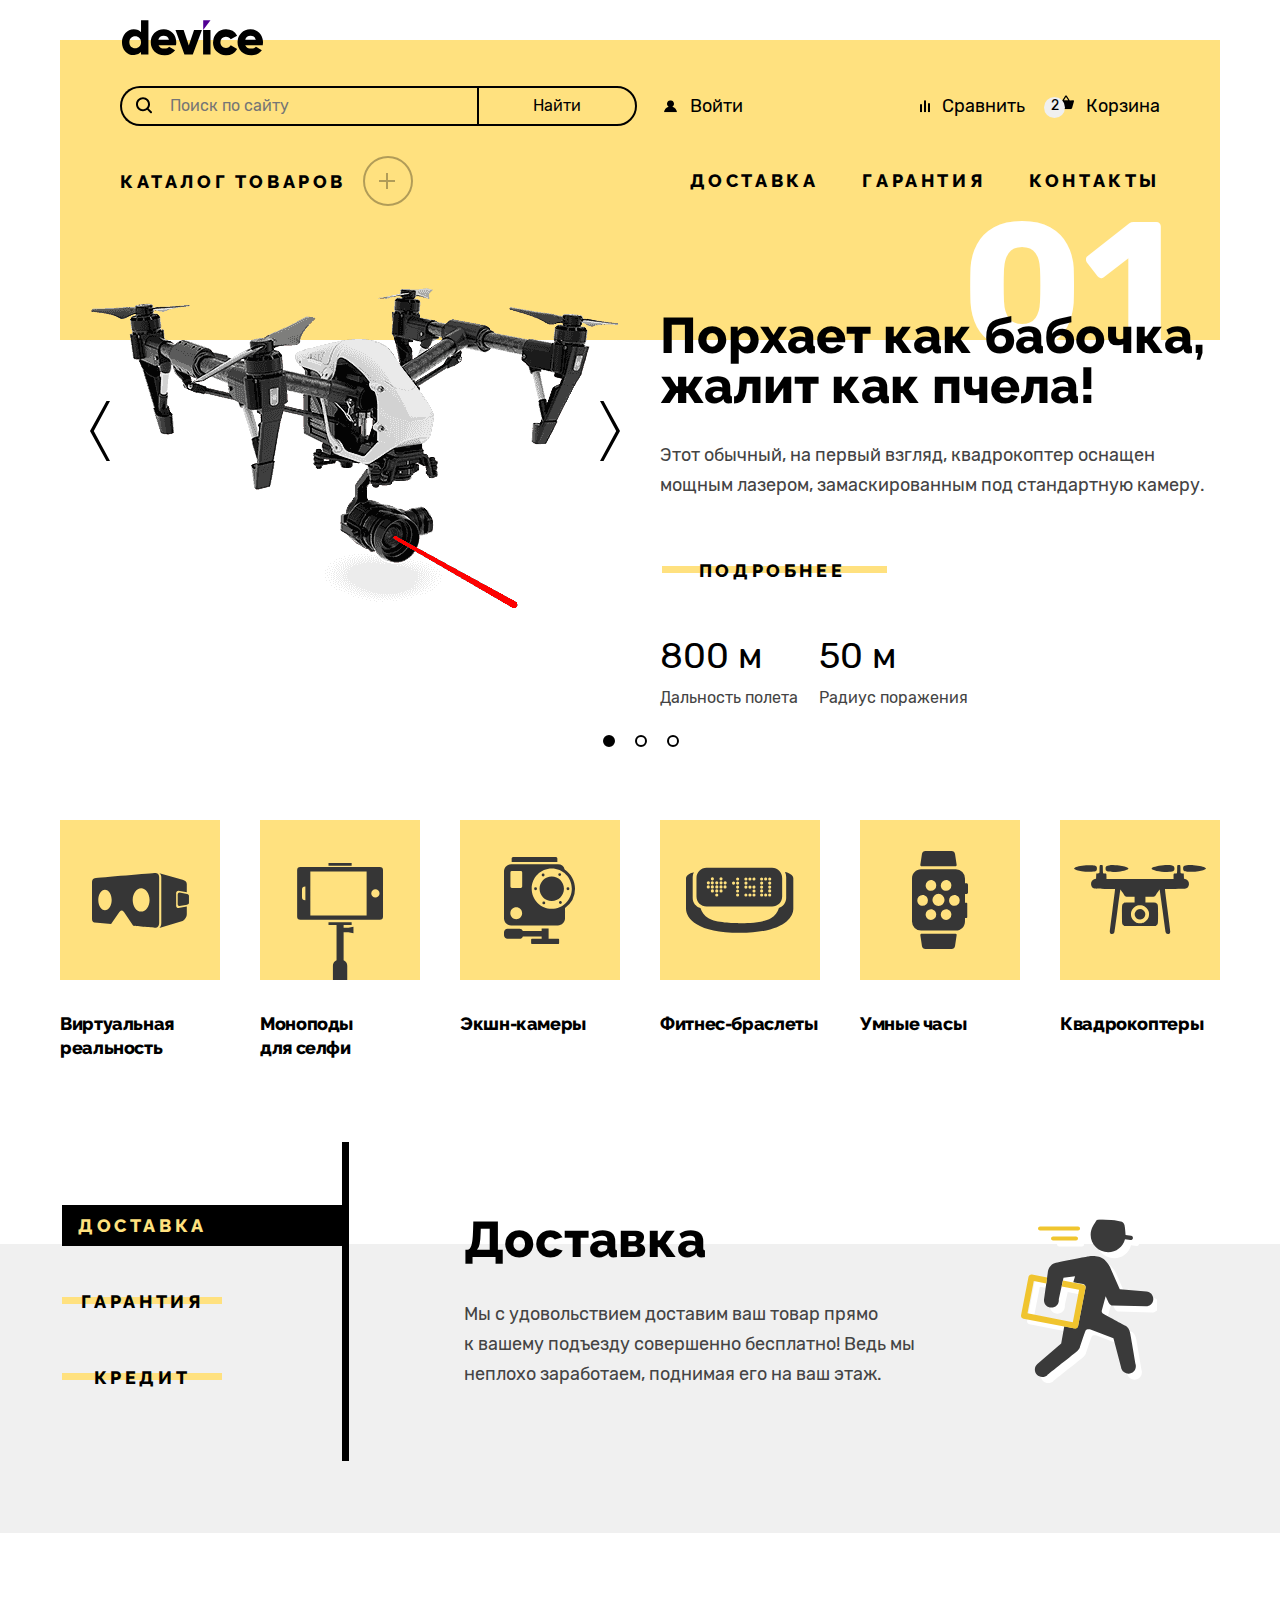
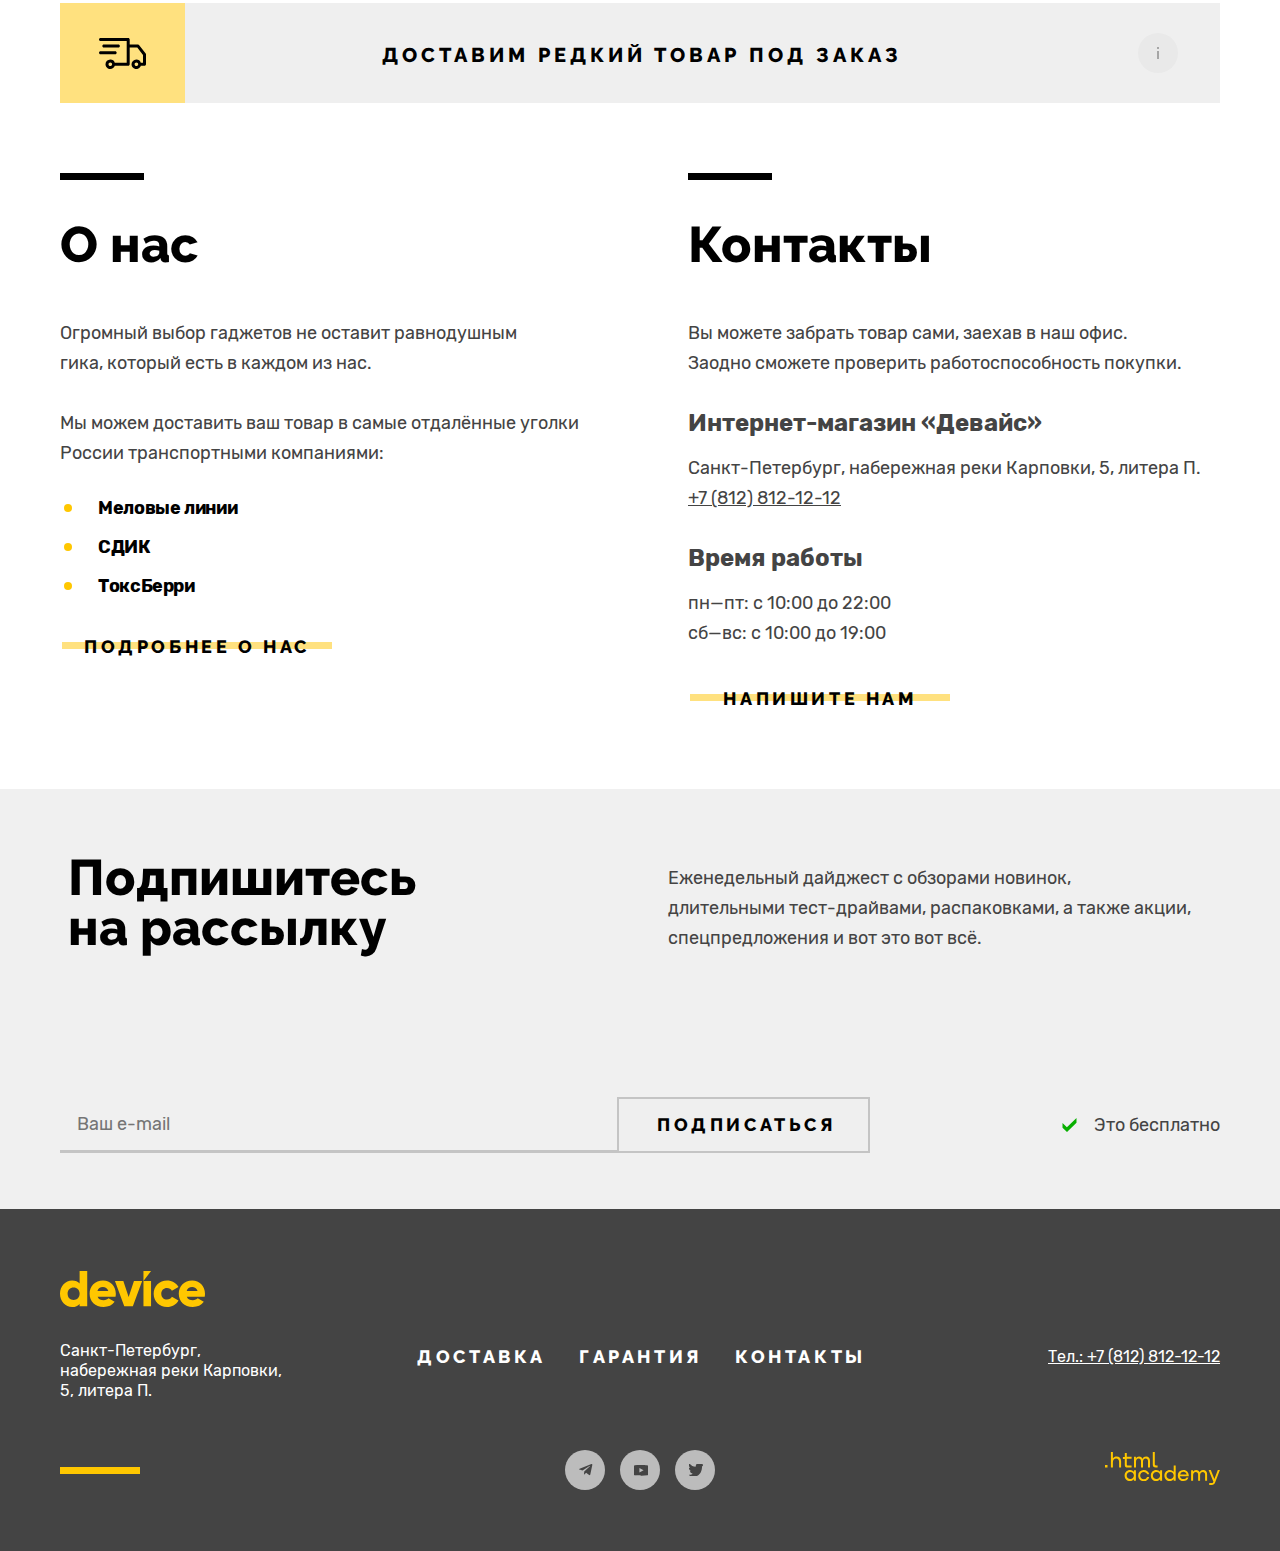
==== commit 1fe86b1c: "Изменения" ====
--- a/index.html
+++ b/index.html
@@ -41,7 +41,7 @@
            <div class="popover-content">
             <ul class="cart-items-list">
              <li class="cart-item">
-              <a class="cart-prodact-popover" href="#">
+              <a class="cart-product-popover" href="#">
                 <img class="slider-image-cart" src="images/catalog/product-1.jpg" width="39" height="43" alt="Любительская селфи-палка.">
                 <p class="cart-item-title">Любительская селфи-палка</p>
               </a>
@@ -50,7 +50,7 @@
               </button>
              </li>
              <li class="cart-item">
-               <a class="cart-prodact-popover" href="#">
+               <a class="cart-product-popover" href="#">
                  <img class="slider-image-cart" src="images/catalog/product-2.jpg" width="39" height="43" alt="Профессиональная селфи-палка.">
                  <p class="cart-item-title">Профессиональная селфи-палка</p>
                </a>
@@ -351,7 +351,7 @@
           </li>
         </ul>
 
-        <a class="footer-contacts-address-phone" href="tel:+78128121212">Тел.:+7 812 812-12-12</a>
+        <a class="footer-contacts-address-phone" href="tel:+78128121212">Тел.: +7 (812) 812-12-12</a>
 
         <div class="line-footer"></div>
 
@@ -404,7 +404,7 @@
               <p class="field-group">
                 <label class="modal-sabtitle" for="order-field">Что нужно привезти:
                 </label>
-                <input class="modal-form-field modal-form-field-prodact" type="text" id="order-field" name="order-field" placeholder="В свободной форме">
+                <input class="modal-form-field modal-form-field-product" type="text" id="order-field" name="order-field" placeholder="В свободной форме">
               </p>
               <p class="field-group">
                 <span class="modal-sabtitle-quantity">
--- a/styles/styles.css
+++ b/styles/styles.css
@@ -344,7 +344,7 @@
 }
 
 .navigation-link {
-  display: flex;
+  min-height: 50px;
   color: inherit;
   text-decoration: inherit;
   font-family: "Raleway", sans-serif;
@@ -352,7 +352,6 @@
   line-height: 21px;
   letter-spacing: 3.6px;
   text-transform: uppercase;
-  align-items: center;
   outline-offset: -2px;
 }
 
@@ -374,6 +373,11 @@
 
 .navigation-link:active .plus {
   opacity: 1;
+}
+
+.navigation-link-catalog {
+  display: flex;
+  align-items: center;
 }
 
 .navigation-link-catalog:active + .header-categories-list {
@@ -502,6 +506,7 @@
 .button-more {
   width: 225px;
   margin-bottom: 50px;
+  padding: 10px 6px 10px 1px;
 }
 
 .slide-number {
@@ -606,6 +611,7 @@
   margin-right: 20px;
   padding: 0;
   border-radius: 50%;
+  border-color: #000000;
   border-style: solid;
   background-color: #ffffff;
   cursor: pointer;
@@ -626,10 +632,12 @@
   position: absolute;
   width: 16px;
   height: 16px;
-  border: 2px solid #af4fff;
+  outline: 2px solid #af4fff;
   left: -3.5px;
   top: -3.5px;
-}
+  border: none;
+}
+
 
 .slider-pagination-button-current {
   background-color: #000000;
@@ -839,7 +847,7 @@
 
 .advantages-more {
   margin: 0 auto;
-  background-image: linear-gradient(to bottom, #ffffff 102px, #f0f0f0 102px);
+  background-image: linear-gradient(to bottom, #ffffff 114px, #f0f0f0 102px);
 }
 
 .advantages-more-container {
@@ -855,7 +863,7 @@
 .order-button {
   position: relative;
   cursor: pointer;
-  padding: 40px 135px 36px;
+  padding: 40px 135px 36px 139px;
   display: block;
   width: 1160px;
   margin: 0 auto;
@@ -1157,6 +1165,7 @@
 .field-email:focus-visible {
   background-color: #bcbcbc;
   outline: 2px solid #af4fff;
+  outline-offset: -2px;
 }
 
 .field-email:active {
@@ -1174,7 +1183,7 @@
 }
 
 .button-newsletter {
-  padding: 15px 35px;
+  padding: 12px 32px 13px 38px;
   border: 2px solid #c4c4c4;
   cursor: pointer;
   font-family: "Raleway", sans-serif;
@@ -1219,17 +1228,17 @@
 
 .footer-container {
   width: 1160px;
-  row-gap: 40px;
-  column-gap: 124px;
+  row-gap: 30px;
+  column-gap: 40px;
   padding: 62px 0 61px;
   margin: 0 auto;
   display: grid;
-  grid-template-columns: 239px auto 174px;
+  grid-template-columns: 239px auto 239px;
 }
 
 .logo-device-link {
   width: 145px;
-  height: 33px;
+  height: 40px;
   grid-column: 1/-1;
 }
 
@@ -1261,8 +1270,10 @@
   margin: 0;
   padding: 0;
   display: flex;
-  gap: 35px;
+  gap: 33px;
   list-style-type: none;
+  padding-top: 5px;
+  padding-left: 3px;
 }
 
 .advantages-link {
@@ -1289,11 +1300,13 @@
 }
 
 .footer-contacts-address-phone {
+  justify-self: flex-end;
   color: #ffffff;
   font-family: "Rubik", sans-serif;
   font-size: 16px;
   line-height: 20px;
   text-decoration: underline;
+  padding-top: 6px;
 }
 
 .footer-contacts-address-phone:hover {
@@ -1314,6 +1327,7 @@
   width: 80px;
   height: 7px;
   align-self: center;
+  margin-top: 19px;
 }
 
 .footer-social {
@@ -1324,6 +1338,7 @@
   display: flex;
   flex-wrap: wrap;
   list-style-type: none;
+  padding-top: 19px;
 }
 
 .footer-social-item {
@@ -1405,6 +1420,7 @@
   justify-self: end;
   margin: 0;
   padding: 0;
+  padding-top: 21px;
 }
 
 .htmlacademy-link {
@@ -1420,7 +1436,7 @@
   height: 33px;
   background-color: #ffc700;
   -webkit-mask: url("../images/html.svg");
-  mask: url("../images/html.svg");
+  mask-image: url("../images/html.svg");
 }
 
 .htmlacademy-link:hover::before {
@@ -1429,8 +1445,8 @@
   width: 115px;
   height: 33px;
   background-color: #ffffff;
-  -webkit-mask: url("../images/html.svg");
-  mask: url("../images/html.svg");
+  -webkit-mask: url("../images/html.svg") no-repeat center;
+  mask: url("../images/html.svg") no-repeat center;
 }
 
 .htmlacademy-link:focus-visible {
@@ -1473,21 +1489,21 @@
 .modal {
   position: relative;
   margin: auto;
-  padding: 72px 80px;
+  padding: 61px 70px;
   background-color: #ffffff;
   border: 10px solid #000000;
   box-shadow: 0 10px 0 0 rgba(0, 0, 0, 0.1);
 }
 
 .modal-case {
-  width: 940px;
+  width: 920px;
 }
 
 .modal-close-button {
   position: absolute;
   padding: 0;
-  top: 85px;
-  right: 80px;
+  top: 73px;
+  right: 72px;
   width: 26px;
   height: 26px;
   background-color: #ffffff;
@@ -1516,7 +1532,7 @@
 }
 
 .modal-form-field {
-  height: 60px;
+  height: 59px;
   background-color: #f0f0f0;
   border: none;
   padding: 20px;
@@ -1571,10 +1587,10 @@
   width: 360px;
   background-image: url("../images/icons/email.svg");
   background-repeat: no-repeat;
-  background-position: right 20px center;
-}
-
-.modal-form-field-prodact {
+  background-position: right 18px center;
+}
+
+.modal-form-field-product {
   width: 540px;
 }
 
@@ -1598,8 +1614,6 @@
 
 .quantity-inner {
   display: flex;
-  grid-template-columns: 60px 60px 60px 60px;
-  grid-template-rows: 60px 60px;
   position: relative;
 }
 
@@ -1896,26 +1910,29 @@
 
 .catalog-filter-label {
   display: flex;
-  color: #000000;
+  color: #bebebe;
   text-align: center;
   font-family: "Rubik", sans-serif;
   font-size: 14px;
   font-style: normal;
   font-weight: 400;
   line-height: 20px;
-  opacity: 0.3;
   position: absolute;
   top: 10px;
 }
 
 .filter-label-from {
-  left: -14px;
+  left: -11px;
   top: 14px;
 }
 
 .filter-label-to {
   left: 93px;
-  top: 14;
+  top: 14px;
+}
+
+.radio-item {
+  margin-top: 20px;
 }
 
 .range-input {
@@ -1926,6 +1943,7 @@
   border: none;
   appearance: textfield;
   width: 70px;
+  color: #bebebe;
 }
 
 .range-input:focus-visible {
@@ -2051,9 +2069,8 @@
   left: 0;
   width: 20px;
   height: 20px;
-  border: 2px solid #000000;
+  border: 2px solid #bcbcbc;
   border-radius: 3px;
-  opacity: 0.3;
 }
 
 .control-label {
@@ -2067,7 +2084,7 @@
   background-image: url("../images/catalog/mark-filtr.svg");
   background-repeat: no-repeat;
   background-position: center;
-  opacity: 1;
+  border-color: #000000;
 }
 
 .control:hover .control-mark {
@@ -2101,7 +2118,7 @@
 .button-show {
   width: 220px;
   background-image: linear-gradient(to bottom, #ebebeb 38%, #ffe17f 38% 57%, #ebebeb 57%);
-  padding: 16px 10px;
+  padding: 14px 10px;
 }
 
 .sorting {
@@ -2126,31 +2143,42 @@
   display: flex;
 }
 
-.button-select {
-  display: block;
-  background-image: url("../images/catalog/sort-select.svg");
-  background-repeat: no-repeat;
-  background-position: center;
-  opacity: 0.2;
+.button-select::before {
+  content: "";
+  display: block;
   width: 30px;
   height: 30px;
-  outline: none;
+  background-color: #bebebe;
+  -webkit-mask: url("../images/catalog/sort-select.svg") no-repeat center;
+  mask: url("../images/catalog/sort-select.svg") no-repeat center;
+}
+
+.button-select:hover::before {
+  content: "";
+  display: block;
+  width: 30px;
+  height: 30px;
+  background-color: #666666;
+  -webkit-mask: url("../images/catalog/sort-select.svg") no-repeat center;
+  mask: url("../images/catalog/sort-select.svg") no-repeat center;
+}
+
+.button-select:focus-visible {
+  outline: 2px solid #af4fff;
 }
 
 .button-select-down {
   transform: rotate(180deg);
 }
 
-.button-select:hover {
-  opacity: 0.5;
-}
-
-.button-select:focus-visible {
-  border: 2px solid #af4fff;
-}
-
-.button-select:active {
-  opacity: 1;
+.button-select:active::before {
+  content: "";
+  display: block;
+  width: 30px;
+  height: 30px;
+  background-color: #000000;
+  -webkit-mask: url("../images/catalog/sort-select.svg");
+  mask: url("../images/catalog/sort-select.svg");
 }
 
 .product-container {
@@ -2180,7 +2208,7 @@
   font-family: "Rubik", sans-serif;
   font-weight: 700;
   line-height: 20px;
-  letter-spacing: -2.5px;
+  letter-spacing: -2.4px;
 }
 
 .product-card-link:hover img {
@@ -2275,7 +2303,7 @@
   font-family: "Rubik", sans-serif;
   line-height: 21px;
   font-weight: 400;
-  letter-spacing: 0;
+  letter-spacing: 0.3px;
 }
 
 .pagination-catalog {
@@ -2288,8 +2316,8 @@
   display: block;
   width: 760px;
   margin: 0 auto;
-  margin-bottom: 39px;
-  padding: 15px 39px;
+  margin-bottom: 44px;
+  padding: 15px 39px 15px 43px;
   font-family: "Raleway", sans-serif;
   background-color: #ffffff;
   text-align: center;
@@ -2313,31 +2341,26 @@
 }
 
 .pagination-numbers {
-  gap: 17px;
   margin: 0;
   padding: 0;
   display: flex;
   flex-wrap: wrap;
-  justify-content: space-evenly;
   background-color: #ebebeb;
   list-style-type: none;
 }
 
-.pagination-item-numbers {
-  opacity: 0.3;
-}
-
 .pagination-item-numbers:first-child {
   opacity: 1;
 }
 
 .pagination {
-  padding: 30px 0;
+  padding: 16px 0;
   display: flex;
   justify-content: space-between;
   margin: 0;
   background-color: #ebebeb;
   list-style-type: none;
+  align-items: center;
 }
 
 .pagination-disabled {
@@ -2350,26 +2373,29 @@
   opacity: 0.3;
 }
 
-.pagination-current {
-  color: #444444;
-  font-family: "Rubik", sans-serif;
-  font-size: 16px;
-  line-height: 20px;
-}
-
 .pagination-link {
-  padding: 17px;
-  color: #444444;
+  display: block;
+  min-width: 40px;
+  min-height: 40px;
+  padding: 10px;
   background-color: #ebebeb;
   text-align: center;
   font-family: "Rubik", sans-serif;
   font-size: 16px;
   line-height: 20px;
   text-decoration: none;
+  color: #dcdcdc;
+}
+
+.pagination-current {
+  color: #bcbcbc;
+  font-family: "Rubik", sans-serif;
+  font-size: 16px;
+  line-height: 20px;
 }
 
 .pagination-link:hover {
-  opacity: 0.3;
+  color: #bcbcbc;
 }
 
 .pagination-link:active {
@@ -2378,10 +2404,11 @@
 
 .pagination-link:focus-visible {
   outline: 2px solid #af4fff;
+  outline-offset: -2px;
 }
 
 .pagination-direction {
-  padding: 25px;
+  padding: 25px 22px 25px 25px;
   color: #000000;
   font-family: "Raleway", sans-serif;
   font-weight: 800;
@@ -2471,20 +2498,20 @@
   margin: 0 20px 0 20px;
 }
 
-.cart-prodact-popover {
+.cart-product-popover {
   text-decoration: none;
   display: flex;
 }
 
-.cart-prodact-popover:hover {
+.cart-product-popover:hover {
   opacity: 0.6;
 }
 
-.cart-prodact-popover:focus-visible {
-  outline: 2px solid #af4fff;
-}
-
-.cart-prodact-popover:active {
+.cart-product-popover:focus-visible {
+  outline: 2px solid #af4fff;
+}
+
+.cart-product-popover:active {
   opacity: 0.3;
 }
 
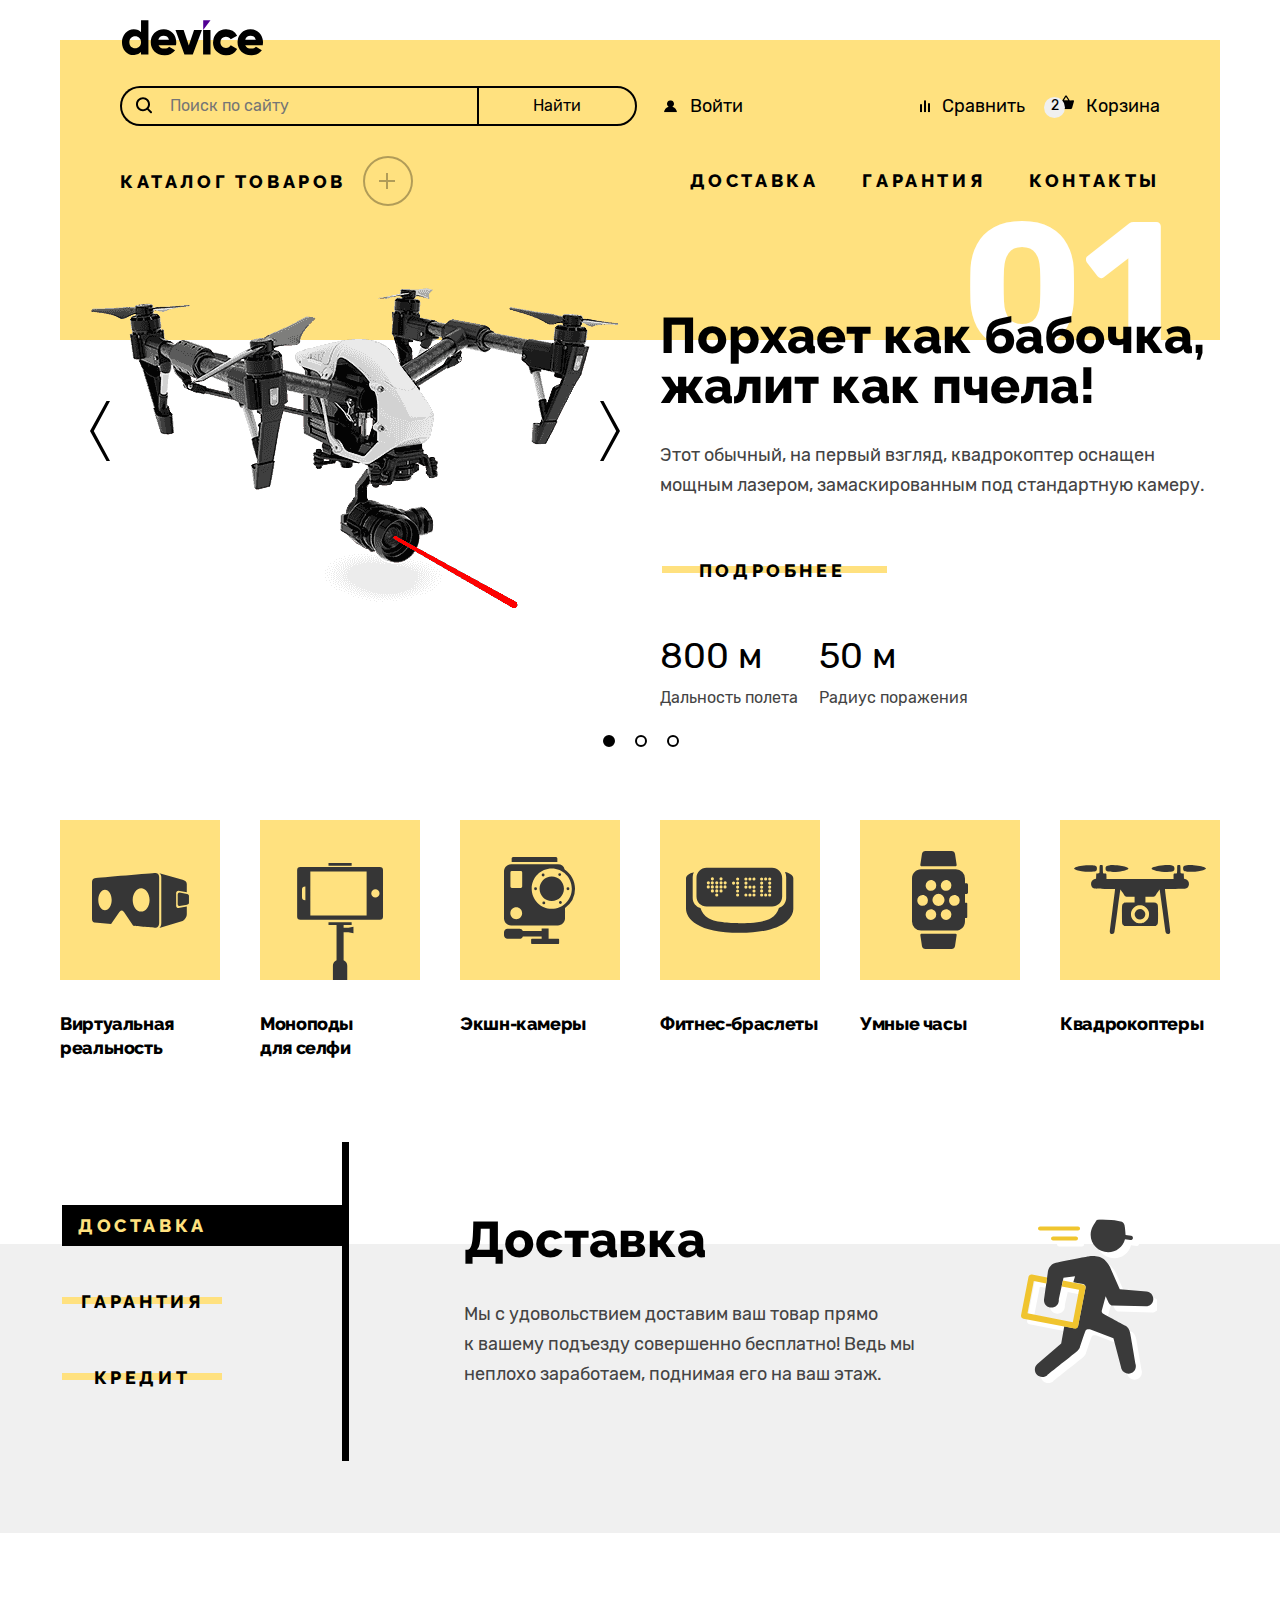
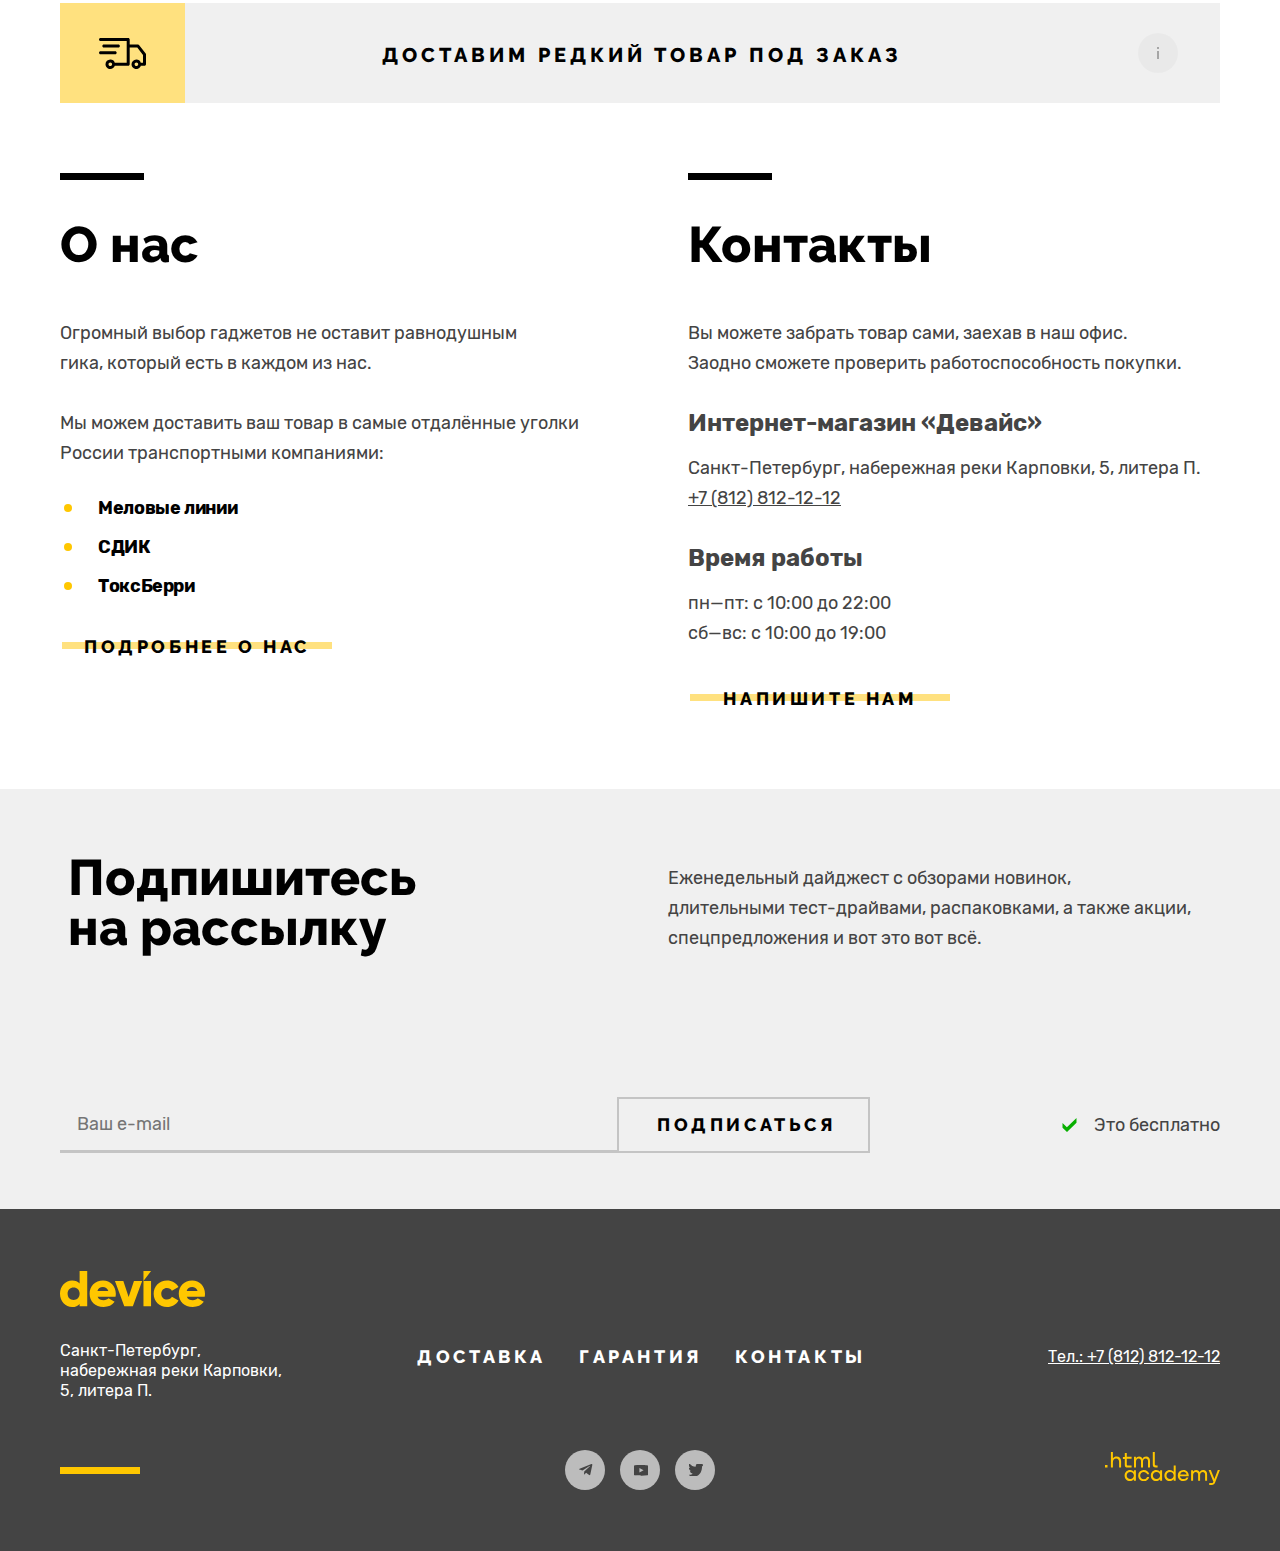
==== commit 85cae5a1: "Merge pull request #14 from AnastasyZ/master" ====
--- a/index.html
+++ b/index.html
@@ -17,7 +17,7 @@
       <div class="header-search-custom">
        <form class="site-search" action="https://echo.htmlacademy.ru/" method="get">
         <label for="search" class="visually-hidden">Поле поиска по сайту.</label>
-        <input class="field" placeholder="Поиск по сайту" name="search" type="search" id="search">
+        <input class="field" placeholder="Поиск по сайту" name="search" type="search" id="search" required>
         <span class="outline"></span>
         <button class="search" type="submit">
          <span class="search-button">Найти</span>
@@ -392,11 +392,11 @@
             <div class="user-modal">
               <p class="field-group">
                 <label class="modal-sabtitle" for="entering-name">Ваше имя:</label>
-                <input class="modal-form-field modal-form-field-name" type="text" id="entering-name" name="entering-name" placeholder="Введите имя">
+                <input class="modal-form-field modal-form-field-name" type="text" id="entering-name" name="entering-name" placeholder="Введите имя" required>
               </p>
               <p class="field-group"><!--Чтобы ивидеть класс ошибки, добавьте input class="error-modal-email"-->
                 <label class="modal-sabtitle" for="entering-mail">Ваш e-mail:</label>
-                <input class="modal-form-field modal-form-field-email error-modal-email" type="email" id="entering-mail" name="entering-mail" placeholder="Ваш e-mail" value="почта">
+                <input class="modal-form-field modal-form-field-email error-modal-email" type="email" id="entering-mail" name="entering-mail" placeholder="Ваш e-mail" value="почта" required>
                 <span class="input-error-signature">Забавный у вас адрес</span>
               </p>
             </div>
@@ -404,7 +404,7 @@
               <p class="field-group">
                 <label class="modal-sabtitle" for="order-field">Что нужно привезти:
                 </label>
-                <input class="modal-form-field modal-form-field-product" type="text" id="order-field" name="order-field" placeholder="В свободной форме">
+                <input class="modal-form-field modal-form-field-product" type="text" id="order-field" name="order-field" placeholder="В свободной форме" required>
               </p>
               <p class="field-group">
                 <span class="modal-sabtitle-quantity">
@@ -424,7 +424,7 @@
                     <span class="visually-hidden">Кнопка уменьшения количества товаров.
                     </span>
                   </button>
-                  <input class="modal-form-field modal-form-field-quantity" type="number" id="change-quantity-goods" name="change-quantity-goods" value="1">
+                  <input class="modal-form-field modal-form-field-quantity" type="number" id="change-quantity-goods" name="change-quantity-goods" value="1" required>
                   <button class="button-plus" type="button">
                     <span class="visually-hidden">Кнопка увеличения количества товаров.
                     </span>
--- a/styles/styles.css
+++ b/styles/styles.css
@@ -877,6 +877,7 @@
   line-height: 24px;
   letter-spacing: 4px;
   text-transform: uppercase;
+  background-color: #f0f0f0;
 }
 
 .order-button::before {
@@ -908,6 +909,10 @@
   position: absolute;
   right: 42px;
   top: 30px;
+}
+
+.order-button:hover {
+  background-color: #f0f0f0;
 }
 
 .order-button:hover::after {
@@ -1193,6 +1198,7 @@
   line-height: 21px;
   letter-spacing: 3.6px;
   text-transform: uppercase;
+  background-color: transparent;
 }
 
 .button-newsletter:hover {
@@ -1596,6 +1602,7 @@
 
 .modal-form-field-quantity {
   width: 60px;
+  height: 60px;
   text-align: center;
   padding-right: 10px;
   padding-left: 10px;
@@ -1628,10 +1635,12 @@
   background-image: url("../images/modal-minus.svg");
   background-repeat: no-repeat;
   background-position: center;
+  background-color: #f0f0f0;
 }
 
 .button-minus:hover {
   opacity: 0.6;
+
 }
 
 .button-minus:focus-visible {
@@ -1649,6 +1658,7 @@
   background-image: url("../images/modal-plus.svg");
   background-repeat: no-repeat;
   background-position: center;
+  background-color: #f0f0f0;
 }
 
 .button-plus:hover {
@@ -2287,12 +2297,22 @@
   line-height: 21px;
   letter-spacing: 2.8px;
   text-transform: uppercase;
-  display: none;
+}
+
+.new:hover::after {
+  opacity: 0.6;
 }
 
 .product-card-title {
   margin: 0;
   padding: 0;
+  color: #000000;
+  font-family: "Rubik", sans-serif;
+  font-size: 18px;
+  font-style: normal;
+  font-weight: 700;
+  line-height: 20px;
+  letter-spacing: -0.36px;
 }
 
 .product-card-price {
